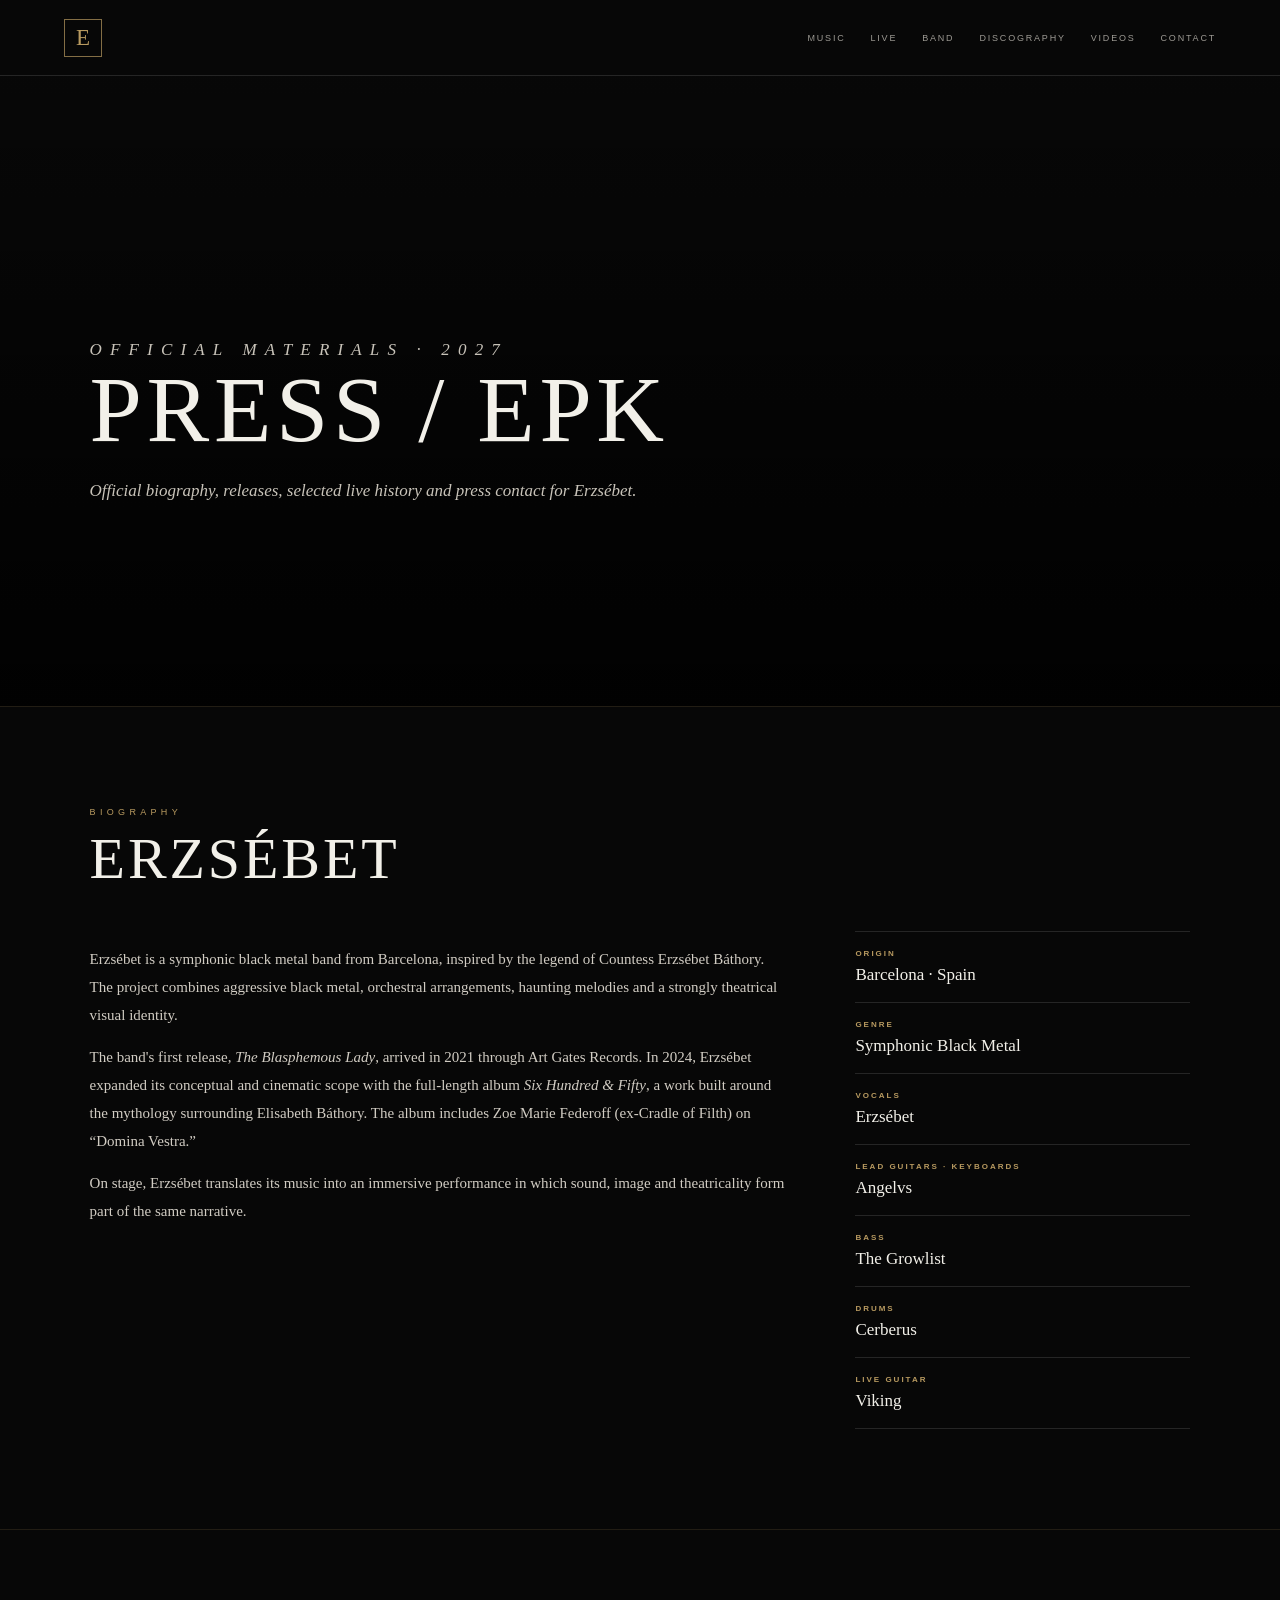
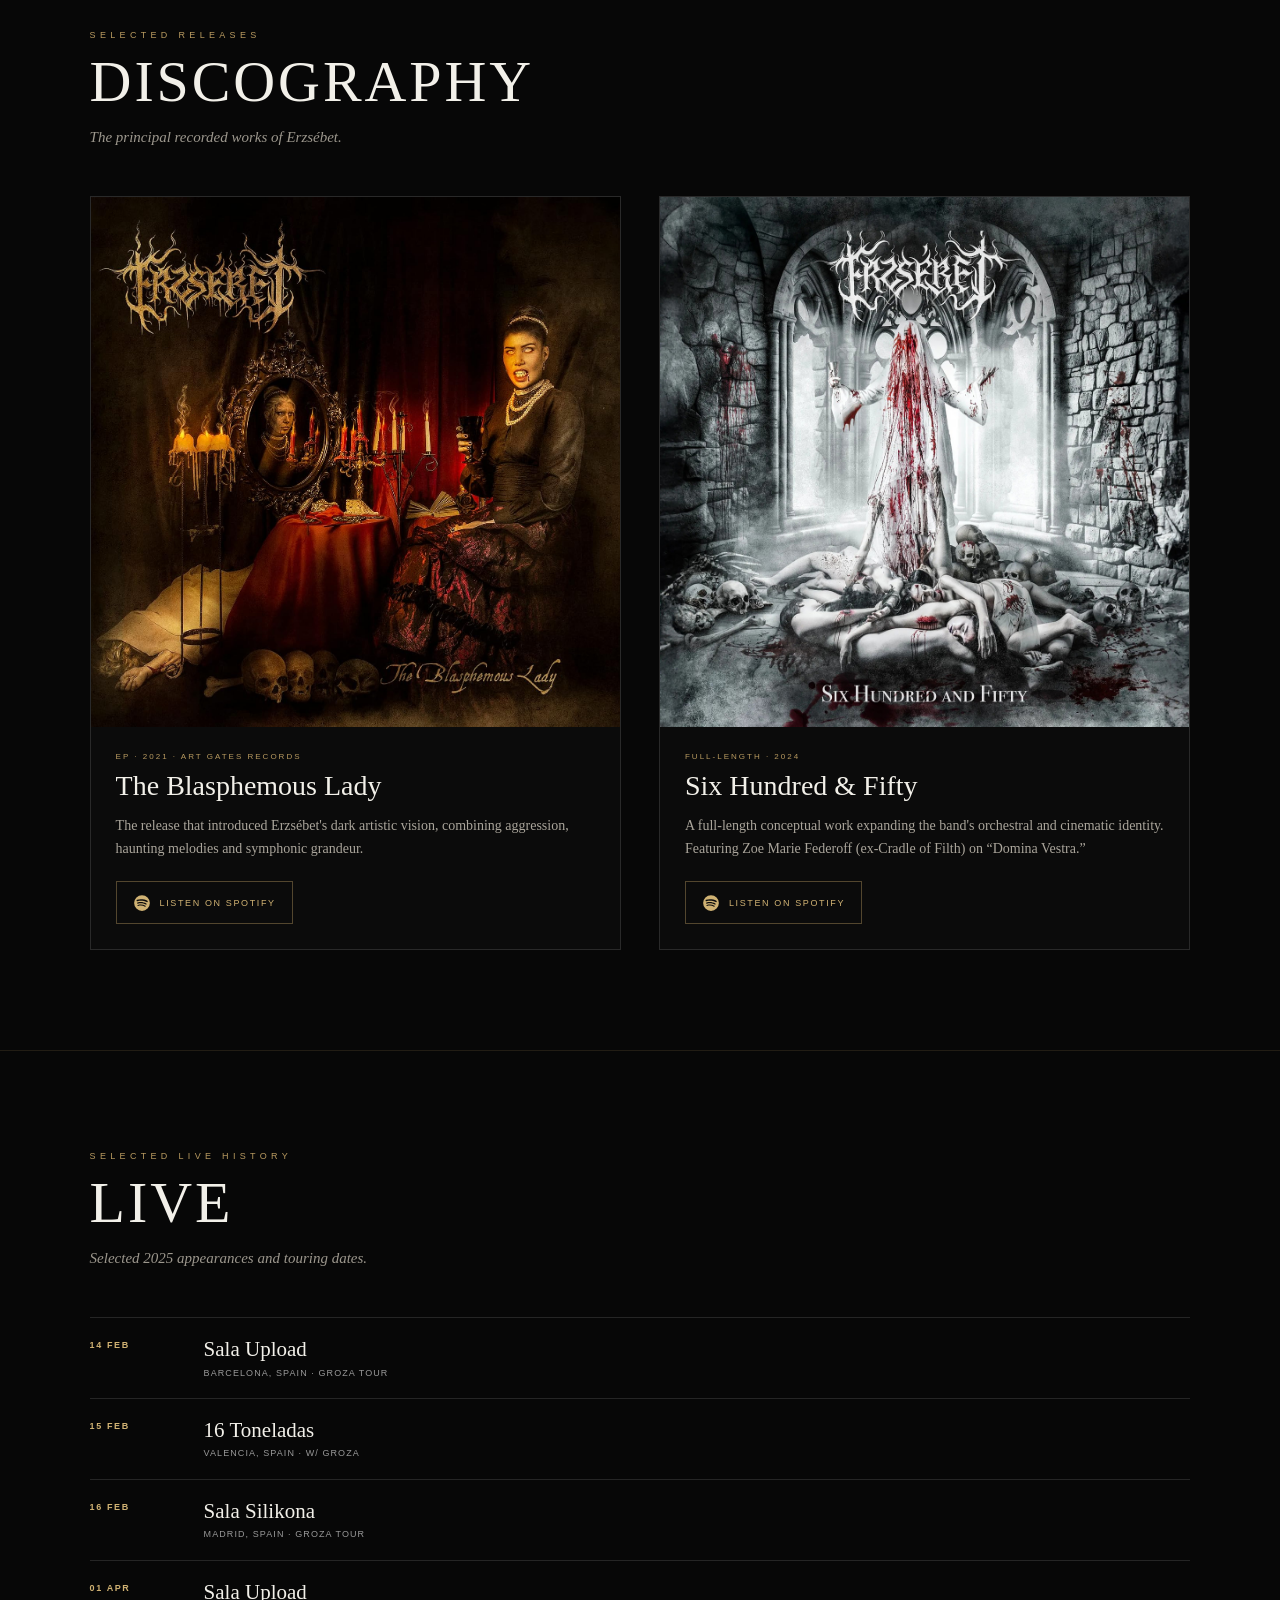
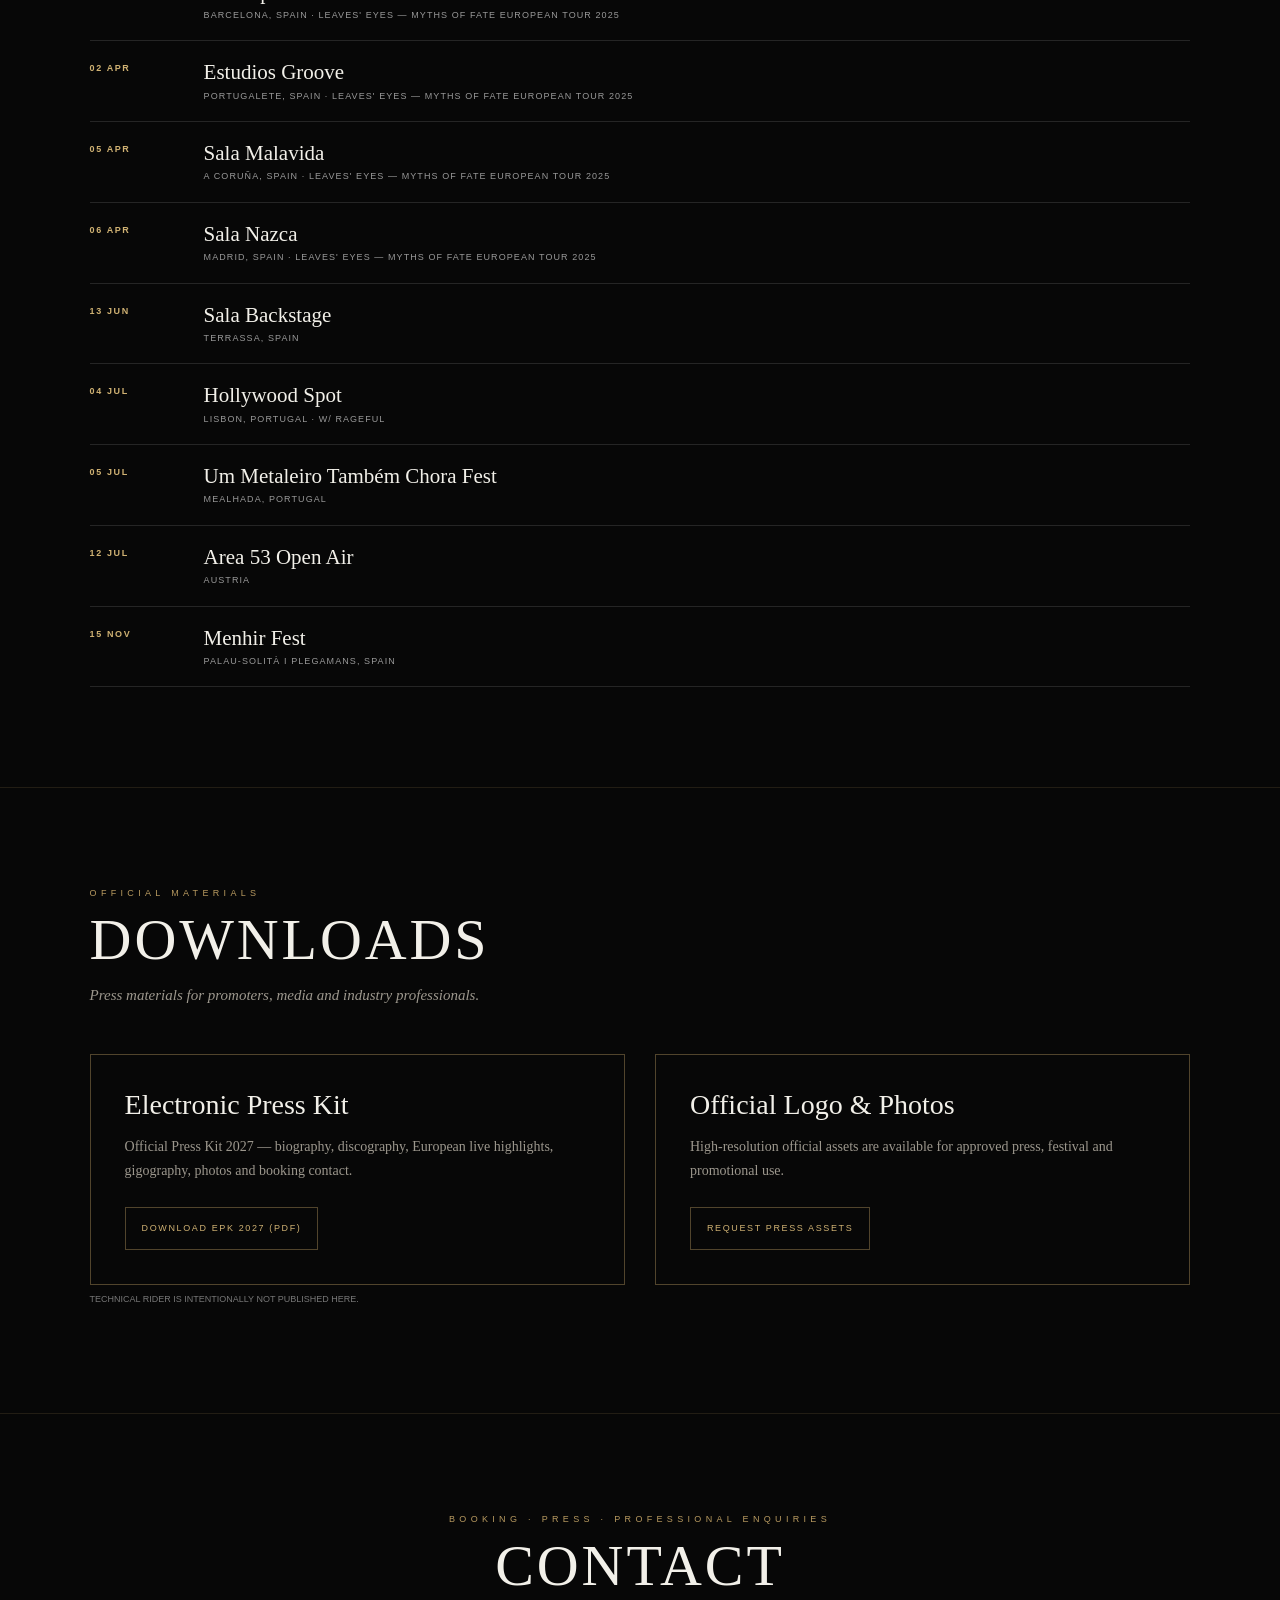
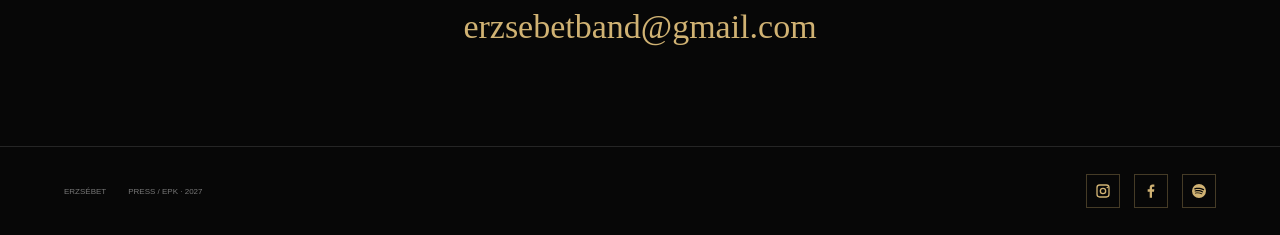
==== press.html @ dfbb7fbd "Fix EPK 2027 download to match uploaded PDF filename" ====
<!doctype html><html lang="en"><head><meta charset="utf-8"><meta name="viewport" content="width=device-width,initial-scale=1"><meta name="theme-color" content="#070707"><meta name="description" content="Erzsébet press and electronic press kit — symphonic black metal from Barcelona"><title>Press / EPK — Erzsébet</title><meta name="robots" content="index,follow"><link rel="canonical" href="https://erzsebet-website.vercel.app/press.html"><meta property="og:type" content="website"><meta property="og:site_name" content="Erzsébet"><meta property="og:title" content="Press / EPK — Erzsébet"><meta property="og:description" content="Official Erzsébet electronic press kit: biography, releases, live history and professional contact."><meta property="og:url" content="https://erzsebet-website.vercel.app/press.html"><meta property="og:image" content="https://erzsebet-website.vercel.app/assets/band.jpg"><meta property="og:image:alt" content="Erzsébet official band photo"><meta name="twitter:card" content="summary_large_image"><meta name="twitter:title" content="Press / EPK — Erzsébet"><meta name="twitter:description" content="Official Erzsébet electronic press kit: biography, releases, live history and professional contact."><meta name="twitter:image" content="https://erzsebet-website.vercel.app/assets/band.jpg"><link rel="icon" href="./assets/seal-button.svg" type="image/svg+xml"><style>:root{--gold:#b89a60;--gold-soft:#d0b273;--ink:#f2f0e9;--muted:#9c978d;--line:rgba(255,255,255,.12);--black:#070707}*{box-sizing:border-box}html{scroll-behavior:smooth}body{margin:0;background:var(--black);color:var(--ink);font-family:Arial,Helvetica,sans-serif}a{color:inherit;text-decoration:none}img{max-width:100%;display:block}.shell{width:min(1120px,86vw);margin:auto}header{height:76px;padding:0 5vw;display:flex;align-items:center;justify-content:space-between;border-bottom:1px solid var(--line);background:#070707;position:sticky;top:0;z-index:10}.monogram{width:38px;height:38px;display:grid;place-items:center;border:1px solid rgba(184,154,96,.7);font:23px Georgia,serif;color:var(--gold)}nav{display:flex;gap:25px;font-size:9px;letter-spacing:.2em;text-transform:uppercase;color:#d7d3ca}nav a{opacity:.72}.hero{min-height:70vh;display:grid;align-items:end;position:relative;background:#090909 url('./assets/band.jpg') center 38%/cover no-repeat}.hero:before{content:"";position:absolute;inset:0;background:linear-gradient(180deg,rgba(0,0,0,.2),rgba(0,0,0,.88))}.hero-copy{position:relative;padding:110px 0 72px}.eyebrow{margin:0 0 14px;color:var(--gold);font-size:9px;letter-spacing:.48em;text-transform:uppercase}.hero h1,.title{margin:0;font:400 clamp(48px,8vw,94px)/.95 Georgia,serif;letter-spacing:.05em;text-transform:uppercase}.hero p{max-width:650px;margin:22px 0 0;color:#c8c3b9;font:italic 17px/1.7 Georgia,serif}.section{padding:100px 0;border-top:1px solid rgba(184,154,96,.15)}.title{font-size:clamp(34px,5vw,58px)}.intro{max-width:760px;color:var(--muted);font:italic 15px/1.8 Georgia,serif;margin:15px 0 45px}.bio-grid{display:grid;grid-template-columns:1.35fr .65fr;gap:70px}.prose{font:15px/1.85 Georgia,serif;color:#d1ccc3}.facts{border-top:1px solid var(--line)}.fact{padding:17px 0;border-bottom:1px solid var(--line)}.fact b{display:block;color:var(--gold);font-size:8px;letter-spacing:.25em;text-transform:uppercase;margin-bottom:7px}.fact span{font:17px Georgia,serif}.releases{display:grid;grid-template-columns:1fr 1fr;gap:38px;align-items:stretch}.release{border:1px solid var(--line);background:#0b0b0b;display:flex;flex-direction:column}.release img{width:100%;aspect-ratio:1;object-fit:cover}.release-copy{padding:25px;display:flex;flex-direction:column;flex:1}.release-copy small{color:var(--gold);font-size:8px;letter-spacing:.25em;text-transform:uppercase}.release-copy h3{font:400 28px Georgia,serif;margin:9px 0 12px}.release-copy p{color:#aaa59b;font:14px/1.7 Georgia,serif;margin:0;flex:1}.spotify,.button{display:inline-flex;align-items:center;justify-content:center;min-height:43px;padding:0 16px;border:1px solid rgba(184,154,96,.42);font-size:9px;letter-spacing:.18em;text-transform:uppercase;color:var(--gold-soft);transition:border-color .2s,color .2s,background .2s}.spotify{gap:9px;margin-top:20px;align-self:flex-start}.button{margin-top:10px}.spotify:hover,.button:hover{border-color:var(--gold-soft);color:#fff;background:rgba(184,154,96,.06)}.spotify-icon{width:18px;height:18px;display:block;flex:0 0 18px;color:var(--gold-soft)}.spotify-icon svg{display:block;width:100%;height:100%;fill:currentColor}.live-list{border-top:1px solid var(--line)}.live-row{display:grid;grid-template-columns:90px 1fr;gap:24px;padding:18px 0;border-bottom:1px solid var(--line);align-items:start}.live-date{color:var(--gold-soft);font-size:9px;font-weight:bold;letter-spacing:.18em;text-transform:uppercase;padding-top:4px}.live-place{font:21px/1.25 Georgia,serif}.live-detail{display:block;margin-top:4px;color:#999;font:9px/1.5 Arial,sans-serif;letter-spacing:.12em;text-transform:uppercase}.downloads{display:grid;grid-template-columns:1fr 1fr;gap:30px}.download{padding:34px;border:1px solid rgba(184,154,96,.42)}.download h3{font:400 28px Georgia,serif;margin:0}.download p{color:var(--muted);font:14px/1.7 Georgia,serif}.contact{text-align:center}.email{display:inline-block;color:var(--gold-soft);font:clamp(23px,3vw,34px) Georgia,serif;margin-top:15px}.note{color:#777;font-size:9px;text-transform:uppercase}footer{padding:27px 5vw;border-top:1px solid var(--line);color:#777;font-size:8px;text-transform:uppercase;display:flex;justify-content:space-between}@media(max-width:800px){header{height:auto;min-height:92px;padding:14px 18px;display:grid;grid-template-columns:38px 1fr;gap:12px;align-items:start}nav{font-size:7px;gap:11px;overflow-x:auto;white-space:nowrap;padding:10px 0}.shell{width:calc(100% - 36px)}.section{padding:72px 0}.bio-grid,.releases,.downloads{grid-template-columns:1fr}.hero h1{font-size:48px}.spotify,.button{width:100%;min-height:46px;text-align:center;align-self:stretch}.release-copy .spotify{width:100%}.live-row{grid-template-columns:68px 1fr;gap:14px}.live-place{font-size:17px}.download .button{display:flex;width:100%}.email{font-size:22px;overflow-wrap:anywhere}footer{flex-direction:column;gap:8px;text-align:center}}@media(max-width:420px){.spotify,.button{min-height:48px}}.social-links{display:flex;align-items:center;justify-content:center;gap:14px}.social-link{width:34px;height:34px;display:grid;place-items:center;border:1px solid rgba(184,154,96,.35);color:var(--gold-soft);transition:border-color .2s,color .2s,transform .2s}.social-link:hover{border-color:var(--gold-soft);color:#fff;transform:translateY(-1px)}.social-link svg{width:16px;height:16px;fill:currentColor}.footer-copy{display:flex;gap:22px;align-items:center}a:focus-visible{outline:2px solid var(--gold-soft);outline-offset:4px}.button:focus-visible,.ticket:focus-visible,.spotify:focus-visible,.social-link:focus-visible{outline-offset:3px}@media(prefers-reduced-motion:reduce){html{scroll-behavior:auto}*,*:before,*:after{transition:none!important}}</style></head><body><header><a class="monogram" href="./index.html" aria-label="Erzsébet home">E</a><nav aria-label="Primary navigation"><a href="./index.html#music">Music</a><a href="./index.html#live">Live</a><a href="./index.html#band">Band</a><a href="./index.html#discography">Discography</a><a href="./index.html#videos">Videos</a><a href="./index.html#contact">Contact</a></nav></header><section class="hero"><div class="shell hero-copy"><p class="eyebrow">Official materials · 2027</p><h1>Press / EPK</h1><p>Official biography, releases, selected live history and press contact for Erzsébet.</p></div></section><section class="section"><div class="shell"><p class="eyebrow">Biography</p><h2 class="title">Erzsébet</h2><div class="bio-grid" style="margin-top:45px"><div class="prose"><p>Erzsébet is a symphonic black metal band from Barcelona, inspired by the legend of Countess Erzsébet Báthory. The project combines aggressive black metal, orchestral arrangements, haunting melodies and a strongly theatrical visual identity.</p><p>The band's first release, <em>The Blasphemous Lady</em>, arrived in 2021 through Art Gates Records. In 2024, Erzsébet expanded its conceptual and cinematic scope with the full-length album <em>Six Hundred &amp; Fifty</em>, a work built around the mythology surrounding Elisabeth Báthory. The album includes Zoe Marie Federoff (ex-Cradle of Filth) on “Domina Vestra.”</p><p>On stage, Erzsébet translates its music into an immersive performance in which sound, image and theatricality form part of the same narrative.</p></div><aside class="facts"><div class="fact"><b>Origin</b><span>Barcelona · Spain</span></div><div class="fact"><b>Genre</b><span>Symphonic Black Metal</span></div><div class="fact"><b>Vocals</b><span>Erzsébet</span></div><div class="fact"><b>Lead Guitars · Keyboards</b><span>Angelvs</span></div><div class="fact"><b>Bass</b><span>The Growlist</span></div><div class="fact"><b>Drums</b><span>Cerberus</span></div><div class="fact"><b>Live Guitar</b><span>Viking</span></div></aside></div></div></section><section class="section"><div class="shell"><p class="eyebrow">Selected releases</p><h2 class="title">Discography</h2><p class="intro">The principal recorded works of Erzsébet.</p><div class="releases"><article class="release"><img src="./assets/blasphemous-lady.jpg" alt="The Blasphemous Lady" loading="lazy" decoding="async"><div class="release-copy"><small>EP · 2021 · Art Gates Records</small><h3>The Blasphemous Lady</h3><p>The release that introduced Erzsébet's dark artistic vision, combining aggression, haunting melodies and symphonic grandeur.</p><a class="spotify" href="https://open.spotify.com/album/3MTNfxYTtLBVvsbmQHkxRO" target="_blank" rel="noopener noreferrer"><span class="spotify-icon" aria-hidden="true"><svg viewBox="0 0 24 24"><path d="M12 1.5A10.5 10.5 0 1 0 12 22.5 10.5 10.5 0 0 0 12 1.5Zm4.814 15.145a.654.654 0 0 1-.899.217c-2.462-1.505-5.563-1.845-9.214-1.01a.655.655 0 1 1-.292-1.277c3.997-.914 7.426-.523 10.188 1.165.308.188.405.59.217.905Zm1.284-2.856a.82.82 0 0 1-1.127.27c-2.82-1.733-7.118-2.235-10.452-1.223a.82.82 0 1 1-.476-1.57c3.815-1.157 8.553-.598 11.785 1.389a.82.82 0 0 1 .27 1.134Zm.11-2.974C14.827 8.806 9.25 8.62 6.022 9.6a.983.983 0 1 1-.57-1.882c3.706-1.124 9.874-.905 13.758 1.4a.983.983 0 0 1-1.002 1.697Z"/></svg></span>Listen on Spotify</a></div></article><article class="release"><img src="./assets/six-hundred-fifty.jpg" alt="Six Hundred & Fifty" loading="lazy" decoding="async"><div class="release-copy"><small>Full-length · 2024</small><h3>Six Hundred &amp; Fifty</h3><p>A full-length conceptual work expanding the band's orchestral and cinematic identity. Featuring Zoe Marie Federoff (ex-Cradle of Filth) on “Domina Vestra.”</p><a class="spotify" href="https://open.spotify.com/intl-es/album/4jH297Oj7DX67HtGsuLCQL" target="_blank" rel="noopener noreferrer"><span class="spotify-icon" aria-hidden="true"><svg viewBox="0 0 24 24"><path d="M12 1.5A10.5 10.5 0 1 0 12 22.5 10.5 10.5 0 0 0 12 1.5Zm4.814 15.145a.654.654 0 0 1-.899.217c-2.462-1.505-5.563-1.845-9.214-1.01a.655.655 0 1 1-.292-1.277c3.997-.914 7.426-.523 10.188 1.165.308.188.405.59.217.905Zm1.284-2.856a.82.82 0 0 1-1.127.27c-2.82-1.733-7.118-2.235-10.452-1.223a.82.82 0 1 1-.476-1.57c3.815-1.157 8.553-.598 11.785 1.389a.82.82 0 0 1 .27 1.134Zm.11-2.974C14.827 8.806 9.25 8.62 6.022 9.6a.983.983 0 1 1-.57-1.882c3.706-1.124 9.874-.905 13.758 1.4a.983.983 0 0 1-1.002 1.697Z"/></svg></span>Listen on Spotify</a></div></article></div></div></section><section class="section"><div class="shell"><p class="eyebrow">Selected live history</p><h2 class="title">Live</h2><p class="intro">Selected 2025 appearances and touring dates.</p><div class="live-list"><div class="live-row"><span class="live-date">14 Feb</span><div class="live-place">Sala Upload<span class="live-detail">Barcelona, Spain · Groza Tour</span></div></div><div class="live-row"><span class="live-date">15 Feb</span><div class="live-place">16 Toneladas<span class="live-detail">Valencia, Spain · w/ Groza</span></div></div><div class="live-row"><span class="live-date">16 Feb</span><div class="live-place">Sala Silikona<span class="live-detail">Madrid, Spain · Groza Tour</span></div></div><div class="live-row"><span class="live-date">01 Apr</span><div class="live-place">Sala Upload<span class="live-detail">Barcelona, Spain · Leaves' Eyes — Myths of Fate European Tour 2025</span></div></div><div class="live-row"><span class="live-date">02 Apr</span><div class="live-place">Estudios Groove<span class="live-detail">Portugalete, Spain · Leaves' Eyes — Myths of Fate European Tour 2025</span></div></div><div class="live-row"><span class="live-date">05 Apr</span><div class="live-place">Sala Malavida<span class="live-detail">A Coruña, Spain · Leaves' Eyes — Myths of Fate European Tour 2025</span></div></div><div class="live-row"><span class="live-date">06 Apr</span><div class="live-place">Sala Nazca<span class="live-detail">Madrid, Spain · Leaves' Eyes — Myths of Fate European Tour 2025</span></div></div><div class="live-row"><span class="live-date">13 Jun</span><div class="live-place">Sala Backstage<span class="live-detail">Terrassa, Spain</span></div></div><div class="live-row"><span class="live-date">04 Jul</span><div class="live-place">Hollywood Spot<span class="live-detail">Lisbon, Portugal · w/ Rageful</span></div></div><div class="live-row"><span class="live-date">05 Jul</span><div class="live-place">Um Metaleiro Também Chora Fest<span class="live-detail">Mealhada, Portugal</span></div></div><div class="live-row"><span class="live-date">12 Jul</span><div class="live-place">Area 53 Open Air<span class="live-detail">Austria</span></div></div><div class="live-row"><span class="live-date">15 Nov</span><div class="live-place">Menhir Fest<span class="live-detail">Palau-solità i Plegamans, Spain</span></div></div></div></div></section><section class="section"><div class="shell"><p class="eyebrow">Official materials</p><h2 class="title">Downloads</h2><p class="intro">Press materials for promoters, media and industry professionals.</p><div class="downloads"><div class="download"><h3>Electronic Press Kit</h3><p>Official Press Kit 2027 — biography, discography, European live highlights, gigography, photos and booking contact.</p><a class="button" id="epk-2027-download" href="./assets/EPK%202027.pdf" download="Erzsebet-EPK-2027.pdf" style="display:none">Download EPK 2027 (PDF)</a><a class="button" id="epk-2027-request" href="mailto:erzsebetband@gmail.com?subject=Erzsebet%20EPK%202027%20Request">Request EPK 2027</a></div><div class="download"><h3>Official Logo &amp; Photos</h3><p>High-resolution official assets are available for approved press, festival and promotional use.</p><a class="button" href="mailto:erzsebetband@gmail.com?subject=Erzsebet%20Press%20Assets%20Request">Request Press Assets</a></div></div><p class="note">Technical rider is intentionally not published here.</p></div></section><section class="section contact"><div class="shell"><p class="eyebrow">Booking · Press · Professional enquiries</p><h2 class="title">Contact</h2><a class="email" href="mailto:erzsebetband@gmail.com">erzsebetband@gmail.com</a></div></section><footer><div class="footer-copy"><span>Erzsébet</span><span>Press / EPK · 2027</span></div><div class="social-links" aria-label="Erzsébet social media"><a class="social-link" href="https://www.instagram.com/erzsebet_music/" target="_blank" rel="noopener noreferrer" aria-label="Erzsébet on Instagram"><svg viewBox="0 0 24 24" aria-hidden="true"><path d="M7 2h10a5 5 0 0 1 5 5v10a5 5 0 0 1-5 5H7a5 5 0 0 1-5-5V7a5 5 0 0 1 5-5Zm0 2a3 3 0 0 0-3 3v10a3 3 0 0 0 3 3h10a3 3 0 0 0 3-3V7a3 3 0 0 0-3-3H7Zm11.5 1.5a1.25 1.25 0 1 1 0 2.5 1.25 1.25 0 0 1 0-2.5ZM12 7a5 5 0 1 1 0 10 5 5 0 0 1 0-10Zm0 2a3 3 0 1 0 0 6 3 3 0 0 0 0-6Z"/></svg></a><a class="social-link" href="https://www.facebook.com/erzsebetofficial" target="_blank" rel="noopener noreferrer" aria-label="Erzsébet on Facebook"><svg viewBox="0 0 24 24" aria-hidden="true"><path d="M13.5 22v-9h3l.45-3.5H13.5V7.26c0-1.01.28-1.7 1.73-1.7H17V2.43c-.31-.04-1.38-.13-2.62-.13-2.59 0-4.36 1.58-4.36 4.48V9.5H7v3.5h3.02v9h3.48Z"/></svg></a><a class="social-link" href="https://open.spotify.com/artist/6eJYV2XwmZrrAdQlRDrhSn" target="_blank" rel="noopener noreferrer" aria-label="Erzsébet on Spotify"><svg viewBox="0 0 24 24" aria-hidden="true"><path d="M12 1.5A10.5 10.5 0 1 0 12 22.5 10.5 10.5 0 0 0 12 1.5Zm4.814 15.145a.654.654 0 0 1-.899.217c-2.462-1.505-5.563-1.845-9.214-1.01a.655.655 0 1 1-.292-1.277c3.997-.914 7.426-.523 10.188 1.165.308.188.405.59.217.905Zm1.284-2.856a.82.82 0 0 1-1.127.27c-2.82-1.733-7.118-2.235-10.452-1.223a.82.82 0 1 1-.476-1.57c3.815-1.157 8.553-.598 11.785 1.389a.82.82 0 0 1 .27 1.134Zm.11-2.974C14.827 8.806 9.25 8.62 6.022 9.6a.983.983 0 1 1-.57-1.882c3.706-1.124 9.874-.905 13.758 1.4a.983.983 0 0 1-1.002 1.697Z"/></svg></a></div></footer><script>(function(){var link=document.getElementById("epk-2027-download"),request=document.getElementById("epk-2027-request");if(!link||!request)return;fetch(link.href,{method:"HEAD",cache:"no-store"}).then(function(r){if(r.ok&&/application\/pdf/i.test(r.headers.get("content-type")||"")){link.style.display="inline-flex";request.style.display="none";}}).catch(function(){});})();</script></body></html>
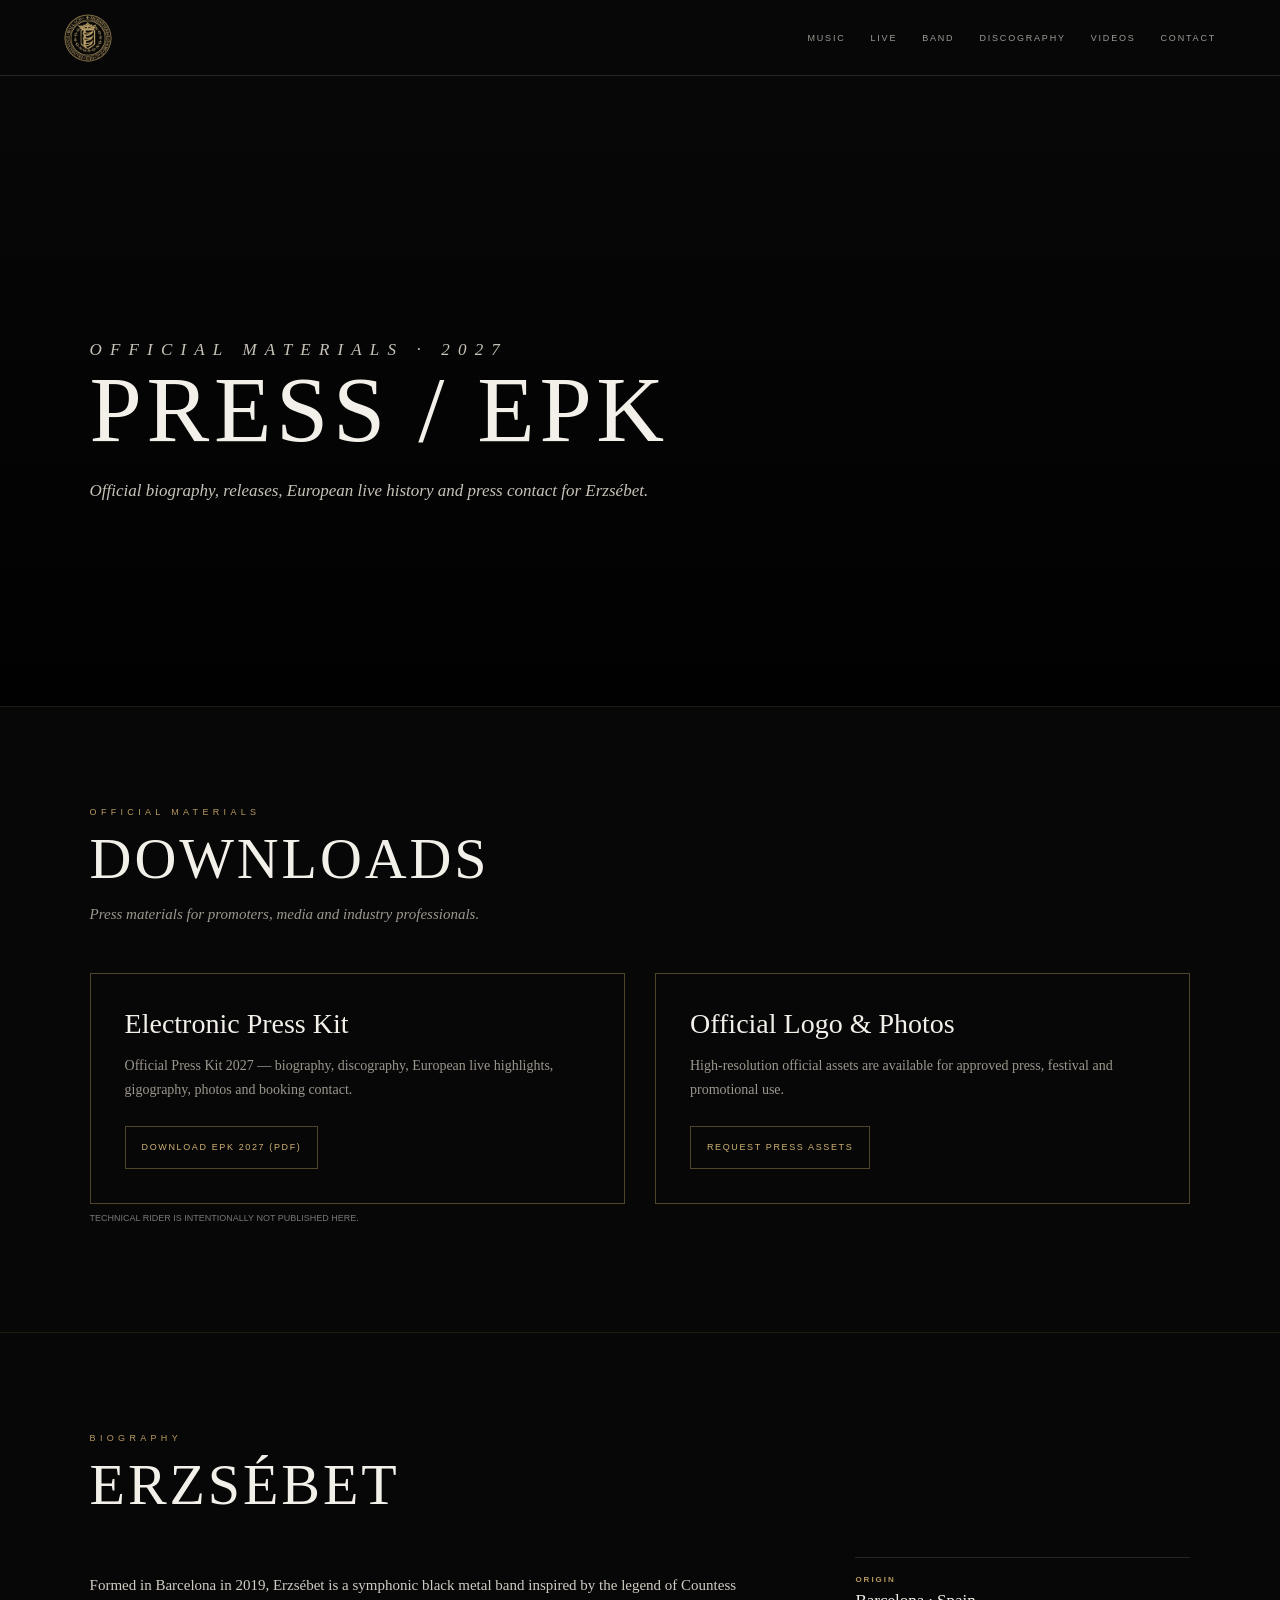
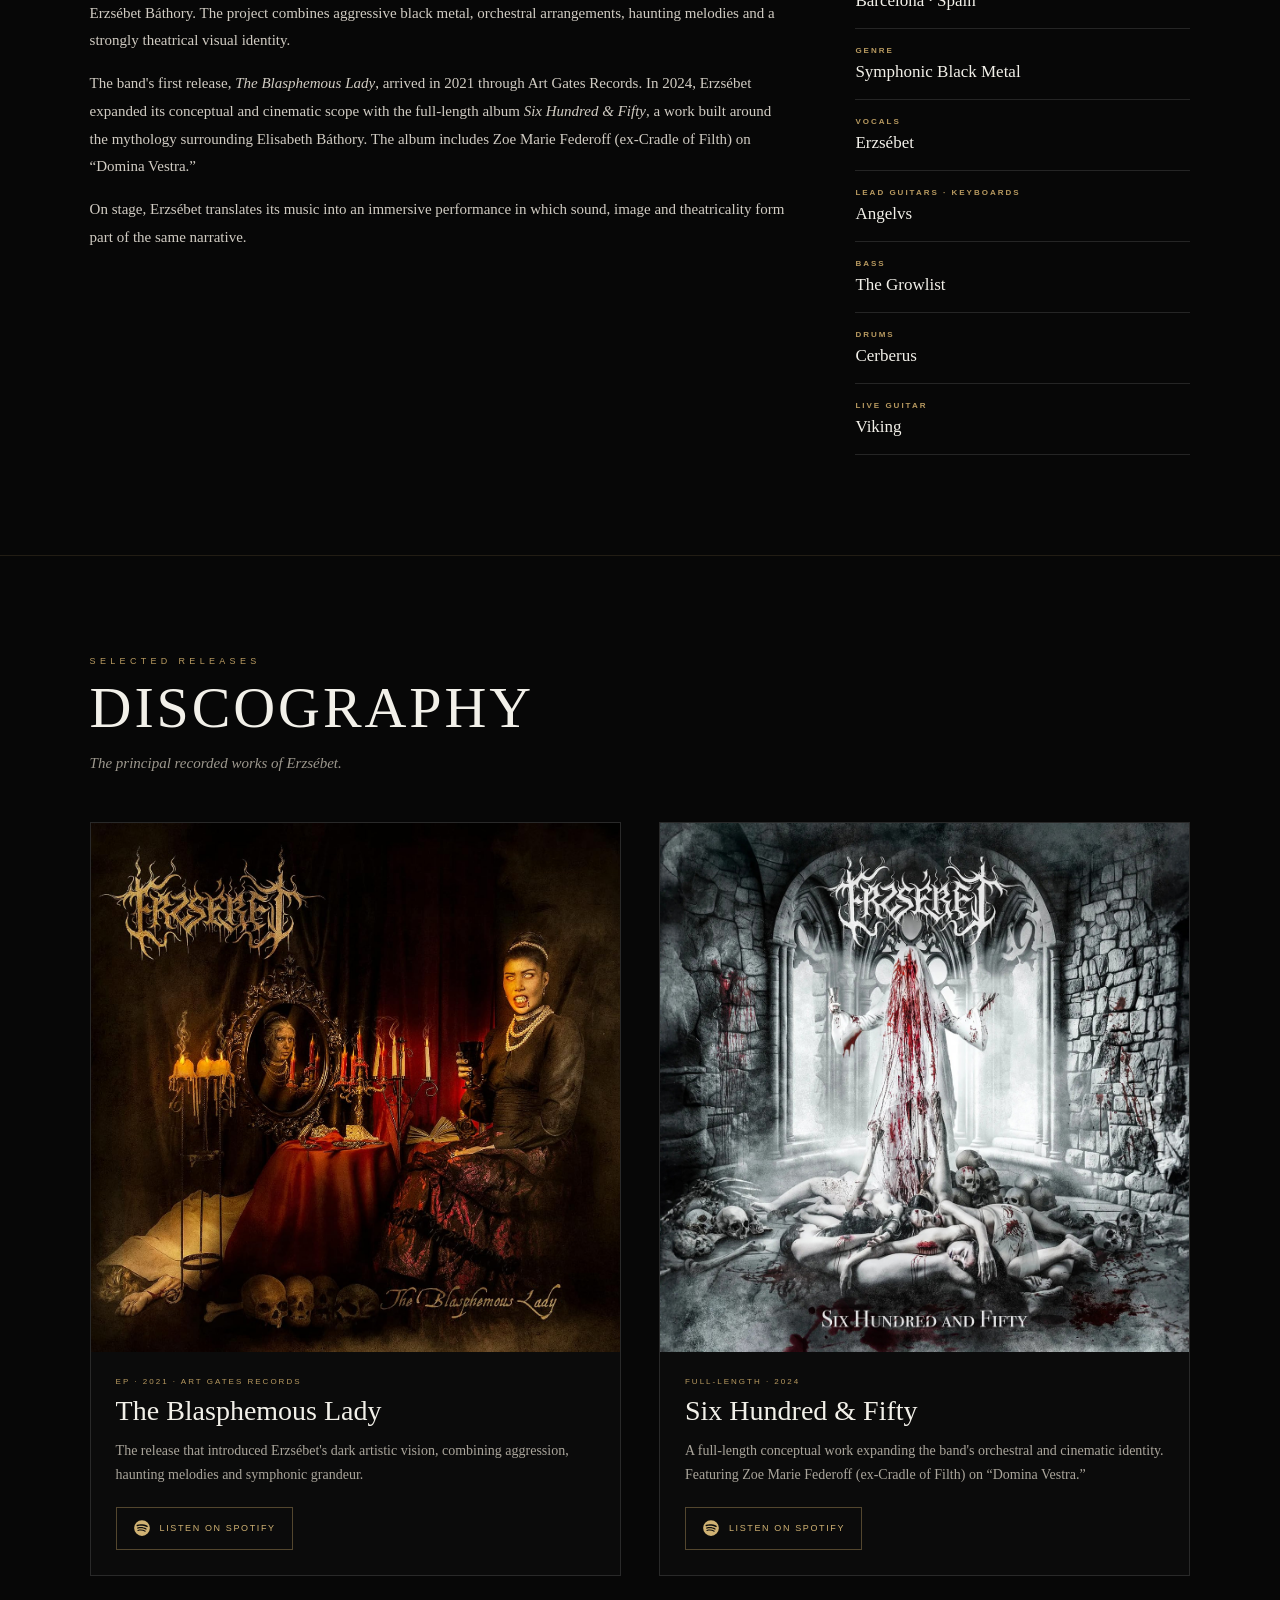
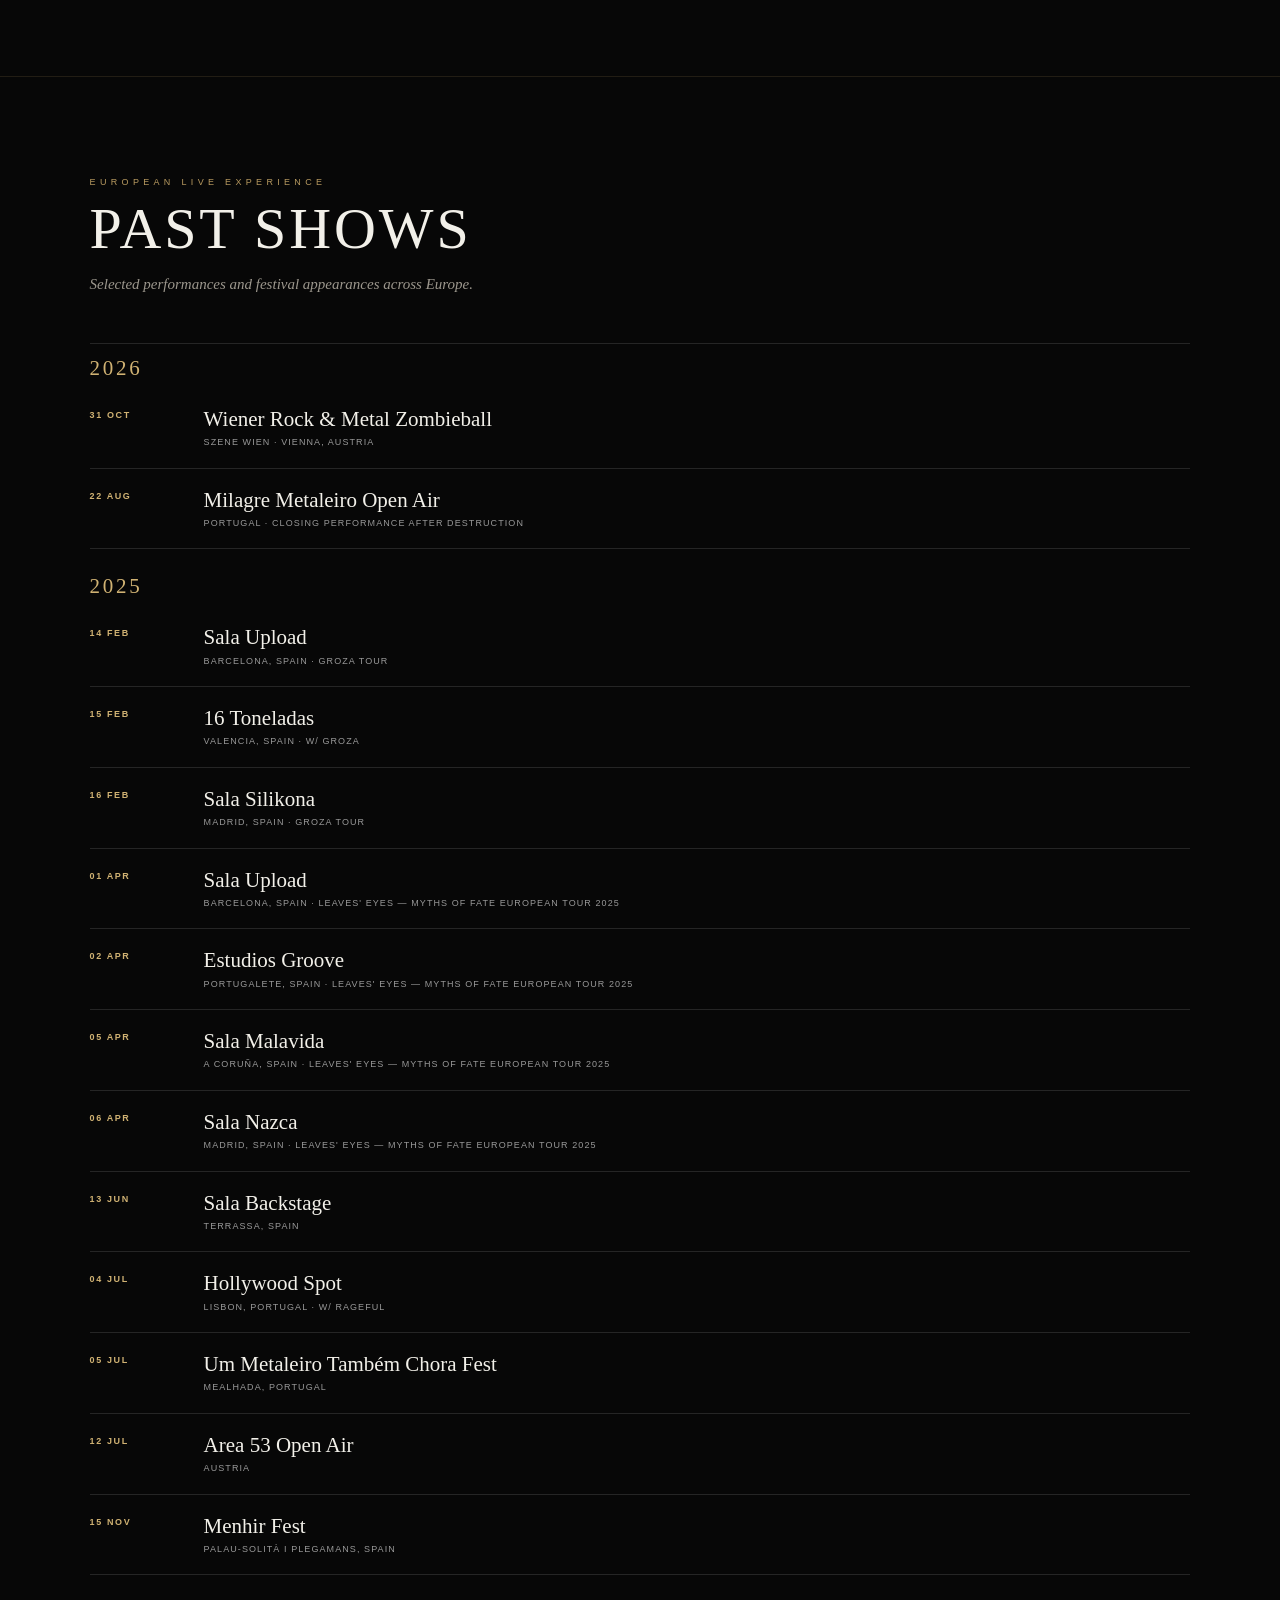
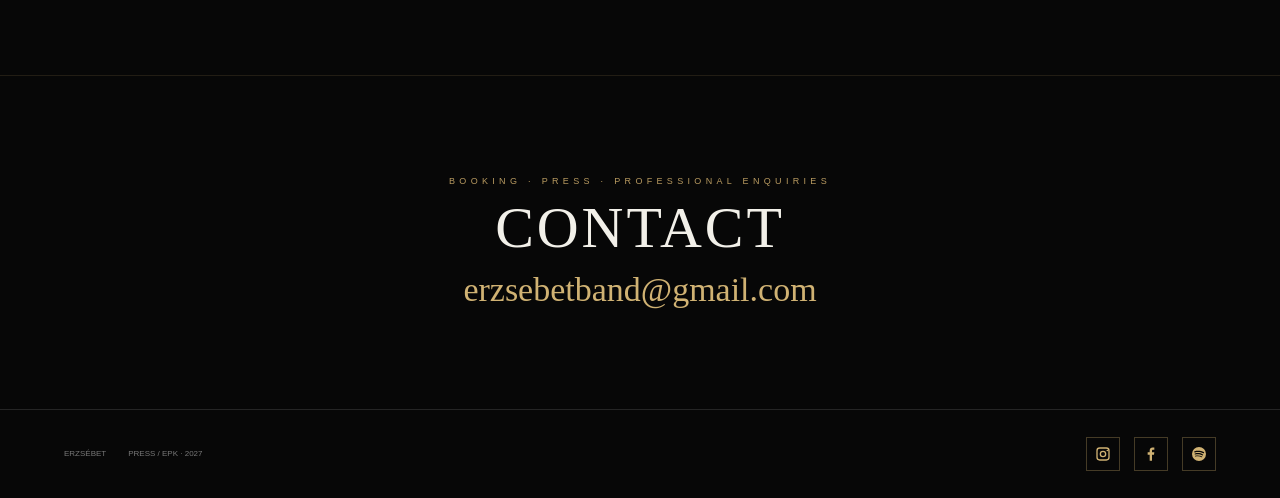
==== commit 9e3f14b0: "Use official seal; showcase EPK 2027; update biography and past shows" ====
--- a/press.html
+++ b/press.html
@@ -1 +1 @@
-<!doctype html><html lang="en"><head><meta charset="utf-8"><meta name="viewport" content="width=device-width,initial-scale=1"><meta name="theme-color" content="#070707"><meta name="description" content="Erzsébet press and electronic press kit — symphonic black metal from Barcelona"><title>Press / EPK — Erzsébet</title><meta name="robots" content="index,follow"><link rel="canonical" href="https://erzsebet-website.vercel.app/press.html"><meta property="og:type" content="website"><meta property="og:site_name" content="Erzsébet"><meta property="og:title" content="Press / EPK — Erzsébet"><meta property="og:description" content="Official Erzsébet electronic press kit: biography, releases, live history and professional contact."><meta property="og:url" content="https://erzsebet-website.vercel.app/press.html"><meta property="og:image" content="https://erzsebet-website.vercel.app/assets/band.jpg"><meta property="og:image:alt" content="Erzsébet official band photo"><meta name="twitter:card" content="summary_large_image"><meta name="twitter:title" content="Press / EPK — Erzsébet"><meta name="twitter:description" content="Official Erzsébet electronic press kit: biography, releases, live history and professional contact."><meta name="twitter:image" content="https://erzsebet-website.vercel.app/assets/band.jpg"><link rel="icon" href="./assets/seal-button.svg" type="image/svg+xml"><style>:root{--gold:#b89a60;--gold-soft:#d0b273;--ink:#f2f0e9;--muted:#9c978d;--line:rgba(255,255,255,.12);--black:#070707}*{box-sizing:border-box}html{scroll-behavior:smooth}body{margin:0;background:var(--black);color:var(--ink);font-family:Arial,Helvetica,sans-serif}a{color:inherit;text-decoration:none}img{max-width:100%;display:block}.shell{width:min(1120px,86vw);margin:auto}header{height:76px;padding:0 5vw;display:flex;align-items:center;justify-content:space-between;border-bottom:1px solid var(--line);background:#070707;position:sticky;top:0;z-index:10}.monogram{width:38px;height:38px;display:grid;place-items:center;border:1px solid rgba(184,154,96,.7);font:23px Georgia,serif;color:var(--gold)}nav{display:flex;gap:25px;font-size:9px;letter-spacing:.2em;text-transform:uppercase;color:#d7d3ca}nav a{opacity:.72}.hero{min-height:70vh;display:grid;align-items:end;position:relative;background:#090909 url('./assets/band.jpg') center 38%/cover no-repeat}.hero:before{content:"";position:absolute;inset:0;background:linear-gradient(180deg,rgba(0,0,0,.2),rgba(0,0,0,.88))}.hero-copy{position:relative;padding:110px 0 72px}.eyebrow{margin:0 0 14px;color:var(--gold);font-size:9px;letter-spacing:.48em;text-transform:uppercase}.hero h1,.title{margin:0;font:400 clamp(48px,8vw,94px)/.95 Georgia,serif;letter-spacing:.05em;text-transform:uppercase}.hero p{max-width:650px;margin:22px 0 0;color:#c8c3b9;font:italic 17px/1.7 Georgia,serif}.section{padding:100px 0;border-top:1px solid rgba(184,154,96,.15)}.title{font-size:clamp(34px,5vw,58px)}.intro{max-width:760px;color:var(--muted);font:italic 15px/1.8 Georgia,serif;margin:15px 0 45px}.bio-grid{display:grid;grid-template-columns:1.35fr .65fr;gap:70px}.prose{font:15px/1.85 Georgia,serif;color:#d1ccc3}.facts{border-top:1px solid var(--line)}.fact{padding:17px 0;border-bottom:1px solid var(--line)}.fact b{display:block;color:var(--gold);font-size:8px;letter-spacing:.25em;text-transform:uppercase;margin-bottom:7px}.fact span{font:17px Georgia,serif}.releases{display:grid;grid-template-columns:1fr 1fr;gap:38px;align-items:stretch}.release{border:1px solid var(--line);background:#0b0b0b;display:flex;flex-direction:column}.release img{width:100%;aspect-ratio:1;object-fit:cover}.release-copy{padding:25px;display:flex;flex-direction:column;flex:1}.release-copy small{color:var(--gold);font-size:8px;letter-spacing:.25em;text-transform:uppercase}.release-copy h3{font:400 28px Georgia,serif;margin:9px 0 12px}.release-copy p{color:#aaa59b;font:14px/1.7 Georgia,serif;margin:0;flex:1}.spotify,.button{display:inline-flex;align-items:center;justify-content:center;min-height:43px;padding:0 16px;border:1px solid rgba(184,154,96,.42);font-size:9px;letter-spacing:.18em;text-transform:uppercase;color:var(--gold-soft);transition:border-color .2s,color .2s,background .2s}.spotify{gap:9px;margin-top:20px;align-self:flex-start}.button{margin-top:10px}.spotify:hover,.button:hover{border-color:var(--gold-soft);color:#fff;background:rgba(184,154,96,.06)}.spotify-icon{width:18px;height:18px;display:block;flex:0 0 18px;color:var(--gold-soft)}.spotify-icon svg{display:block;width:100%;height:100%;fill:currentColor}.live-list{border-top:1px solid var(--line)}.live-row{display:grid;grid-template-columns:90px 1fr;gap:24px;padding:18px 0;border-bottom:1px solid var(--line);align-items:start}.live-date{color:var(--gold-soft);font-size:9px;font-weight:bold;letter-spacing:.18em;text-transform:uppercase;padding-top:4px}.live-place{font:21px/1.25 Georgia,serif}.live-detail{display:block;margin-top:4px;color:#999;font:9px/1.5 Arial,sans-serif;letter-spacing:.12em;text-transform:uppercase}.downloads{display:grid;grid-template-columns:1fr 1fr;gap:30px}.download{padding:34px;border:1px solid rgba(184,154,96,.42)}.download h3{font:400 28px Georgia,serif;margin:0}.download p{color:var(--muted);font:14px/1.7 Georgia,serif}.contact{text-align:center}.email{display:inline-block;color:var(--gold-soft);font:clamp(23px,3vw,34px) Georgia,serif;margin-top:15px}.note{color:#777;font-size:9px;text-transform:uppercase}footer{padding:27px 5vw;border-top:1px solid var(--line);color:#777;font-size:8px;text-transform:uppercase;display:flex;justify-content:space-between}@media(max-width:800px){header{height:auto;min-height:92px;padding:14px 18px;display:grid;grid-template-columns:38px 1fr;gap:12px;align-items:start}nav{font-size:7px;gap:11px;overflow-x:auto;white-space:nowrap;padding:10px 0}.shell{width:calc(100% - 36px)}.section{padding:72px 0}.bio-grid,.releases,.downloads{grid-template-columns:1fr}.hero h1{font-size:48px}.spotify,.button{width:100%;min-height:46px;text-align:center;align-self:stretch}.release-copy .spotify{width:100%}.live-row{grid-template-columns:68px 1fr;gap:14px}.live-place{font-size:17px}.download .button{display:flex;width:100%}.email{font-size:22px;overflow-wrap:anywhere}footer{flex-direction:column;gap:8px;text-align:center}}@media(max-width:420px){.spotify,.button{min-height:48px}}.social-links{display:flex;align-items:center;justify-content:center;gap:14px}.social-link{width:34px;height:34px;display:grid;place-items:center;border:1px solid rgba(184,154,96,.35);color:var(--gold-soft);transition:border-color .2s,color .2s,transform .2s}.social-link:hover{border-color:var(--gold-soft);color:#fff;transform:translateY(-1px)}.social-link svg{width:16px;height:16px;fill:currentColor}.footer-copy{display:flex;gap:22px;align-items:center}a:focus-visible{outline:2px solid var(--gold-soft);outline-offset:4px}.button:focus-visible,.ticket:focus-visible,.spotify:focus-visible,.social-link:focus-visible{outline-offset:3px}@media(prefers-reduced-motion:reduce){html{scroll-behavior:auto}*,*:before,*:after{transition:none!important}}</style></head><body><header><a class="monogram" href="./index.html" aria-label="Erzsébet home">E</a><nav aria-label="Primary navigation"><a href="./index.html#music">Music</a><a href="./index.html#live">Live</a><a href="./index.html#band">Band</a><a href="./index.html#discography">Discography</a><a href="./index.html#videos">Videos</a><a href="./index.html#contact">Contact</a></nav></header><section class="hero"><div class="shell hero-copy"><p class="eyebrow">Official materials · 2027</p><h1>Press / EPK</h1><p>Official biography, releases, selected live history and press contact for Erzsébet.</p></div></section><section class="section"><div class="shell"><p class="eyebrow">Biography</p><h2 class="title">Erzsébet</h2><div class="bio-grid" style="margin-top:45px"><div class="prose"><p>Erzsébet is a symphonic black metal band from Barcelona, inspired by the legend of Countess Erzsébet Báthory. The project combines aggressive black metal, orchestral arrangements, haunting melodies and a strongly theatrical visual identity.</p><p>The band's first release, <em>The Blasphemous Lady</em>, arrived in 2021 through Art Gates Records. In 2024, Erzsébet expanded its conceptual and cinematic scope with the full-length album <em>Six Hundred &amp; Fifty</em>, a work built around the mythology surrounding Elisabeth Báthory. The album includes Zoe Marie Federoff (ex-Cradle of Filth) on “Domina Vestra.”</p><p>On stage, Erzsébet translates its music into an immersive performance in which sound, image and theatricality form part of the same narrative.</p></div><aside class="facts"><div class="fact"><b>Origin</b><span>Barcelona · Spain</span></div><div class="fact"><b>Genre</b><span>Symphonic Black Metal</span></div><div class="fact"><b>Vocals</b><span>Erzsébet</span></div><div class="fact"><b>Lead Guitars · Keyboards</b><span>Angelvs</span></div><div class="fact"><b>Bass</b><span>The Growlist</span></div><div class="fact"><b>Drums</b><span>Cerberus</span></div><div class="fact"><b>Live Guitar</b><span>Viking</span></div></aside></div></div></section><section class="section"><div class="shell"><p class="eyebrow">Selected releases</p><h2 class="title">Discography</h2><p class="intro">The principal recorded works of Erzsébet.</p><div class="releases"><article class="release"><img src="./assets/blasphemous-lady.jpg" alt="The Blasphemous Lady" loading="lazy" decoding="async"><div class="release-copy"><small>EP · 2021 · Art Gates Records</small><h3>The Blasphemous Lady</h3><p>The release that introduced Erzsébet's dark artistic vision, combining aggression, haunting melodies and symphonic grandeur.</p><a class="spotify" href="https://open.spotify.com/album/3MTNfxYTtLBVvsbmQHkxRO" target="_blank" rel="noopener noreferrer"><span class="spotify-icon" aria-hidden="true"><svg viewBox="0 0 24 24"><path d="M12 1.5A10.5 10.5 0 1 0 12 22.5 10.5 10.5 0 0 0 12 1.5Zm4.814 15.145a.654.654 0 0 1-.899.217c-2.462-1.505-5.563-1.845-9.214-1.01a.655.655 0 1 1-.292-1.277c3.997-.914 7.426-.523 10.188 1.165.308.188.405.59.217.905Zm1.284-2.856a.82.82 0 0 1-1.127.27c-2.82-1.733-7.118-2.235-10.452-1.223a.82.82 0 1 1-.476-1.57c3.815-1.157 8.553-.598 11.785 1.389a.82.82 0 0 1 .27 1.134Zm.11-2.974C14.827 8.806 9.25 8.62 6.022 9.6a.983.983 0 1 1-.57-1.882c3.706-1.124 9.874-.905 13.758 1.4a.983.983 0 0 1-1.002 1.697Z"/></svg></span>Listen on Spotify</a></div></article><article class="release"><img src="./assets/six-hundred-fifty.jpg" alt="Six Hundred & Fifty" loading="lazy" decoding="async"><div class="release-copy"><small>Full-length · 2024</small><h3>Six Hundred &amp; Fifty</h3><p>A full-length conceptual work expanding the band's orchestral and cinematic identity. Featuring Zoe Marie Federoff (ex-Cradle of Filth) on “Domina Vestra.”</p><a class="spotify" href="https://open.spotify.com/intl-es/album/4jH297Oj7DX67HtGsuLCQL" target="_blank" rel="noopener noreferrer"><span class="spotify-icon" aria-hidden="true"><svg viewBox="0 0 24 24"><path d="M12 1.5A10.5 10.5 0 1 0 12 22.5 10.5 10.5 0 0 0 12 1.5Zm4.814 15.145a.654.654 0 0 1-.899.217c-2.462-1.505-5.563-1.845-9.214-1.01a.655.655 0 1 1-.292-1.277c3.997-.914 7.426-.523 10.188 1.165.308.188.405.59.217.905Zm1.284-2.856a.82.82 0 0 1-1.127.27c-2.82-1.733-7.118-2.235-10.452-1.223a.82.82 0 1 1-.476-1.57c3.815-1.157 8.553-.598 11.785 1.389a.82.82 0 0 1 .27 1.134Zm.11-2.974C14.827 8.806 9.25 8.62 6.022 9.6a.983.983 0 1 1-.57-1.882c3.706-1.124 9.874-.905 13.758 1.4a.983.983 0 0 1-1.002 1.697Z"/></svg></span>Listen on Spotify</a></div></article></div></div></section><section class="section"><div class="shell"><p class="eyebrow">Selected live history</p><h2 class="title">Live</h2><p class="intro">Selected 2025 appearances and touring dates.</p><div class="live-list"><div class="live-row"><span class="live-date">14 Feb</span><div class="live-place">Sala Upload<span class="live-detail">Barcelona, Spain · Groza Tour</span></div></div><div class="live-row"><span class="live-date">15 Feb</span><div class="live-place">16 Toneladas<span class="live-detail">Valencia, Spain · w/ Groza</span></div></div><div class="live-row"><span class="live-date">16 Feb</span><div class="live-place">Sala Silikona<span class="live-detail">Madrid, Spain · Groza Tour</span></div></div><div class="live-row"><span class="live-date">01 Apr</span><div class="live-place">Sala Upload<span class="live-detail">Barcelona, Spain · Leaves' Eyes — Myths of Fate European Tour 2025</span></div></div><div class="live-row"><span class="live-date">02 Apr</span><div class="live-place">Estudios Groove<span class="live-detail">Portugalete, Spain · Leaves' Eyes — Myths of Fate European Tour 2025</span></div></div><div class="live-row"><span class="live-date">05 Apr</span><div class="live-place">Sala Malavida<span class="live-detail">A Coruña, Spain · Leaves' Eyes — Myths of Fate European Tour 2025</span></div></div><div class="live-row"><span class="live-date">06 Apr</span><div class="live-place">Sala Nazca<span class="live-detail">Madrid, Spain · Leaves' Eyes — Myths of Fate European Tour 2025</span></div></div><div class="live-row"><span class="live-date">13 Jun</span><div class="live-place">Sala Backstage<span class="live-detail">Terrassa, Spain</span></div></div><div class="live-row"><span class="live-date">04 Jul</span><div class="live-place">Hollywood Spot<span class="live-detail">Lisbon, Portugal · w/ Rageful</span></div></div><div class="live-row"><span class="live-date">05 Jul</span><div class="live-place">Um Metaleiro Também Chora Fest<span class="live-detail">Mealhada, Portugal</span></div></div><div class="live-row"><span class="live-date">12 Jul</span><div class="live-place">Area 53 Open Air<span class="live-detail">Austria</span></div></div><div class="live-row"><span class="live-date">15 Nov</span><div class="live-place">Menhir Fest<span class="live-detail">Palau-solità i Plegamans, Spain</span></div></div></div></div></section><section class="section"><div class="shell"><p class="eyebrow">Official materials</p><h2 class="title">Downloads</h2><p class="intro">Press materials for promoters, media and industry professionals.</p><div class="downloads"><div class="download"><h3>Electronic Press Kit</h3><p>Official Press Kit 2027 — biography, discography, European live highlights, gigography, photos and booking contact.</p><a class="button" id="epk-2027-download" href="./assets/EPK%202027.pdf" download="Erzsebet-EPK-2027.pdf" style="display:none">Download EPK 2027 (PDF)</a><a class="button" id="epk-2027-request" href="mailto:erzsebetband@gmail.com?subject=Erzsebet%20EPK%202027%20Request">Request EPK 2027</a></div><div class="download"><h3>Official Logo &amp; Photos</h3><p>High-resolution official assets are available for approved press, festival and promotional use.</p><a class="button" href="mailto:erzsebetband@gmail.com?subject=Erzsebet%20Press%20Assets%20Request">Request Press Assets</a></div></div><p class="note">Technical rider is intentionally not published here.</p></div></section><section class="section contact"><div class="shell"><p class="eyebrow">Booking · Press · Professional enquiries</p><h2 class="title">Contact</h2><a class="email" href="mailto:erzsebetband@gmail.com">erzsebetband@gmail.com</a></div></section><footer><div class="footer-copy"><span>Erzsébet</span><span>Press / EPK · 2027</span></div><div class="social-links" aria-label="Erzsébet social media"><a class="social-link" href="https://www.instagram.com/erzsebet_music/" target="_blank" rel="noopener noreferrer" aria-label="Erzsébet on Instagram"><svg viewBox="0 0 24 24" aria-hidden="true"><path d="M7 2h10a5 5 0 0 1 5 5v10a5 5 0 0 1-5 5H7a5 5 0 0 1-5-5V7a5 5 0 0 1 5-5Zm0 2a3 3 0 0 0-3 3v10a3 3 0 0 0 3 3h10a3 3 0 0 0 3-3V7a3 3 0 0 0-3-3H7Zm11.5 1.5a1.25 1.25 0 1 1 0 2.5 1.25 1.25 0 0 1 0-2.5ZM12 7a5 5 0 1 1 0 10 5 5 0 0 1 0-10Zm0 2a3 3 0 1 0 0 6 3 3 0 0 0 0-6Z"/></svg></a><a class="social-link" href="https://www.facebook.com/erzsebetofficial" target="_blank" rel="noopener noreferrer" aria-label="Erzsébet on Facebook"><svg viewBox="0 0 24 24" aria-hidden="true"><path d="M13.5 22v-9h3l.45-3.5H13.5V7.26c0-1.01.28-1.7 1.73-1.7H17V2.43c-.31-.04-1.38-.13-2.62-.13-2.59 0-4.36 1.58-4.36 4.48V9.5H7v3.5h3.02v9h3.48Z"/></svg></a><a class="social-link" href="https://open.spotify.com/artist/6eJYV2XwmZrrAdQlRDrhSn" target="_blank" rel="noopener noreferrer" aria-label="Erzsébet on Spotify"><svg viewBox="0 0 24 24" aria-hidden="true"><path d="M12 1.5A10.5 10.5 0 1 0 12 22.5 10.5 10.5 0 0 0 12 1.5Zm4.814 15.145a.654.654 0 0 1-.899.217c-2.462-1.505-5.563-1.845-9.214-1.01a.655.655 0 1 1-.292-1.277c3.997-.914 7.426-.523 10.188 1.165.308.188.405.59.217.905Zm1.284-2.856a.82.82 0 0 1-1.127.27c-2.82-1.733-7.118-2.235-10.452-1.223a.82.82 0 1 1-.476-1.57c3.815-1.157 8.553-.598 11.785 1.389a.82.82 0 0 1 .27 1.134Zm.11-2.974C14.827 8.806 9.25 8.62 6.022 9.6a.983.983 0 1 1-.57-1.882c3.706-1.124 9.874-.905 13.758 1.4a.983.983 0 0 1-1.002 1.697Z"/></svg></a></div></footer><script>(function(){var link=document.getElementById("epk-2027-download"),request=document.getElementById("epk-2027-request");if(!link||!request)return;fetch(link.href,{method:"HEAD",cache:"no-store"}).then(function(r){if(r.ok&&/application\/pdf/i.test(r.headers.get("content-type")||"")){link.style.display="inline-flex";request.style.display="none";}}).catch(function(){});})();</script></body></html>+<!doctype html><html lang="en"><head><meta charset="utf-8"><meta name="viewport" content="width=device-width,initial-scale=1"><meta name="theme-color" content="#070707"><meta name="description" content="Erzsébet press and electronic press kit — symphonic black metal from Barcelona"><title>Press / EPK — Erzsébet</title><meta name="robots" content="index,follow"><link rel="canonical" href="https://erzsebet-website.vercel.app/press.html"><meta property="og:type" content="website"><meta property="og:site_name" content="Erzsébet"><meta property="og:title" content="Press / EPK — Erzsébet"><meta property="og:description" content="Official Erzsébet electronic press kit: biography, releases, live history and professional contact."><meta property="og:url" content="https://erzsebet-website.vercel.app/press.html"><meta property="og:image" content="https://erzsebet-website.vercel.app/assets/band.jpg"><meta property="og:image:alt" content="Erzsébet official band photo"><meta name="twitter:card" content="summary_large_image"><meta name="twitter:title" content="Press / EPK — Erzsébet"><meta name="twitter:description" content="Official Erzsébet electronic press kit: biography, releases, live history and professional contact."><meta name="twitter:image" content="https://erzsebet-website.vercel.app/assets/band.jpg"><link rel="icon" href="./assets/seal-button.svg" type="image/svg+xml"><style>:root{--gold:#b89a60;--gold-soft:#d0b273;--ink:#f2f0e9;--muted:#9c978d;--line:rgba(255,255,255,.12);--black:#070707}*{box-sizing:border-box}html{scroll-behavior:smooth}body{margin:0;background:var(--black);color:var(--ink);font-family:Arial,Helvetica,sans-serif}a{color:inherit;text-decoration:none}img{max-width:100%;display:block}.shell{width:min(1120px,86vw);margin:auto}header{height:76px;padding:0 5vw;display:flex;align-items:center;justify-content:space-between;border-bottom:1px solid var(--line);background:#070707;position:sticky;top:0;z-index:10}.monogram{width:48px;height:48px;display:grid;place-items:center}.monogram img{width:100%;height:100%;object-fit:contain}nav{display:flex;gap:25px;font-size:9px;letter-spacing:.2em;text-transform:uppercase;color:#d7d3ca}nav a{opacity:.72}.hero{min-height:70vh;display:grid;align-items:end;position:relative;background:#090909 url('./assets/band.jpg') center 38%/cover no-repeat}.hero:before{content:"";position:absolute;inset:0;background:linear-gradient(180deg,rgba(0,0,0,.2),rgba(0,0,0,.88))}.hero-copy{position:relative;padding:110px 0 72px}.eyebrow{margin:0 0 14px;color:var(--gold);font-size:9px;letter-spacing:.48em;text-transform:uppercase}.hero h1,.title{margin:0;font:400 clamp(48px,8vw,94px)/.95 Georgia,serif;letter-spacing:.05em;text-transform:uppercase}.hero p{max-width:650px;margin:22px 0 0;color:#c8c3b9;font:italic 17px/1.7 Georgia,serif}.section{padding:100px 0;border-top:1px solid rgba(184,154,96,.15)}.title{font-size:clamp(34px,5vw,58px)}.intro{max-width:760px;color:var(--muted);font:italic 15px/1.8 Georgia,serif;margin:15px 0 45px}.bio-grid{display:grid;grid-template-columns:1.35fr .65fr;gap:70px}.prose{font:15px/1.85 Georgia,serif;color:#d1ccc3}.facts{border-top:1px solid var(--line)}.fact{padding:17px 0;border-bottom:1px solid var(--line)}.fact b{display:block;color:var(--gold);font-size:8px;letter-spacing:.25em;text-transform:uppercase;margin-bottom:7px}.fact span{font:17px Georgia,serif}.releases{display:grid;grid-template-columns:1fr 1fr;gap:38px;align-items:stretch}.release{border:1px solid var(--line);background:#0b0b0b;display:flex;flex-direction:column}.release img{width:100%;aspect-ratio:1;object-fit:cover}.release-copy{padding:25px;display:flex;flex-direction:column;flex:1}.release-copy small{color:var(--gold);font-size:8px;letter-spacing:.25em;text-transform:uppercase}.release-copy h3{font:400 28px Georgia,serif;margin:9px 0 12px}.release-copy p{color:#aaa59b;font:14px/1.7 Georgia,serif;margin:0;flex:1}.spotify,.button{display:inline-flex;align-items:center;justify-content:center;min-height:43px;padding:0 16px;border:1px solid rgba(184,154,96,.42);font-size:9px;letter-spacing:.18em;text-transform:uppercase;color:var(--gold-soft);transition:border-color .2s,color .2s,background .2s}.spotify{gap:9px;margin-top:20px;align-self:flex-start}.button{margin-top:10px}.spotify:hover,.button:hover{border-color:var(--gold-soft);color:#fff;background:rgba(184,154,96,.06)}.spotify-icon{width:18px;height:18px;display:block;flex:0 0 18px;color:var(--gold-soft)}.spotify-icon svg{display:block;width:100%;height:100%;fill:currentColor}.live-list{border-top:1px solid var(--line)}.live-row{display:grid;grid-template-columns:90px 1fr;gap:24px;padding:18px 0;border-bottom:1px solid var(--line);align-items:start}.live-date{color:var(--gold-soft);font-size:9px;font-weight:bold;letter-spacing:.18em;text-transform:uppercase;padding-top:4px}.live-place{font:21px/1.25 Georgia,serif}.live-detail{display:block;margin-top:4px;color:#999;font:9px/1.5 Arial,sans-serif;letter-spacing:.12em;text-transform:uppercase}.downloads{display:grid;grid-template-columns:1fr 1fr;gap:30px}.download{padding:34px;border:1px solid rgba(184,154,96,.42)}.download h3{font:400 28px Georgia,serif;margin:0}.download p{color:var(--muted);font:14px/1.7 Georgia,serif}.contact{text-align:center}.email{display:inline-block;color:var(--gold-soft);font:clamp(23px,3vw,34px) Georgia,serif;margin-top:15px}.note{color:#777;font-size:9px;text-transform:uppercase}footer{padding:27px 5vw;border-top:1px solid var(--line);color:#777;font-size:8px;text-transform:uppercase;display:flex;justify-content:space-between}@media(max-width:800px){header{height:auto;min-height:92px;padding:14px 18px;display:grid;grid-template-columns:48px 1fr;gap:12px;align-items:start}nav{font-size:7px;gap:11px;overflow-x:auto;white-space:nowrap;padding:10px 0}.shell{width:calc(100% - 36px)}.section{padding:72px 0}.bio-grid,.releases,.downloads{grid-template-columns:1fr}.hero h1{font-size:48px}.spotify,.button{width:100%;min-height:46px;text-align:center;align-self:stretch}.release-copy .spotify{width:100%}.live-row{grid-template-columns:68px 1fr;gap:14px}.live-place{font-size:17px}.download .button{display:flex;width:100%}.email{font-size:22px;overflow-wrap:anywhere}footer{flex-direction:column;gap:8px;text-align:center}}@media(max-width:420px){.spotify,.button{min-height:48px}}.social-links{display:flex;align-items:center;justify-content:center;gap:14px}.social-link{width:34px;height:34px;display:grid;place-items:center;border:1px solid rgba(184,154,96,.35);color:var(--gold-soft);transition:border-color .2s,color .2s,transform .2s}.social-link:hover{border-color:var(--gold-soft);color:#fff;transform:translateY(-1px)}.social-link svg{width:16px;height:16px;fill:currentColor}.footer-copy{display:flex;gap:22px;align-items:center}a:focus-visible{outline:2px solid var(--gold-soft);outline-offset:4px}.button:focus-visible,.ticket:focus-visible,.spotify:focus-visible,.social-link:focus-visible{outline-offset:3px}@media(prefers-reduced-motion:reduce){html{scroll-behavior:auto}*,*:before,*:after{transition:none!important}}.live-year-heading{margin:25px 0 7px;font:400 21px Georgia,serif;letter-spacing:.13em;color:var(--gold-soft)}.live-year-heading:first-child{margin-top:12px}</style></head><body><header><a class="monogram" href="./index.html" aria-label="Erzsébet home"><img src="./assets/seal-button.svg" alt="" width="48" height="48"></a><nav aria-label="Primary navigation"><a href="./index.html#music">Music</a><a href="./index.html#live">Live</a><a href="./index.html#band">Band</a><a href="./index.html#discography">Discography</a><a href="./index.html#videos">Videos</a><a href="./index.html#contact">Contact</a></nav></header><section class="hero"><div class="shell hero-copy"><p class="eyebrow">Official materials · 2027</p><h1>Press / EPK</h1><p>Official biography, releases, European live history and press contact for Erzsébet.</p></div></section><section class="section"><div class="shell"><p class="eyebrow">Official materials</p><h2 class="title">Downloads</h2><p class="intro">Press materials for promoters, media and industry professionals.</p><div class="downloads"><div class="download"><h3>Electronic Press Kit</h3><p>Official Press Kit 2027 — biography, discography, European live highlights, gigography, photos and booking contact.</p><a class="button" href="./assets/EPK%202027.pdf" download="Erzsebet-EPK-2027.pdf" type="application/pdf">Download EPK 2027 (PDF)</a></div><div class="download"><h3>Official Logo &amp; Photos</h3><p>High-resolution official assets are available for approved press, festival and promotional use.</p><a class="button" href="mailto:erzsebetband@gmail.com?subject=Erzsebet%20Press%20Assets%20Request">Request Press Assets</a></div></div><p class="note">Technical rider is intentionally not published here.</p></div></section><section class="section"><div class="shell"><p class="eyebrow">Biography</p><h2 class="title">Erzsébet</h2><div class="bio-grid" style="margin-top:45px"><div class="prose"><p>Formed in Barcelona in 2019, Erzsébet is a symphonic black metal band inspired by the legend of Countess Erzsébet Báthory. The project combines aggressive black metal, orchestral arrangements, haunting melodies and a strongly theatrical visual identity.</p><p>The band's first release, <em>The Blasphemous Lady</em>, arrived in 2021 through Art Gates Records. In 2024, Erzsébet expanded its conceptual and cinematic scope with the full-length album <em>Six Hundred &amp; Fifty</em>, a work built around the mythology surrounding Elisabeth Báthory. The album includes Zoe Marie Federoff (ex-Cradle of Filth) on “Domina Vestra.”</p><p>On stage, Erzsébet translates its music into an immersive performance in which sound, image and theatricality form part of the same narrative.</p></div><aside class="facts"><div class="fact"><b>Origin</b><span>Barcelona · Spain</span></div><div class="fact"><b>Genre</b><span>Symphonic Black Metal</span></div><div class="fact"><b>Vocals</b><span>Erzsébet</span></div><div class="fact"><b>Lead Guitars · Keyboards</b><span>Angelvs</span></div><div class="fact"><b>Bass</b><span>The Growlist</span></div><div class="fact"><b>Drums</b><span>Cerberus</span></div><div class="fact"><b>Live Guitar</b><span>Viking</span></div></aside></div></div></section><section class="section"><div class="shell"><p class="eyebrow">Selected releases</p><h2 class="title">Discography</h2><p class="intro">The principal recorded works of Erzsébet.</p><div class="releases"><article class="release"><img src="./assets/blasphemous-lady.jpg" alt="The Blasphemous Lady" loading="lazy" decoding="async"><div class="release-copy"><small>EP · 2021 · Art Gates Records</small><h3>The Blasphemous Lady</h3><p>The release that introduced Erzsébet's dark artistic vision, combining aggression, haunting melodies and symphonic grandeur.</p><a class="spotify" href="https://open.spotify.com/album/3MTNfxYTtLBVvsbmQHkxRO" target="_blank" rel="noopener noreferrer"><span class="spotify-icon" aria-hidden="true"><svg viewBox="0 0 24 24"><path d="M12 1.5A10.5 10.5 0 1 0 12 22.5 10.5 10.5 0 0 0 12 1.5Zm4.814 15.145a.654.654 0 0 1-.899.217c-2.462-1.505-5.563-1.845-9.214-1.01a.655.655 0 1 1-.292-1.277c3.997-.914 7.426-.523 10.188 1.165.308.188.405.59.217.905Zm1.284-2.856a.82.82 0 0 1-1.127.27c-2.82-1.733-7.118-2.235-10.452-1.223a.82.82 0 1 1-.476-1.57c3.815-1.157 8.553-.598 11.785 1.389a.82.82 0 0 1 .27 1.134Zm.11-2.974C14.827 8.806 9.25 8.62 6.022 9.6a.983.983 0 1 1-.57-1.882c3.706-1.124 9.874-.905 13.758 1.4a.983.983 0 0 1-1.002 1.697Z"/></svg></span>Listen on Spotify</a></div></article><article class="release"><img src="./assets/six-hundred-fifty.jpg" alt="Six Hundred & Fifty" loading="lazy" decoding="async"><div class="release-copy"><small>Full-length · 2024</small><h3>Six Hundred &amp; Fifty</h3><p>A full-length conceptual work expanding the band's orchestral and cinematic identity. Featuring Zoe Marie Federoff (ex-Cradle of Filth) on “Domina Vestra.”</p><a class="spotify" href="https://open.spotify.com/intl-es/album/4jH297Oj7DX67HtGsuLCQL" target="_blank" rel="noopener noreferrer"><span class="spotify-icon" aria-hidden="true"><svg viewBox="0 0 24 24"><path d="M12 1.5A10.5 10.5 0 1 0 12 22.5 10.5 10.5 0 0 0 12 1.5Zm4.814 15.145a.654.654 0 0 1-.899.217c-2.462-1.505-5.563-1.845-9.214-1.01a.655.655 0 1 1-.292-1.277c3.997-.914 7.426-.523 10.188 1.165.308.188.405.59.217.905Zm1.284-2.856a.82.82 0 0 1-1.127.27c-2.82-1.733-7.118-2.235-10.452-1.223a.82.82 0 1 1-.476-1.57c3.815-1.157 8.553-.598 11.785 1.389a.82.82 0 0 1 .27 1.134Zm.11-2.974C14.827 8.806 9.25 8.62 6.022 9.6a.983.983 0 1 1-.57-1.882c3.706-1.124 9.874-.905 13.758 1.4a.983.983 0 0 1-1.002 1.697Z"/></svg></span>Listen on Spotify</a></div></article></div></div></section><section class="section"><div class="shell"><p class="eyebrow">European live experience</p><h2 class="title">Past Shows</h2><p class="intro">Selected performances and festival appearances across Europe.</p><div class="live-list"><h3 class="live-year-heading">2026</h3><div class="live-row"><span class="live-date">31 Oct</span><div class="live-place">Wiener Rock &amp; Metal Zombieball<span class="live-detail">Szene Wien · Vienna, Austria</span></div></div><div class="live-row"><span class="live-date">22 Aug</span><div class="live-place">Milagre Metaleiro Open Air<span class="live-detail">Portugal · Closing performance after Destruction</span></div></div><h3 class="live-year-heading">2025</h3><div class="live-row"><span class="live-date">14 Feb</span><div class="live-place">Sala Upload<span class="live-detail">Barcelona, Spain · Groza Tour</span></div></div><div class="live-row"><span class="live-date">15 Feb</span><div class="live-place">16 Toneladas<span class="live-detail">Valencia, Spain · w/ Groza</span></div></div><div class="live-row"><span class="live-date">16 Feb</span><div class="live-place">Sala Silikona<span class="live-detail">Madrid, Spain · Groza Tour</span></div></div><div class="live-row"><span class="live-date">01 Apr</span><div class="live-place">Sala Upload<span class="live-detail">Barcelona, Spain · Leaves' Eyes — Myths of Fate European Tour 2025</span></div></div><div class="live-row"><span class="live-date">02 Apr</span><div class="live-place">Estudios Groove<span class="live-detail">Portugalete, Spain · Leaves' Eyes — Myths of Fate European Tour 2025</span></div></div><div class="live-row"><span class="live-date">05 Apr</span><div class="live-place">Sala Malavida<span class="live-detail">A Coruña, Spain · Leaves' Eyes — Myths of Fate European Tour 2025</span></div></div><div class="live-row"><span class="live-date">06 Apr</span><div class="live-place">Sala Nazca<span class="live-detail">Madrid, Spain · Leaves' Eyes — Myths of Fate European Tour 2025</span></div></div><div class="live-row"><span class="live-date">13 Jun</span><div class="live-place">Sala Backstage<span class="live-detail">Terrassa, Spain</span></div></div><div class="live-row"><span class="live-date">04 Jul</span><div class="live-place">Hollywood Spot<span class="live-detail">Lisbon, Portugal · w/ Rageful</span></div></div><div class="live-row"><span class="live-date">05 Jul</span><div class="live-place">Um Metaleiro Também Chora Fest<span class="live-detail">Mealhada, Portugal</span></div></div><div class="live-row"><span class="live-date">12 Jul</span><div class="live-place">Area 53 Open Air<span class="live-detail">Austria</span></div></div><div class="live-row"><span class="live-date">15 Nov</span><div class="live-place">Menhir Fest<span class="live-detail">Palau-solità i Plegamans, Spain</span></div></div></div></div></section><section class="section contact"><div class="shell"><p class="eyebrow">Booking · Press · Professional enquiries</p><h2 class="title">Contact</h2><a class="email" href="mailto:erzsebetband@gmail.com">erzsebetband@gmail.com</a></div></section><footer><div class="footer-copy"><span>Erzsébet</span><span>Press / EPK · 2027</span></div><div class="social-links" aria-label="Erzsébet social media"><a class="social-link" href="https://www.instagram.com/erzsebet_music/" target="_blank" rel="noopener noreferrer" aria-label="Erzsébet on Instagram"><svg viewBox="0 0 24 24" aria-hidden="true"><path d="M7 2h10a5 5 0 0 1 5 5v10a5 5 0 0 1-5 5H7a5 5 0 0 1-5-5V7a5 5 0 0 1 5-5Zm0 2a3 3 0 0 0-3 3v10a3 3 0 0 0 3 3h10a3 3 0 0 0 3-3V7a3 3 0 0 0-3-3H7Zm11.5 1.5a1.25 1.25 0 1 1 0 2.5 1.25 1.25 0 0 1 0-2.5ZM12 7a5 5 0 1 1 0 10 5 5 0 0 1 0-10Zm0 2a3 3 0 1 0 0 6 3 3 0 0 0 0-6Z"/></svg></a><a class="social-link" href="https://www.facebook.com/erzsebetofficial" target="_blank" rel="noopener noreferrer" aria-label="Erzsébet on Facebook"><svg viewBox="0 0 24 24" aria-hidden="true"><path d="M13.5 22v-9h3l.45-3.5H13.5V7.26c0-1.01.28-1.7 1.73-1.7H17V2.43c-.31-.04-1.38-.13-2.62-.13-2.59 0-4.36 1.58-4.36 4.48V9.5H7v3.5h3.02v9h3.48Z"/></svg></a><a class="social-link" href="https://open.spotify.com/artist/6eJYV2XwmZrrAdQlRDrhSn" target="_blank" rel="noopener noreferrer" aria-label="Erzsébet on Spotify"><svg viewBox="0 0 24 24" aria-hidden="true"><path d="M12 1.5A10.5 10.5 0 1 0 12 22.5 10.5 10.5 0 0 0 12 1.5Zm4.814 15.145a.654.654 0 0 1-.899.217c-2.462-1.505-5.563-1.845-9.214-1.01a.655.655 0 1 1-.292-1.277c3.997-.914 7.426-.523 10.188 1.165.308.188.405.59.217.905Zm1.284-2.856a.82.82 0 0 1-1.127.27c-2.82-1.733-7.118-2.235-10.452-1.223a.82.82 0 1 1-.476-1.57c3.815-1.157 8.553-.598 11.785 1.389a.82.82 0 0 1 .27 1.134Zm.11-2.974C14.827 8.806 9.25 8.62 6.022 9.6a.983.983 0 1 1-.57-1.882c3.706-1.124 9.874-.905 13.758 1.4a.983.983 0 0 1-1.002 1.697Z"/></svg></a></div></footer></body></html>
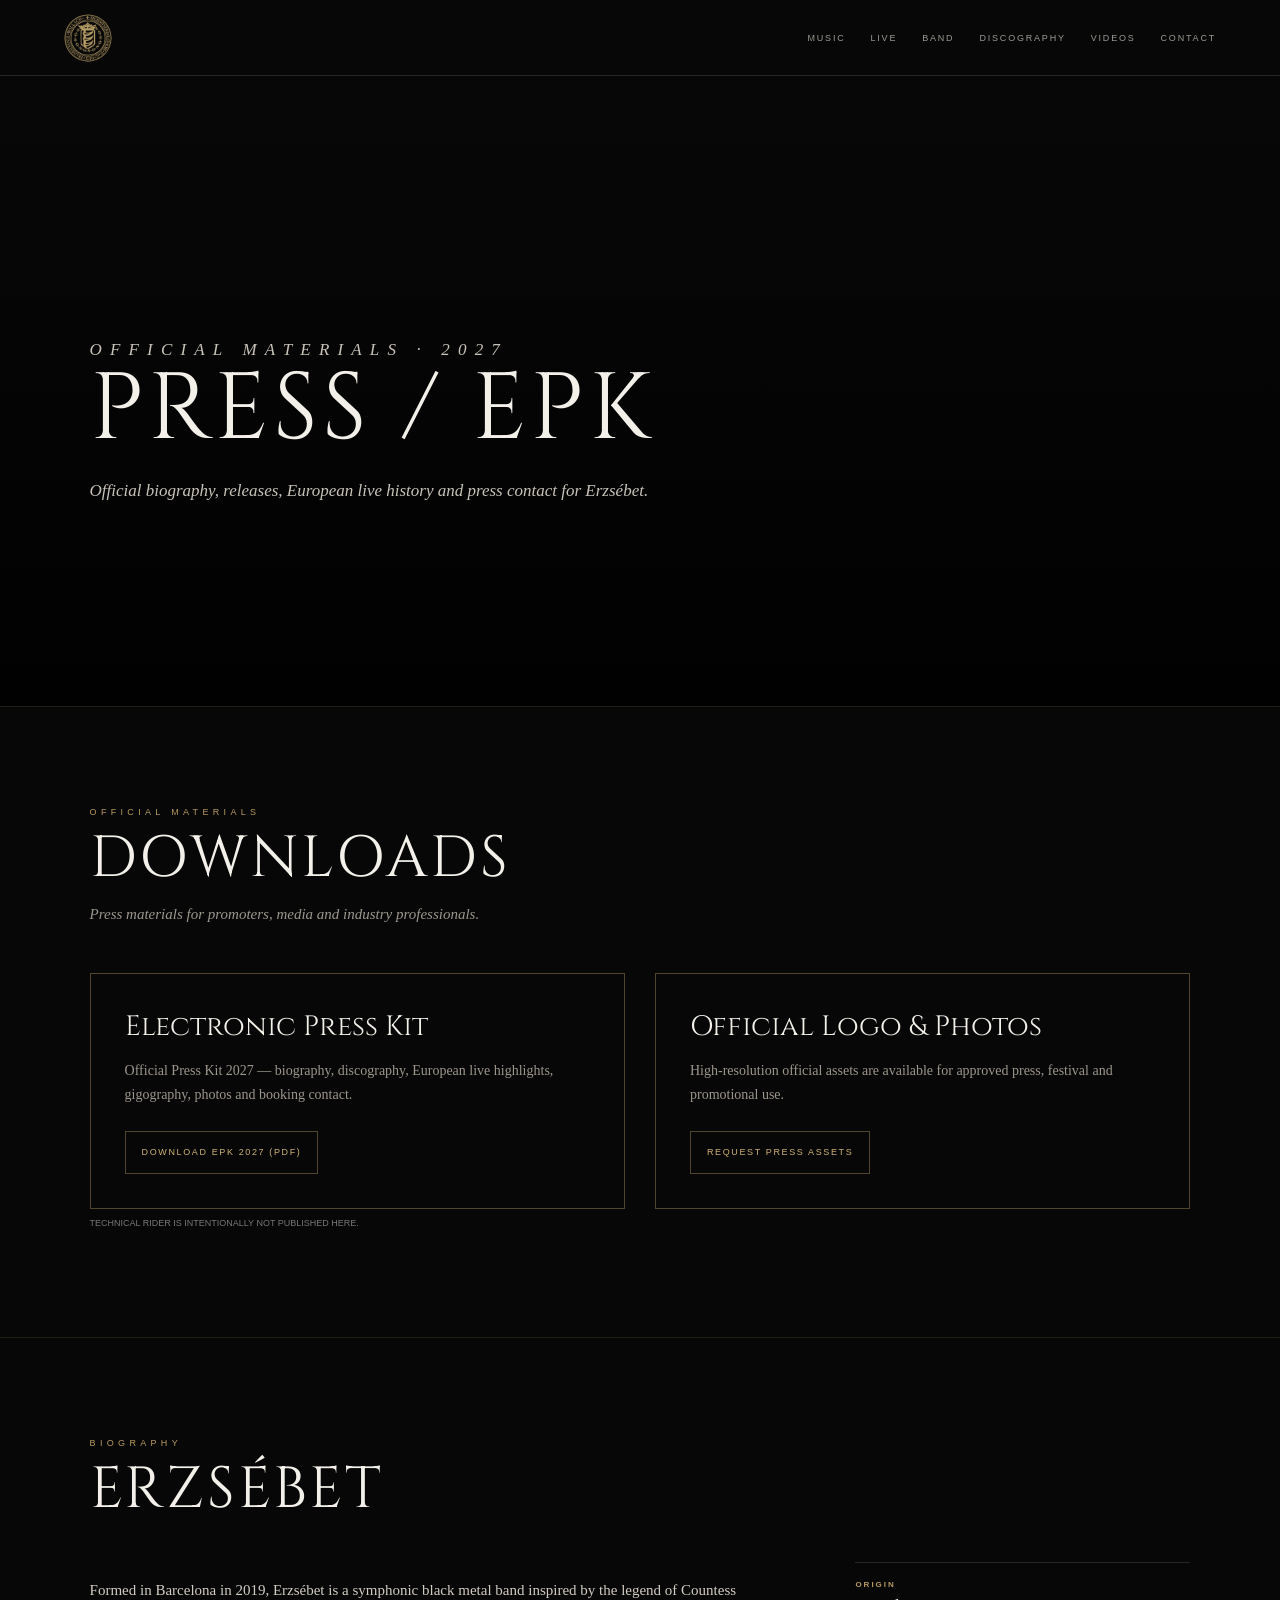
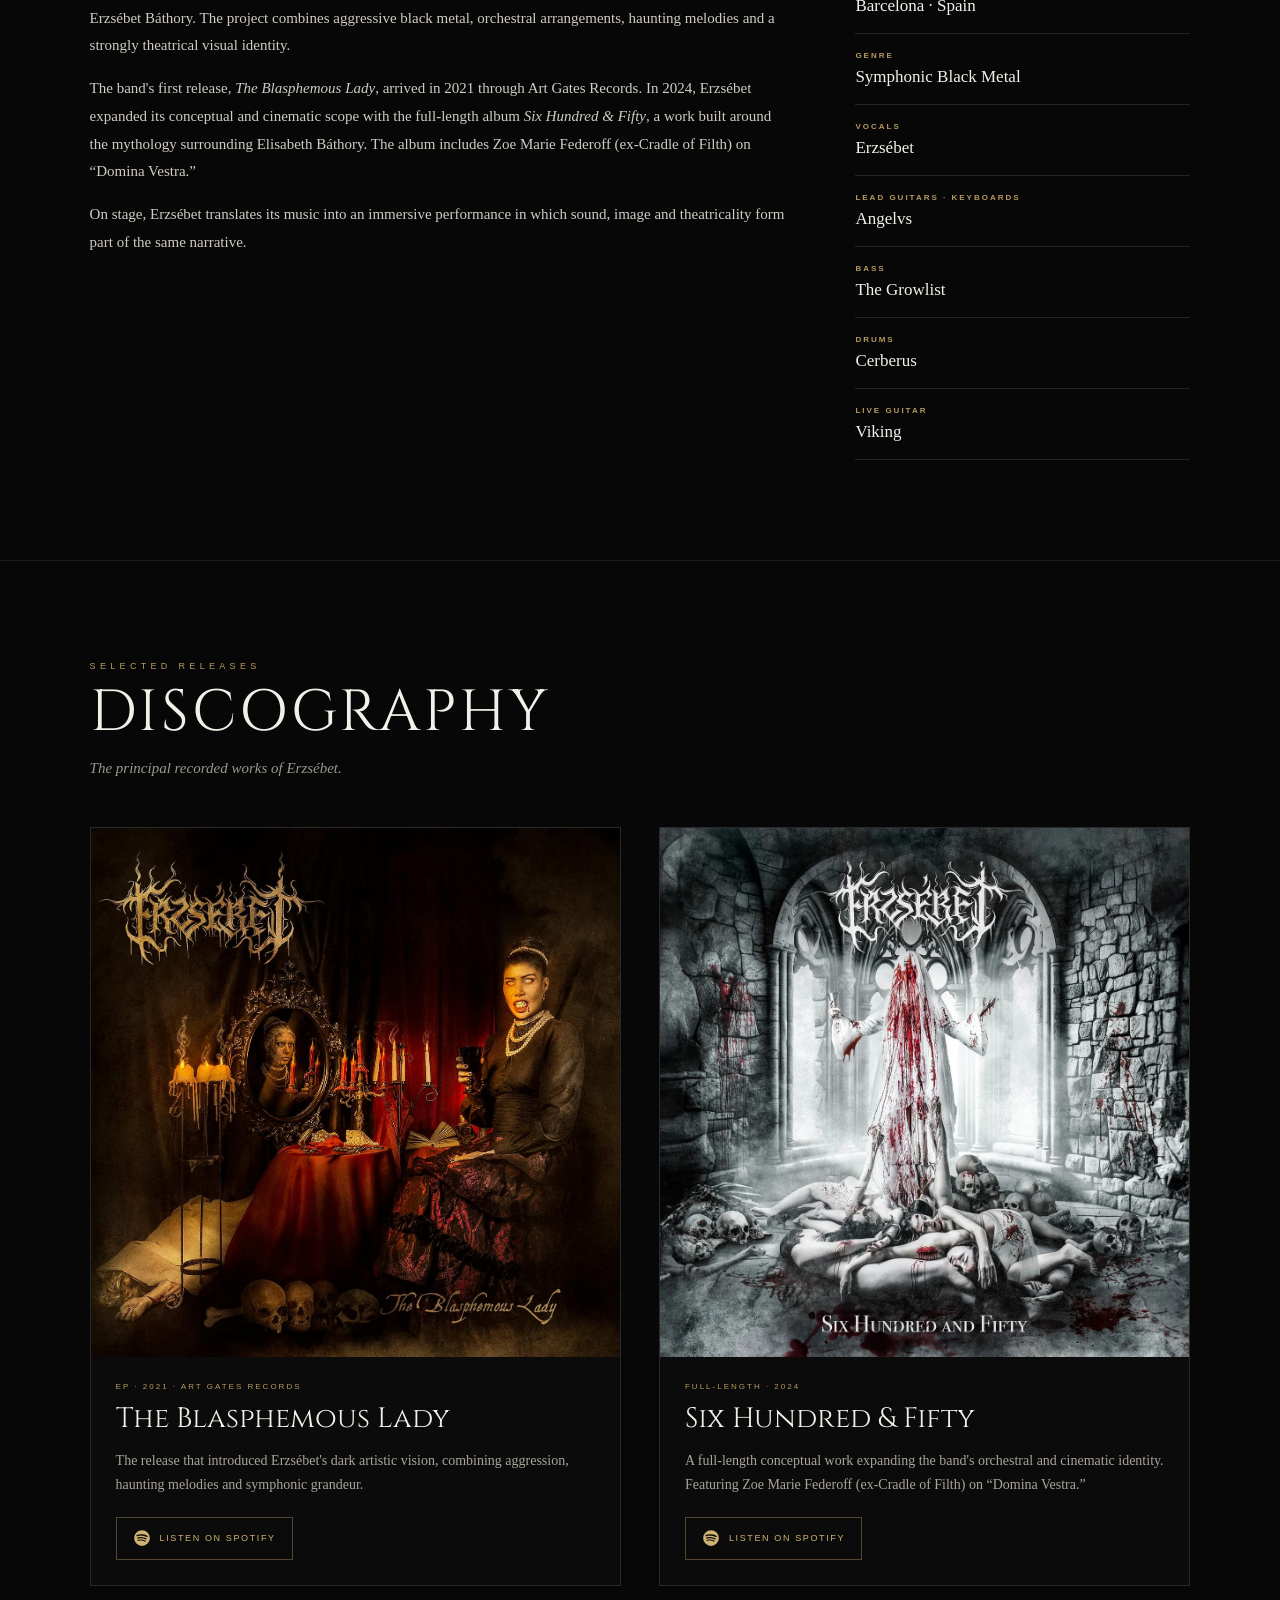
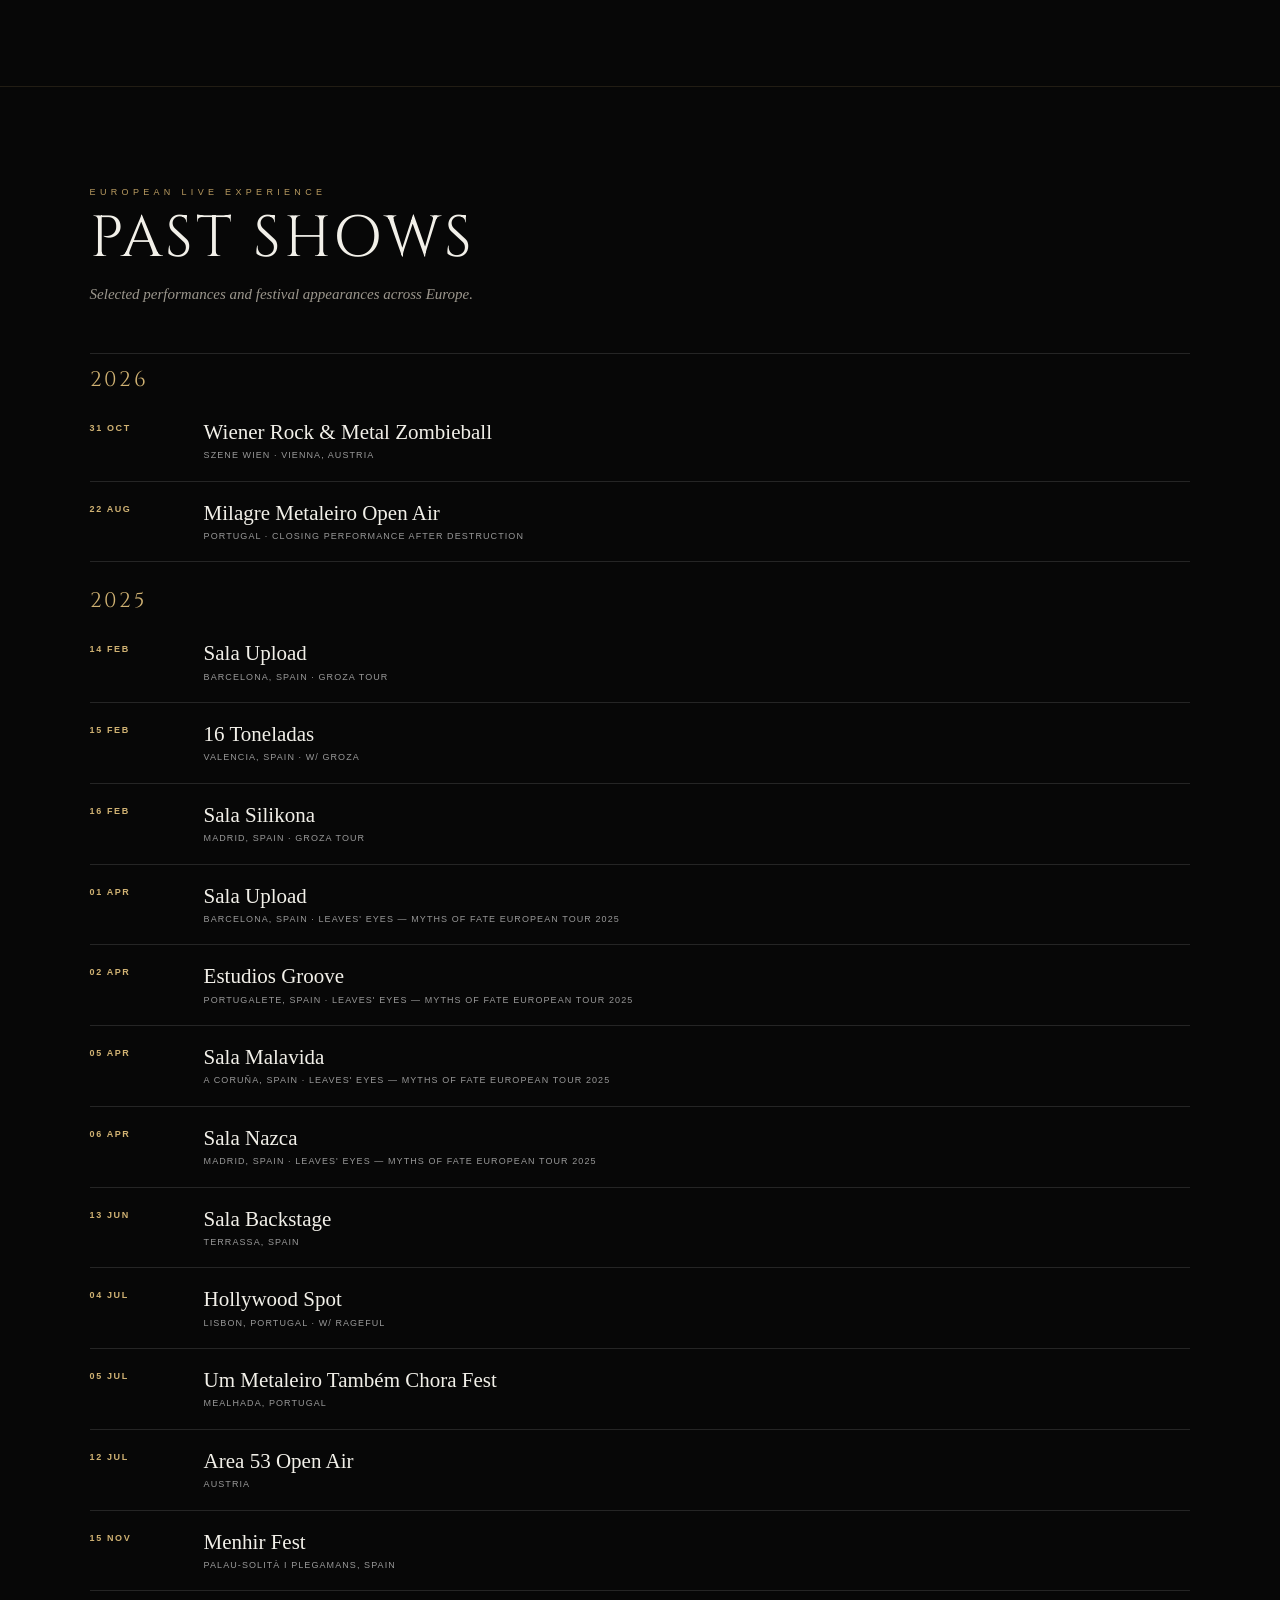
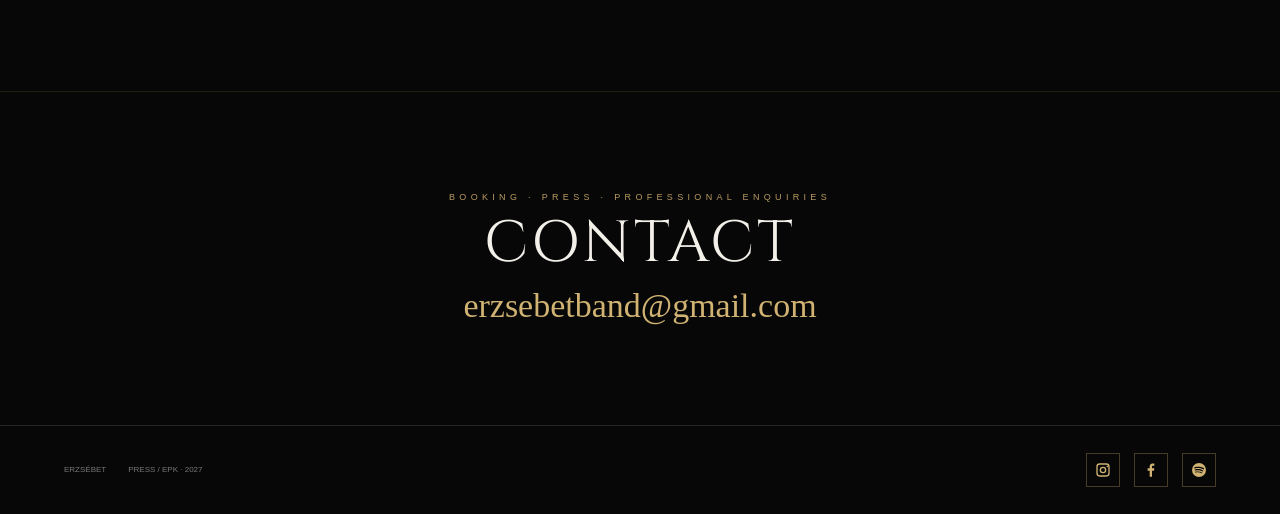
==== commit b231d25c: "Apply Cinzel to display headings; preserve body typography" ====
--- a/press.html
+++ b/press.html
@@ -1 +1 @@
-<!doctype html><html lang="en"><head><meta charset="utf-8"><meta name="viewport" content="width=device-width,initial-scale=1"><meta name="theme-color" content="#070707"><meta name="description" content="Erzsébet press and electronic press kit — symphonic black metal from Barcelona"><title>Press / EPK — Erzsébet</title><meta name="robots" content="index,follow"><link rel="canonical" href="https://erzsebet-website.vercel.app/press.html"><meta property="og:type" content="website"><meta property="og:site_name" content="Erzsébet"><meta property="og:title" content="Press / EPK — Erzsébet"><meta property="og:description" content="Official Erzsébet electronic press kit: biography, releases, live history and professional contact."><meta property="og:url" content="https://erzsebet-website.vercel.app/press.html"><meta property="og:image" content="https://erzsebet-website.vercel.app/assets/band.jpg"><meta property="og:image:alt" content="Erzsébet official band photo"><meta name="twitter:card" content="summary_large_image"><meta name="twitter:title" content="Press / EPK — Erzsébet"><meta name="twitter:description" content="Official Erzsébet electronic press kit: biography, releases, live history and professional contact."><meta name="twitter:image" content="https://erzsebet-website.vercel.app/assets/band.jpg"><link rel="icon" href="./assets/seal-button.svg" type="image/svg+xml"><style>:root{--gold:#b89a60;--gold-soft:#d0b273;--ink:#f2f0e9;--muted:#9c978d;--line:rgba(255,255,255,.12);--black:#070707}*{box-sizing:border-box}html{scroll-behavior:smooth}body{margin:0;background:var(--black);color:var(--ink);font-family:Arial,Helvetica,sans-serif}a{color:inherit;text-decoration:none}img{max-width:100%;display:block}.shell{width:min(1120px,86vw);margin:auto}header{height:76px;padding:0 5vw;display:flex;align-items:center;justify-content:space-between;border-bottom:1px solid var(--line);background:#070707;position:sticky;top:0;z-index:10}.monogram{width:48px;height:48px;display:grid;place-items:center}.monogram img{width:100%;height:100%;object-fit:contain}nav{display:flex;gap:25px;font-size:9px;letter-spacing:.2em;text-transform:uppercase;color:#d7d3ca}nav a{opacity:.72}.hero{min-height:70vh;display:grid;align-items:end;position:relative;background:#090909 url('./assets/band.jpg') center 38%/cover no-repeat}.hero:before{content:"";position:absolute;inset:0;background:linear-gradient(180deg,rgba(0,0,0,.2),rgba(0,0,0,.88))}.hero-copy{position:relative;padding:110px 0 72px}.eyebrow{margin:0 0 14px;color:var(--gold);font-size:9px;letter-spacing:.48em;text-transform:uppercase}.hero h1,.title{margin:0;font:400 clamp(48px,8vw,94px)/.95 Georgia,serif;letter-spacing:.05em;text-transform:uppercase}.hero p{max-width:650px;margin:22px 0 0;color:#c8c3b9;font:italic 17px/1.7 Georgia,serif}.section{padding:100px 0;border-top:1px solid rgba(184,154,96,.15)}.title{font-size:clamp(34px,5vw,58px)}.intro{max-width:760px;color:var(--muted);font:italic 15px/1.8 Georgia,serif;margin:15px 0 45px}.bio-grid{display:grid;grid-template-columns:1.35fr .65fr;gap:70px}.prose{font:15px/1.85 Georgia,serif;color:#d1ccc3}.facts{border-top:1px solid var(--line)}.fact{padding:17px 0;border-bottom:1px solid var(--line)}.fact b{display:block;color:var(--gold);font-size:8px;letter-spacing:.25em;text-transform:uppercase;margin-bottom:7px}.fact span{font:17px Georgia,serif}.releases{display:grid;grid-template-columns:1fr 1fr;gap:38px;align-items:stretch}.release{border:1px solid var(--line);background:#0b0b0b;display:flex;flex-direction:column}.release img{width:100%;aspect-ratio:1;object-fit:cover}.release-copy{padding:25px;display:flex;flex-direction:column;flex:1}.release-copy small{color:var(--gold);font-size:8px;letter-spacing:.25em;text-transform:uppercase}.release-copy h3{font:400 28px Georgia,serif;margin:9px 0 12px}.release-copy p{color:#aaa59b;font:14px/1.7 Georgia,serif;margin:0;flex:1}.spotify,.button{display:inline-flex;align-items:center;justify-content:center;min-height:43px;padding:0 16px;border:1px solid rgba(184,154,96,.42);font-size:9px;letter-spacing:.18em;text-transform:uppercase;color:var(--gold-soft);transition:border-color .2s,color .2s,background .2s}.spotify{gap:9px;margin-top:20px;align-self:flex-start}.button{margin-top:10px}.spotify:hover,.button:hover{border-color:var(--gold-soft);color:#fff;background:rgba(184,154,96,.06)}.spotify-icon{width:18px;height:18px;display:block;flex:0 0 18px;color:var(--gold-soft)}.spotify-icon svg{display:block;width:100%;height:100%;fill:currentColor}.live-list{border-top:1px solid var(--line)}.live-row{display:grid;grid-template-columns:90px 1fr;gap:24px;padding:18px 0;border-bottom:1px solid var(--line);align-items:start}.live-date{color:var(--gold-soft);font-size:9px;font-weight:bold;letter-spacing:.18em;text-transform:uppercase;padding-top:4px}.live-place{font:21px/1.25 Georgia,serif}.live-detail{display:block;margin-top:4px;color:#999;font:9px/1.5 Arial,sans-serif;letter-spacing:.12em;text-transform:uppercase}.downloads{display:grid;grid-template-columns:1fr 1fr;gap:30px}.download{padding:34px;border:1px solid rgba(184,154,96,.42)}.download h3{font:400 28px Georgia,serif;margin:0}.download p{color:var(--muted);font:14px/1.7 Georgia,serif}.contact{text-align:center}.email{display:inline-block;color:var(--gold-soft);font:clamp(23px,3vw,34px) Georgia,serif;margin-top:15px}.note{color:#777;font-size:9px;text-transform:uppercase}footer{padding:27px 5vw;border-top:1px solid var(--line);color:#777;font-size:8px;text-transform:uppercase;display:flex;justify-content:space-between}@media(max-width:800px){header{height:auto;min-height:92px;padding:14px 18px;display:grid;grid-template-columns:48px 1fr;gap:12px;align-items:start}nav{font-size:7px;gap:11px;overflow-x:auto;white-space:nowrap;padding:10px 0}.shell{width:calc(100% - 36px)}.section{padding:72px 0}.bio-grid,.releases,.downloads{grid-template-columns:1fr}.hero h1{font-size:48px}.spotify,.button{width:100%;min-height:46px;text-align:center;align-self:stretch}.release-copy .spotify{width:100%}.live-row{grid-template-columns:68px 1fr;gap:14px}.live-place{font-size:17px}.download .button{display:flex;width:100%}.email{font-size:22px;overflow-wrap:anywhere}footer{flex-direction:column;gap:8px;text-align:center}}@media(max-width:420px){.spotify,.button{min-height:48px}}.social-links{display:flex;align-items:center;justify-content:center;gap:14px}.social-link{width:34px;height:34px;display:grid;place-items:center;border:1px solid rgba(184,154,96,.35);color:var(--gold-soft);transition:border-color .2s,color .2s,transform .2s}.social-link:hover{border-color:var(--gold-soft);color:#fff;transform:translateY(-1px)}.social-link svg{width:16px;height:16px;fill:currentColor}.footer-copy{display:flex;gap:22px;align-items:center}a:focus-visible{outline:2px solid var(--gold-soft);outline-offset:4px}.button:focus-visible,.ticket:focus-visible,.spotify:focus-visible,.social-link:focus-visible{outline-offset:3px}@media(prefers-reduced-motion:reduce){html{scroll-behavior:auto}*,*:before,*:after{transition:none!important}}.live-year-heading{margin:25px 0 7px;font:400 21px Georgia,serif;letter-spacing:.13em;color:var(--gold-soft)}.live-year-heading:first-child{margin-top:12px}</style></head><body><header><a class="monogram" href="./index.html" aria-label="Erzsébet home"><img src="./assets/seal-button.svg" alt="" width="48" height="48"></a><nav aria-label="Primary navigation"><a href="./index.html#music">Music</a><a href="./index.html#live">Live</a><a href="./index.html#band">Band</a><a href="./index.html#discography">Discography</a><a href="./index.html#videos">Videos</a><a href="./index.html#contact">Contact</a></nav></header><section class="hero"><div class="shell hero-copy"><p class="eyebrow">Official materials · 2027</p><h1>Press / EPK</h1><p>Official biography, releases, European live history and press contact for Erzsébet.</p></div></section><section class="section"><div class="shell"><p class="eyebrow">Official materials</p><h2 class="title">Downloads</h2><p class="intro">Press materials for promoters, media and industry professionals.</p><div class="downloads"><div class="download"><h3>Electronic Press Kit</h3><p>Official Press Kit 2027 — biography, discography, European live highlights, gigography, photos and booking contact.</p><a class="button" href="./assets/EPK%202027.pdf" download="Erzsebet-EPK-2027.pdf" type="application/pdf">Download EPK 2027 (PDF)</a></div><div class="download"><h3>Official Logo &amp; Photos</h3><p>High-resolution official assets are available for approved press, festival and promotional use.</p><a class="button" href="mailto:erzsebetband@gmail.com?subject=Erzsebet%20Press%20Assets%20Request">Request Press Assets</a></div></div><p class="note">Technical rider is intentionally not published here.</p></div></section><section class="section"><div class="shell"><p class="eyebrow">Biography</p><h2 class="title">Erzsébet</h2><div class="bio-grid" style="margin-top:45px"><div class="prose"><p>Formed in Barcelona in 2019, Erzsébet is a symphonic black metal band inspired by the legend of Countess Erzsébet Báthory. The project combines aggressive black metal, orchestral arrangements, haunting melodies and a strongly theatrical visual identity.</p><p>The band's first release, <em>The Blasphemous Lady</em>, arrived in 2021 through Art Gates Records. In 2024, Erzsébet expanded its conceptual and cinematic scope with the full-length album <em>Six Hundred &amp; Fifty</em>, a work built around the mythology surrounding Elisabeth Báthory. The album includes Zoe Marie Federoff (ex-Cradle of Filth) on “Domina Vestra.”</p><p>On stage, Erzsébet translates its music into an immersive performance in which sound, image and theatricality form part of the same narrative.</p></div><aside class="facts"><div class="fact"><b>Origin</b><span>Barcelona · Spain</span></div><div class="fact"><b>Genre</b><span>Symphonic Black Metal</span></div><div class="fact"><b>Vocals</b><span>Erzsébet</span></div><div class="fact"><b>Lead Guitars · Keyboards</b><span>Angelvs</span></div><div class="fact"><b>Bass</b><span>The Growlist</span></div><div class="fact"><b>Drums</b><span>Cerberus</span></div><div class="fact"><b>Live Guitar</b><span>Viking</span></div></aside></div></div></section><section class="section"><div class="shell"><p class="eyebrow">Selected releases</p><h2 class="title">Discography</h2><p class="intro">The principal recorded works of Erzsébet.</p><div class="releases"><article class="release"><img src="./assets/blasphemous-lady.jpg" alt="The Blasphemous Lady" loading="lazy" decoding="async"><div class="release-copy"><small>EP · 2021 · Art Gates Records</small><h3>The Blasphemous Lady</h3><p>The release that introduced Erzsébet's dark artistic vision, combining aggression, haunting melodies and symphonic grandeur.</p><a class="spotify" href="https://open.spotify.com/album/3MTNfxYTtLBVvsbmQHkxRO" target="_blank" rel="noopener noreferrer"><span class="spotify-icon" aria-hidden="true"><svg viewBox="0 0 24 24"><path d="M12 1.5A10.5 10.5 0 1 0 12 22.5 10.5 10.5 0 0 0 12 1.5Zm4.814 15.145a.654.654 0 0 1-.899.217c-2.462-1.505-5.563-1.845-9.214-1.01a.655.655 0 1 1-.292-1.277c3.997-.914 7.426-.523 10.188 1.165.308.188.405.59.217.905Zm1.284-2.856a.82.82 0 0 1-1.127.27c-2.82-1.733-7.118-2.235-10.452-1.223a.82.82 0 1 1-.476-1.57c3.815-1.157 8.553-.598 11.785 1.389a.82.82 0 0 1 .27 1.134Zm.11-2.974C14.827 8.806 9.25 8.62 6.022 9.6a.983.983 0 1 1-.57-1.882c3.706-1.124 9.874-.905 13.758 1.4a.983.983 0 0 1-1.002 1.697Z"/></svg></span>Listen on Spotify</a></div></article><article class="release"><img src="./assets/six-hundred-fifty.jpg" alt="Six Hundred & Fifty" loading="lazy" decoding="async"><div class="release-copy"><small>Full-length · 2024</small><h3>Six Hundred &amp; Fifty</h3><p>A full-length conceptual work expanding the band's orchestral and cinematic identity. Featuring Zoe Marie Federoff (ex-Cradle of Filth) on “Domina Vestra.”</p><a class="spotify" href="https://open.spotify.com/intl-es/album/4jH297Oj7DX67HtGsuLCQL" target="_blank" rel="noopener noreferrer"><span class="spotify-icon" aria-hidden="true"><svg viewBox="0 0 24 24"><path d="M12 1.5A10.5 10.5 0 1 0 12 22.5 10.5 10.5 0 0 0 12 1.5Zm4.814 15.145a.654.654 0 0 1-.899.217c-2.462-1.505-5.563-1.845-9.214-1.01a.655.655 0 1 1-.292-1.277c3.997-.914 7.426-.523 10.188 1.165.308.188.405.59.217.905Zm1.284-2.856a.82.82 0 0 1-1.127.27c-2.82-1.733-7.118-2.235-10.452-1.223a.82.82 0 1 1-.476-1.57c3.815-1.157 8.553-.598 11.785 1.389a.82.82 0 0 1 .27 1.134Zm.11-2.974C14.827 8.806 9.25 8.62 6.022 9.6a.983.983 0 1 1-.57-1.882c3.706-1.124 9.874-.905 13.758 1.4a.983.983 0 0 1-1.002 1.697Z"/></svg></span>Listen on Spotify</a></div></article></div></div></section><section class="section"><div class="shell"><p class="eyebrow">European live experience</p><h2 class="title">Past Shows</h2><p class="intro">Selected performances and festival appearances across Europe.</p><div class="live-list"><h3 class="live-year-heading">2026</h3><div class="live-row"><span class="live-date">31 Oct</span><div class="live-place">Wiener Rock &amp; Metal Zombieball<span class="live-detail">Szene Wien · Vienna, Austria</span></div></div><div class="live-row"><span class="live-date">22 Aug</span><div class="live-place">Milagre Metaleiro Open Air<span class="live-detail">Portugal · Closing performance after Destruction</span></div></div><h3 class="live-year-heading">2025</h3><div class="live-row"><span class="live-date">14 Feb</span><div class="live-place">Sala Upload<span class="live-detail">Barcelona, Spain · Groza Tour</span></div></div><div class="live-row"><span class="live-date">15 Feb</span><div class="live-place">16 Toneladas<span class="live-detail">Valencia, Spain · w/ Groza</span></div></div><div class="live-row"><span class="live-date">16 Feb</span><div class="live-place">Sala Silikona<span class="live-detail">Madrid, Spain · Groza Tour</span></div></div><div class="live-row"><span class="live-date">01 Apr</span><div class="live-place">Sala Upload<span class="live-detail">Barcelona, Spain · Leaves' Eyes — Myths of Fate European Tour 2025</span></div></div><div class="live-row"><span class="live-date">02 Apr</span><div class="live-place">Estudios Groove<span class="live-detail">Portugalete, Spain · Leaves' Eyes — Myths of Fate European Tour 2025</span></div></div><div class="live-row"><span class="live-date">05 Apr</span><div class="live-place">Sala Malavida<span class="live-detail">A Coruña, Spain · Leaves' Eyes — Myths of Fate European Tour 2025</span></div></div><div class="live-row"><span class="live-date">06 Apr</span><div class="live-place">Sala Nazca<span class="live-detail">Madrid, Spain · Leaves' Eyes — Myths of Fate European Tour 2025</span></div></div><div class="live-row"><span class="live-date">13 Jun</span><div class="live-place">Sala Backstage<span class="live-detail">Terrassa, Spain</span></div></div><div class="live-row"><span class="live-date">04 Jul</span><div class="live-place">Hollywood Spot<span class="live-detail">Lisbon, Portugal · w/ Rageful</span></div></div><div class="live-row"><span class="live-date">05 Jul</span><div class="live-place">Um Metaleiro Também Chora Fest<span class="live-detail">Mealhada, Portugal</span></div></div><div class="live-row"><span class="live-date">12 Jul</span><div class="live-place">Area 53 Open Air<span class="live-detail">Austria</span></div></div><div class="live-row"><span class="live-date">15 Nov</span><div class="live-place">Menhir Fest<span class="live-detail">Palau-solità i Plegamans, Spain</span></div></div></div></div></section><section class="section contact"><div class="shell"><p class="eyebrow">Booking · Press · Professional enquiries</p><h2 class="title">Contact</h2><a class="email" href="mailto:erzsebetband@gmail.com">erzsebetband@gmail.com</a></div></section><footer><div class="footer-copy"><span>Erzsébet</span><span>Press / EPK · 2027</span></div><div class="social-links" aria-label="Erzsébet social media"><a class="social-link" href="https://www.instagram.com/erzsebet_music/" target="_blank" rel="noopener noreferrer" aria-label="Erzsébet on Instagram"><svg viewBox="0 0 24 24" aria-hidden="true"><path d="M7 2h10a5 5 0 0 1 5 5v10a5 5 0 0 1-5 5H7a5 5 0 0 1-5-5V7a5 5 0 0 1 5-5Zm0 2a3 3 0 0 0-3 3v10a3 3 0 0 0 3 3h10a3 3 0 0 0 3-3V7a3 3 0 0 0-3-3H7Zm11.5 1.5a1.25 1.25 0 1 1 0 2.5 1.25 1.25 0 0 1 0-2.5ZM12 7a5 5 0 1 1 0 10 5 5 0 0 1 0-10Zm0 2a3 3 0 1 0 0 6 3 3 0 0 0 0-6Z"/></svg></a><a class="social-link" href="https://www.facebook.com/erzsebetofficial" target="_blank" rel="noopener noreferrer" aria-label="Erzsébet on Facebook"><svg viewBox="0 0 24 24" aria-hidden="true"><path d="M13.5 22v-9h3l.45-3.5H13.5V7.26c0-1.01.28-1.7 1.73-1.7H17V2.43c-.31-.04-1.38-.13-2.62-.13-2.59 0-4.36 1.58-4.36 4.48V9.5H7v3.5h3.02v9h3.48Z"/></svg></a><a class="social-link" href="https://open.spotify.com/artist/6eJYV2XwmZrrAdQlRDrhSn" target="_blank" rel="noopener noreferrer" aria-label="Erzsébet on Spotify"><svg viewBox="0 0 24 24" aria-hidden="true"><path d="M12 1.5A10.5 10.5 0 1 0 12 22.5 10.5 10.5 0 0 0 12 1.5Zm4.814 15.145a.654.654 0 0 1-.899.217c-2.462-1.505-5.563-1.845-9.214-1.01a.655.655 0 1 1-.292-1.277c3.997-.914 7.426-.523 10.188 1.165.308.188.405.59.217.905Zm1.284-2.856a.82.82 0 0 1-1.127.27c-2.82-1.733-7.118-2.235-10.452-1.223a.82.82 0 1 1-.476-1.57c3.815-1.157 8.553-.598 11.785 1.389a.82.82 0 0 1 .27 1.134Zm.11-2.974C14.827 8.806 9.25 8.62 6.022 9.6a.983.983 0 1 1-.57-1.882c3.706-1.124 9.874-.905 13.758 1.4a.983.983 0 0 1-1.002 1.697Z"/></svg></a></div></footer></body></html>+<!doctype html><html lang="en"><head><meta charset="utf-8"><meta name="viewport" content="width=device-width,initial-scale=1"><meta name="theme-color" content="#070707"><meta name="description" content="Erzsébet press and electronic press kit — symphonic black metal from Barcelona"><title>Press / EPK — Erzsébet</title><meta name="robots" content="index,follow"><link rel="canonical" href="https://erzsebet-website.vercel.app/press.html"><meta property="og:type" content="website"><meta property="og:site_name" content="Erzsébet"><meta property="og:title" content="Press / EPK — Erzsébet"><meta property="og:description" content="Official Erzsébet electronic press kit: biography, releases, live history and professional contact."><meta property="og:url" content="https://erzsebet-website.vercel.app/press.html"><meta property="og:image" content="https://erzsebet-website.vercel.app/assets/band.jpg"><meta property="og:image:alt" content="Erzsébet official band photo"><meta name="twitter:card" content="summary_large_image"><meta name="twitter:title" content="Press / EPK — Erzsébet"><meta name="twitter:description" content="Official Erzsébet electronic press kit: biography, releases, live history and professional contact."><meta name="twitter:image" content="https://erzsebet-website.vercel.app/assets/band.jpg"><link rel="icon" href="./assets/seal-button.svg" type="image/svg+xml"><link rel="preconnect" href="https://fonts.googleapis.com"><link rel="preconnect" href="https://fonts.gstatic.com" crossorigin><link href="https://fonts.googleapis.com/css2?family=Cinzel:wght@400;500;600;700&amp;display=swap" rel="stylesheet"><style>:root{--gold:#b89a60;--gold-soft:#d0b273;--ink:#f2f0e9;--muted:#9c978d;--line:rgba(255,255,255,.12);--black:#070707}*{box-sizing:border-box}html{scroll-behavior:smooth}body{margin:0;background:var(--black);color:var(--ink);font-family:Arial,Helvetica,sans-serif}a{color:inherit;text-decoration:none}img{max-width:100%;display:block}.shell{width:min(1120px,86vw);margin:auto}header{height:76px;padding:0 5vw;display:flex;align-items:center;justify-content:space-between;border-bottom:1px solid var(--line);background:#070707;position:sticky;top:0;z-index:10}.monogram{width:48px;height:48px;display:grid;place-items:center}.monogram img{width:100%;height:100%;object-fit:contain}nav{display:flex;gap:25px;font-size:9px;letter-spacing:.2em;text-transform:uppercase;color:#d7d3ca}nav a{opacity:.72}.hero{min-height:70vh;display:grid;align-items:end;position:relative;background:#090909 url('./assets/band.jpg') center 38%/cover no-repeat}.hero:before{content:"";position:absolute;inset:0;background:linear-gradient(180deg,rgba(0,0,0,.2),rgba(0,0,0,.88))}.hero-copy{position:relative;padding:110px 0 72px}.eyebrow{margin:0 0 14px;color:var(--gold);font-size:9px;letter-spacing:.48em;text-transform:uppercase}.hero h1,.title{margin:0;font:400 clamp(48px,8vw,94px)/.95 Georgia,serif;letter-spacing:.05em;text-transform:uppercase}.hero p{max-width:650px;margin:22px 0 0;color:#c8c3b9;font:italic 17px/1.7 Georgia,serif}.section{padding:100px 0;border-top:1px solid rgba(184,154,96,.15)}.title{font-size:clamp(34px,5vw,58px)}.intro{max-width:760px;color:var(--muted);font:italic 15px/1.8 Georgia,serif;margin:15px 0 45px}.bio-grid{display:grid;grid-template-columns:1.35fr .65fr;gap:70px}.prose{font:15px/1.85 Georgia,serif;color:#d1ccc3}.facts{border-top:1px solid var(--line)}.fact{padding:17px 0;border-bottom:1px solid var(--line)}.fact b{display:block;color:var(--gold);font-size:8px;letter-spacing:.25em;text-transform:uppercase;margin-bottom:7px}.fact span{font:17px Georgia,serif}.releases{display:grid;grid-template-columns:1fr 1fr;gap:38px;align-items:stretch}.release{border:1px solid var(--line);background:#0b0b0b;display:flex;flex-direction:column}.release img{width:100%;aspect-ratio:1;object-fit:cover}.release-copy{padding:25px;display:flex;flex-direction:column;flex:1}.release-copy small{color:var(--gold);font-size:8px;letter-spacing:.25em;text-transform:uppercase}.release-copy h3{font:400 28px Georgia,serif;margin:9px 0 12px}.release-copy p{color:#aaa59b;font:14px/1.7 Georgia,serif;margin:0;flex:1}.spotify,.button{display:inline-flex;align-items:center;justify-content:center;min-height:43px;padding:0 16px;border:1px solid rgba(184,154,96,.42);font-size:9px;letter-spacing:.18em;text-transform:uppercase;color:var(--gold-soft);transition:border-color .2s,color .2s,background .2s}.spotify{gap:9px;margin-top:20px;align-self:flex-start}.button{margin-top:10px}.spotify:hover,.button:hover{border-color:var(--gold-soft);color:#fff;background:rgba(184,154,96,.06)}.spotify-icon{width:18px;height:18px;display:block;flex:0 0 18px;color:var(--gold-soft)}.spotify-icon svg{display:block;width:100%;height:100%;fill:currentColor}.live-list{border-top:1px solid var(--line)}.live-row{display:grid;grid-template-columns:90px 1fr;gap:24px;padding:18px 0;border-bottom:1px solid var(--line);align-items:start}.live-date{color:var(--gold-soft);font-size:9px;font-weight:bold;letter-spacing:.18em;text-transform:uppercase;padding-top:4px}.live-place{font:21px/1.25 Georgia,serif}.live-detail{display:block;margin-top:4px;color:#999;font:9px/1.5 Arial,sans-serif;letter-spacing:.12em;text-transform:uppercase}.downloads{display:grid;grid-template-columns:1fr 1fr;gap:30px}.download{padding:34px;border:1px solid rgba(184,154,96,.42)}.download h3{font:400 28px Georgia,serif;margin:0}.download p{color:var(--muted);font:14px/1.7 Georgia,serif}.contact{text-align:center}.email{display:inline-block;color:var(--gold-soft);font:clamp(23px,3vw,34px) Georgia,serif;margin-top:15px}.note{color:#777;font-size:9px;text-transform:uppercase}footer{padding:27px 5vw;border-top:1px solid var(--line);color:#777;font-size:8px;text-transform:uppercase;display:flex;justify-content:space-between}@media(max-width:800px){header{height:auto;min-height:92px;padding:14px 18px;display:grid;grid-template-columns:48px 1fr;gap:12px;align-items:start}nav{font-size:7px;gap:11px;overflow-x:auto;white-space:nowrap;padding:10px 0}.shell{width:calc(100% - 36px)}.section{padding:72px 0}.bio-grid,.releases,.downloads{grid-template-columns:1fr}.hero h1{font-size:48px}.spotify,.button{width:100%;min-height:46px;text-align:center;align-self:stretch}.release-copy .spotify{width:100%}.live-row{grid-template-columns:68px 1fr;gap:14px}.live-place{font-size:17px}.download .button{display:flex;width:100%}.email{font-size:22px;overflow-wrap:anywhere}footer{flex-direction:column;gap:8px;text-align:center}}@media(max-width:420px){.spotify,.button{min-height:48px}}.social-links{display:flex;align-items:center;justify-content:center;gap:14px}.social-link{width:34px;height:34px;display:grid;place-items:center;border:1px solid rgba(184,154,96,.35);color:var(--gold-soft);transition:border-color .2s,color .2s,transform .2s}.social-link:hover{border-color:var(--gold-soft);color:#fff;transform:translateY(-1px)}.social-link svg{width:16px;height:16px;fill:currentColor}.footer-copy{display:flex;gap:22px;align-items:center}a:focus-visible{outline:2px solid var(--gold-soft);outline-offset:4px}.button:focus-visible,.ticket:focus-visible,.spotify:focus-visible,.social-link:focus-visible{outline-offset:3px}@media(prefers-reduced-motion:reduce){html{scroll-behavior:auto}*,*:before,*:after{transition:none!important}}.live-year-heading{margin:25px 0 7px;font:400 21px Georgia,serif;letter-spacing:.13em;color:var(--gold-soft)}.live-year-heading:first-child{margin-top:12px}.hero h1,.title,.release-copy h3,.download h3,.live-year-heading{font-family:'Cinzel',Georgia,serif}</style></head><body><header><a class="monogram" href="./index.html" aria-label="Erzsébet home"><img src="./assets/seal-button.svg" alt="" width="48" height="48"></a><nav aria-label="Primary navigation"><a href="./index.html#music">Music</a><a href="./index.html#live">Live</a><a href="./index.html#band">Band</a><a href="./index.html#discography">Discography</a><a href="./index.html#videos">Videos</a><a href="./index.html#contact">Contact</a></nav></header><section class="hero"><div class="shell hero-copy"><p class="eyebrow">Official materials · 2027</p><h1>Press / EPK</h1><p>Official biography, releases, European live history and press contact for Erzsébet.</p></div></section><section class="section"><div class="shell"><p class="eyebrow">Official materials</p><h2 class="title">Downloads</h2><p class="intro">Press materials for promoters, media and industry professionals.</p><div class="downloads"><div class="download"><h3>Electronic Press Kit</h3><p>Official Press Kit 2027 — biography, discography, European live highlights, gigography, photos and booking contact.</p><a class="button" href="./assets/EPK%202027.pdf" download="Erzsebet-EPK-2027.pdf" type="application/pdf">Download EPK 2027 (PDF)</a></div><div class="download"><h3>Official Logo &amp; Photos</h3><p>High-resolution official assets are available for approved press, festival and promotional use.</p><a class="button" href="mailto:erzsebetband@gmail.com?subject=Erzsebet%20Press%20Assets%20Request">Request Press Assets</a></div></div><p class="note">Technical rider is intentionally not published here.</p></div></section><section class="section"><div class="shell"><p class="eyebrow">Biography</p><h2 class="title">Erzsébet</h2><div class="bio-grid" style="margin-top:45px"><div class="prose"><p>Formed in Barcelona in 2019, Erzsébet is a symphonic black metal band inspired by the legend of Countess Erzsébet Báthory. The project combines aggressive black metal, orchestral arrangements, haunting melodies and a strongly theatrical visual identity.</p><p>The band's first release, <em>The Blasphemous Lady</em>, arrived in 2021 through Art Gates Records. In 2024, Erzsébet expanded its conceptual and cinematic scope with the full-length album <em>Six Hundred &amp; Fifty</em>, a work built around the mythology surrounding Elisabeth Báthory. The album includes Zoe Marie Federoff (ex-Cradle of Filth) on “Domina Vestra.”</p><p>On stage, Erzsébet translates its music into an immersive performance in which sound, image and theatricality form part of the same narrative.</p></div><aside class="facts"><div class="fact"><b>Origin</b><span>Barcelona · Spain</span></div><div class="fact"><b>Genre</b><span>Symphonic Black Metal</span></div><div class="fact"><b>Vocals</b><span>Erzsébet</span></div><div class="fact"><b>Lead Guitars · Keyboards</b><span>Angelvs</span></div><div class="fact"><b>Bass</b><span>The Growlist</span></div><div class="fact"><b>Drums</b><span>Cerberus</span></div><div class="fact"><b>Live Guitar</b><span>Viking</span></div></aside></div></div></section><section class="section"><div class="shell"><p class="eyebrow">Selected releases</p><h2 class="title">Discography</h2><p class="intro">The principal recorded works of Erzsébet.</p><div class="releases"><article class="release"><img src="./assets/blasphemous-lady.jpg" alt="The Blasphemous Lady" loading="lazy" decoding="async"><div class="release-copy"><small>EP · 2021 · Art Gates Records</small><h3>The Blasphemous Lady</h3><p>The release that introduced Erzsébet's dark artistic vision, combining aggression, haunting melodies and symphonic grandeur.</p><a class="spotify" href="https://open.spotify.com/album/3MTNfxYTtLBVvsbmQHkxRO" target="_blank" rel="noopener noreferrer"><span class="spotify-icon" aria-hidden="true"><svg viewBox="0 0 24 24"><path d="M12 1.5A10.5 10.5 0 1 0 12 22.5 10.5 10.5 0 0 0 12 1.5Zm4.814 15.145a.654.654 0 0 1-.899.217c-2.462-1.505-5.563-1.845-9.214-1.01a.655.655 0 1 1-.292-1.277c3.997-.914 7.426-.523 10.188 1.165.308.188.405.59.217.905Zm1.284-2.856a.82.82 0 0 1-1.127.27c-2.82-1.733-7.118-2.235-10.452-1.223a.82.82 0 1 1-.476-1.57c3.815-1.157 8.553-.598 11.785 1.389a.82.82 0 0 1 .27 1.134Zm.11-2.974C14.827 8.806 9.25 8.62 6.022 9.6a.983.983 0 1 1-.57-1.882c3.706-1.124 9.874-.905 13.758 1.4a.983.983 0 0 1-1.002 1.697Z"/></svg></span>Listen on Spotify</a></div></article><article class="release"><img src="./assets/six-hundred-fifty.jpg" alt="Six Hundred & Fifty" loading="lazy" decoding="async"><div class="release-copy"><small>Full-length · 2024</small><h3>Six Hundred &amp; Fifty</h3><p>A full-length conceptual work expanding the band's orchestral and cinematic identity. Featuring Zoe Marie Federoff (ex-Cradle of Filth) on “Domina Vestra.”</p><a class="spotify" href="https://open.spotify.com/intl-es/album/4jH297Oj7DX67HtGsuLCQL" target="_blank" rel="noopener noreferrer"><span class="spotify-icon" aria-hidden="true"><svg viewBox="0 0 24 24"><path d="M12 1.5A10.5 10.5 0 1 0 12 22.5 10.5 10.5 0 0 0 12 1.5Zm4.814 15.145a.654.654 0 0 1-.899.217c-2.462-1.505-5.563-1.845-9.214-1.01a.655.655 0 1 1-.292-1.277c3.997-.914 7.426-.523 10.188 1.165.308.188.405.59.217.905Zm1.284-2.856a.82.82 0 0 1-1.127.27c-2.82-1.733-7.118-2.235-10.452-1.223a.82.82 0 1 1-.476-1.57c3.815-1.157 8.553-.598 11.785 1.389a.82.82 0 0 1 .27 1.134Zm.11-2.974C14.827 8.806 9.25 8.62 6.022 9.6a.983.983 0 1 1-.57-1.882c3.706-1.124 9.874-.905 13.758 1.4a.983.983 0 0 1-1.002 1.697Z"/></svg></span>Listen on Spotify</a></div></article></div></div></section><section class="section"><div class="shell"><p class="eyebrow">European live experience</p><h2 class="title">Past Shows</h2><p class="intro">Selected performances and festival appearances across Europe.</p><div class="live-list"><h3 class="live-year-heading">2026</h3><div class="live-row"><span class="live-date">31 Oct</span><div class="live-place">Wiener Rock &amp; Metal Zombieball<span class="live-detail">Szene Wien · Vienna, Austria</span></div></div><div class="live-row"><span class="live-date">22 Aug</span><div class="live-place">Milagre Metaleiro Open Air<span class="live-detail">Portugal · Closing performance after Destruction</span></div></div><h3 class="live-year-heading">2025</h3><div class="live-row"><span class="live-date">14 Feb</span><div class="live-place">Sala Upload<span class="live-detail">Barcelona, Spain · Groza Tour</span></div></div><div class="live-row"><span class="live-date">15 Feb</span><div class="live-place">16 Toneladas<span class="live-detail">Valencia, Spain · w/ Groza</span></div></div><div class="live-row"><span class="live-date">16 Feb</span><div class="live-place">Sala Silikona<span class="live-detail">Madrid, Spain · Groza Tour</span></div></div><div class="live-row"><span class="live-date">01 Apr</span><div class="live-place">Sala Upload<span class="live-detail">Barcelona, Spain · Leaves' Eyes — Myths of Fate European Tour 2025</span></div></div><div class="live-row"><span class="live-date">02 Apr</span><div class="live-place">Estudios Groove<span class="live-detail">Portugalete, Spain · Leaves' Eyes — Myths of Fate European Tour 2025</span></div></div><div class="live-row"><span class="live-date">05 Apr</span><div class="live-place">Sala Malavida<span class="live-detail">A Coruña, Spain · Leaves' Eyes — Myths of Fate European Tour 2025</span></div></div><div class="live-row"><span class="live-date">06 Apr</span><div class="live-place">Sala Nazca<span class="live-detail">Madrid, Spain · Leaves' Eyes — Myths of Fate European Tour 2025</span></div></div><div class="live-row"><span class="live-date">13 Jun</span><div class="live-place">Sala Backstage<span class="live-detail">Terrassa, Spain</span></div></div><div class="live-row"><span class="live-date">04 Jul</span><div class="live-place">Hollywood Spot<span class="live-detail">Lisbon, Portugal · w/ Rageful</span></div></div><div class="live-row"><span class="live-date">05 Jul</span><div class="live-place">Um Metaleiro Também Chora Fest<span class="live-detail">Mealhada, Portugal</span></div></div><div class="live-row"><span class="live-date">12 Jul</span><div class="live-place">Area 53 Open Air<span class="live-detail">Austria</span></div></div><div class="live-row"><span class="live-date">15 Nov</span><div class="live-place">Menhir Fest<span class="live-detail">Palau-solità i Plegamans, Spain</span></div></div></div></div></section><section class="section contact"><div class="shell"><p class="eyebrow">Booking · Press · Professional enquiries</p><h2 class="title">Contact</h2><a class="email" href="mailto:erzsebetband@gmail.com">erzsebetband@gmail.com</a></div></section><footer><div class="footer-copy"><span>Erzsébet</span><span>Press / EPK · 2027</span></div><div class="social-links" aria-label="Erzsébet social media"><a class="social-link" href="https://www.instagram.com/erzsebet_music/" target="_blank" rel="noopener noreferrer" aria-label="Erzsébet on Instagram"><svg viewBox="0 0 24 24" aria-hidden="true"><path d="M7 2h10a5 5 0 0 1 5 5v10a5 5 0 0 1-5 5H7a5 5 0 0 1-5-5V7a5 5 0 0 1 5-5Zm0 2a3 3 0 0 0-3 3v10a3 3 0 0 0 3 3h10a3 3 0 0 0 3-3V7a3 3 0 0 0-3-3H7Zm11.5 1.5a1.25 1.25 0 1 1 0 2.5 1.25 1.25 0 0 1 0-2.5ZM12 7a5 5 0 1 1 0 10 5 5 0 0 1 0-10Zm0 2a3 3 0 1 0 0 6 3 3 0 0 0 0-6Z"/></svg></a><a class="social-link" href="https://www.facebook.com/erzsebetofficial" target="_blank" rel="noopener noreferrer" aria-label="Erzsébet on Facebook"><svg viewBox="0 0 24 24" aria-hidden="true"><path d="M13.5 22v-9h3l.45-3.5H13.5V7.26c0-1.01.28-1.7 1.73-1.7H17V2.43c-.31-.04-1.38-.13-2.62-.13-2.59 0-4.36 1.58-4.36 4.48V9.5H7v3.5h3.02v9h3.48Z"/></svg></a><a class="social-link" href="https://open.spotify.com/artist/6eJYV2XwmZrrAdQlRDrhSn" target="_blank" rel="noopener noreferrer" aria-label="Erzsébet on Spotify"><svg viewBox="0 0 24 24" aria-hidden="true"><path d="M12 1.5A10.5 10.5 0 1 0 12 22.5 10.5 10.5 0 0 0 12 1.5Zm4.814 15.145a.654.654 0 0 1-.899.217c-2.462-1.505-5.563-1.845-9.214-1.01a.655.655 0 1 1-.292-1.277c3.997-.914 7.426-.523 10.188 1.165.308.188.405.59.217.905Zm1.284-2.856a.82.82 0 0 1-1.127.27c-2.82-1.733-7.118-2.235-10.452-1.223a.82.82 0 1 1-.476-1.57c3.815-1.157 8.553-.598 11.785 1.389a.82.82 0 0 1 .27 1.134Zm.11-2.974C14.827 8.806 9.25 8.62 6.022 9.6a.983.983 0 1 1-.57-1.882c3.706-1.124 9.874-.905 13.758 1.4a.983.983 0 0 1-1.002 1.697Z"/></svg></a></div></footer></body></html>
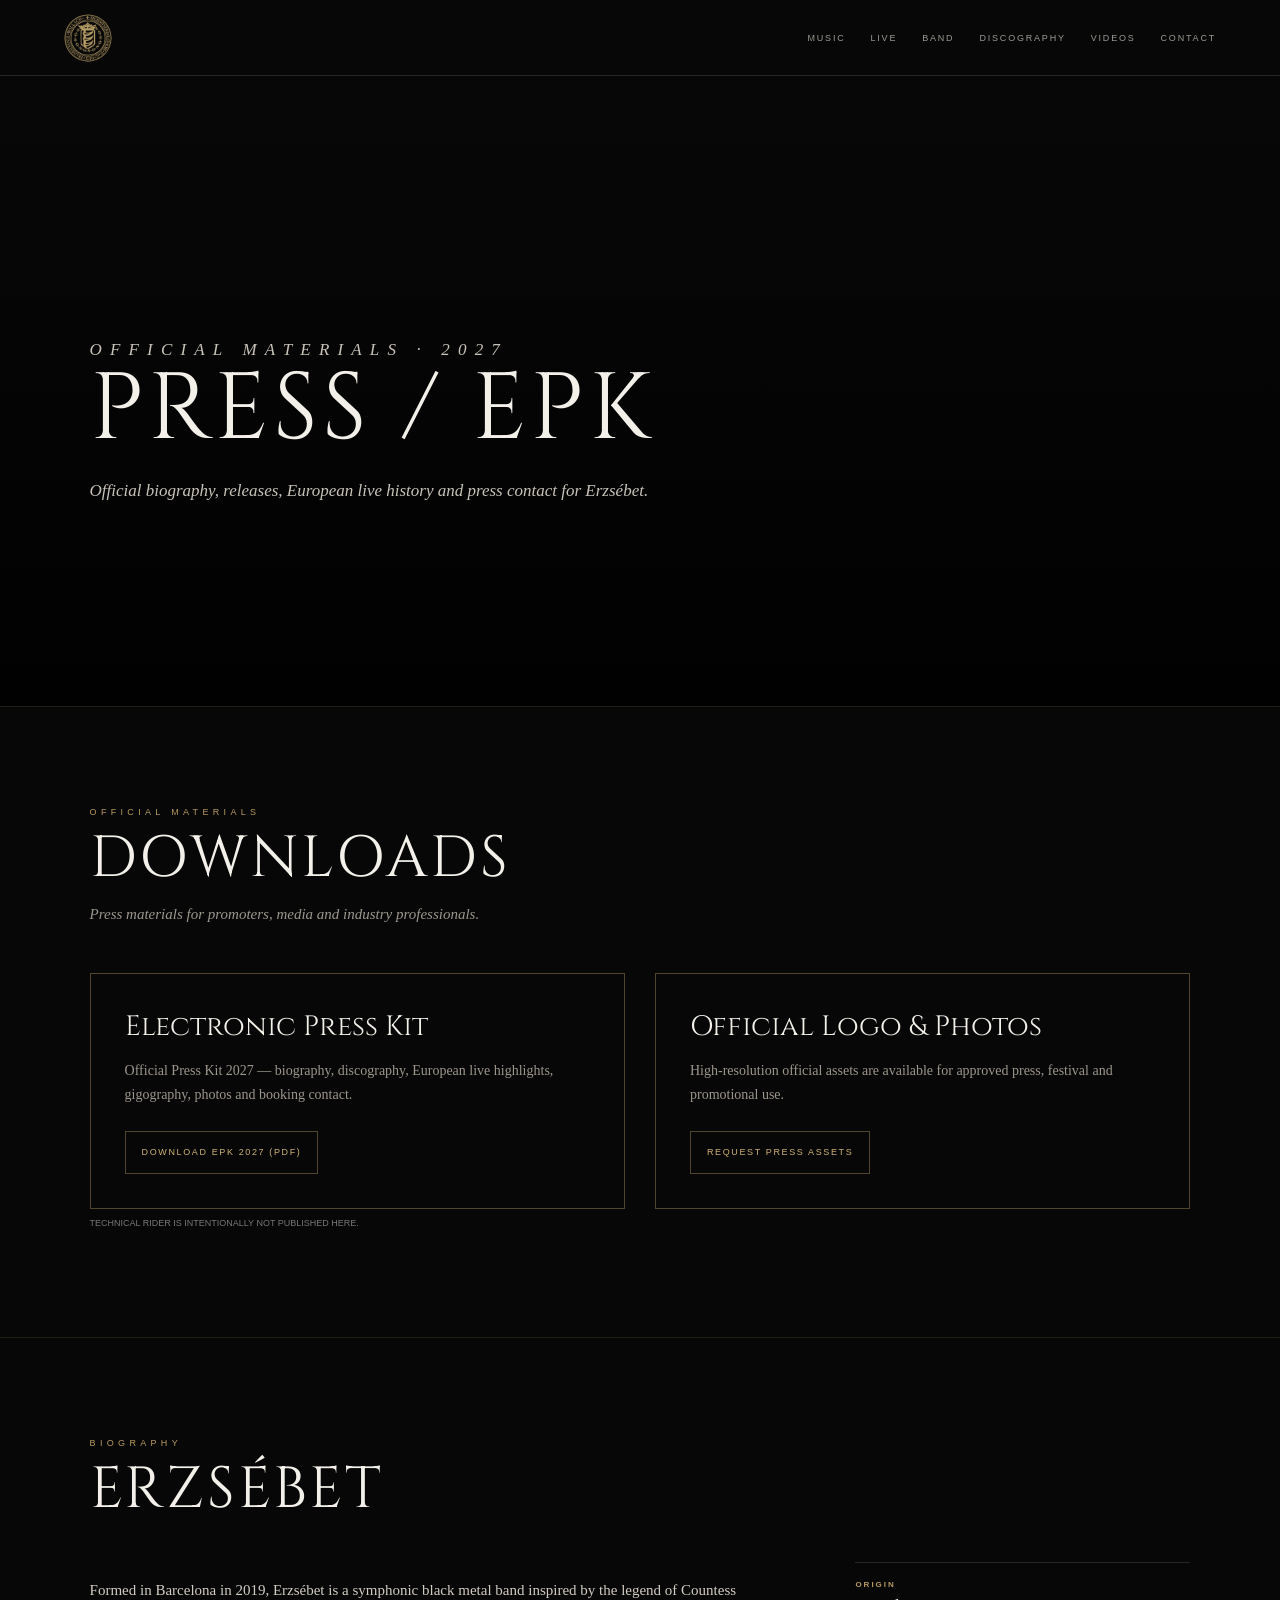
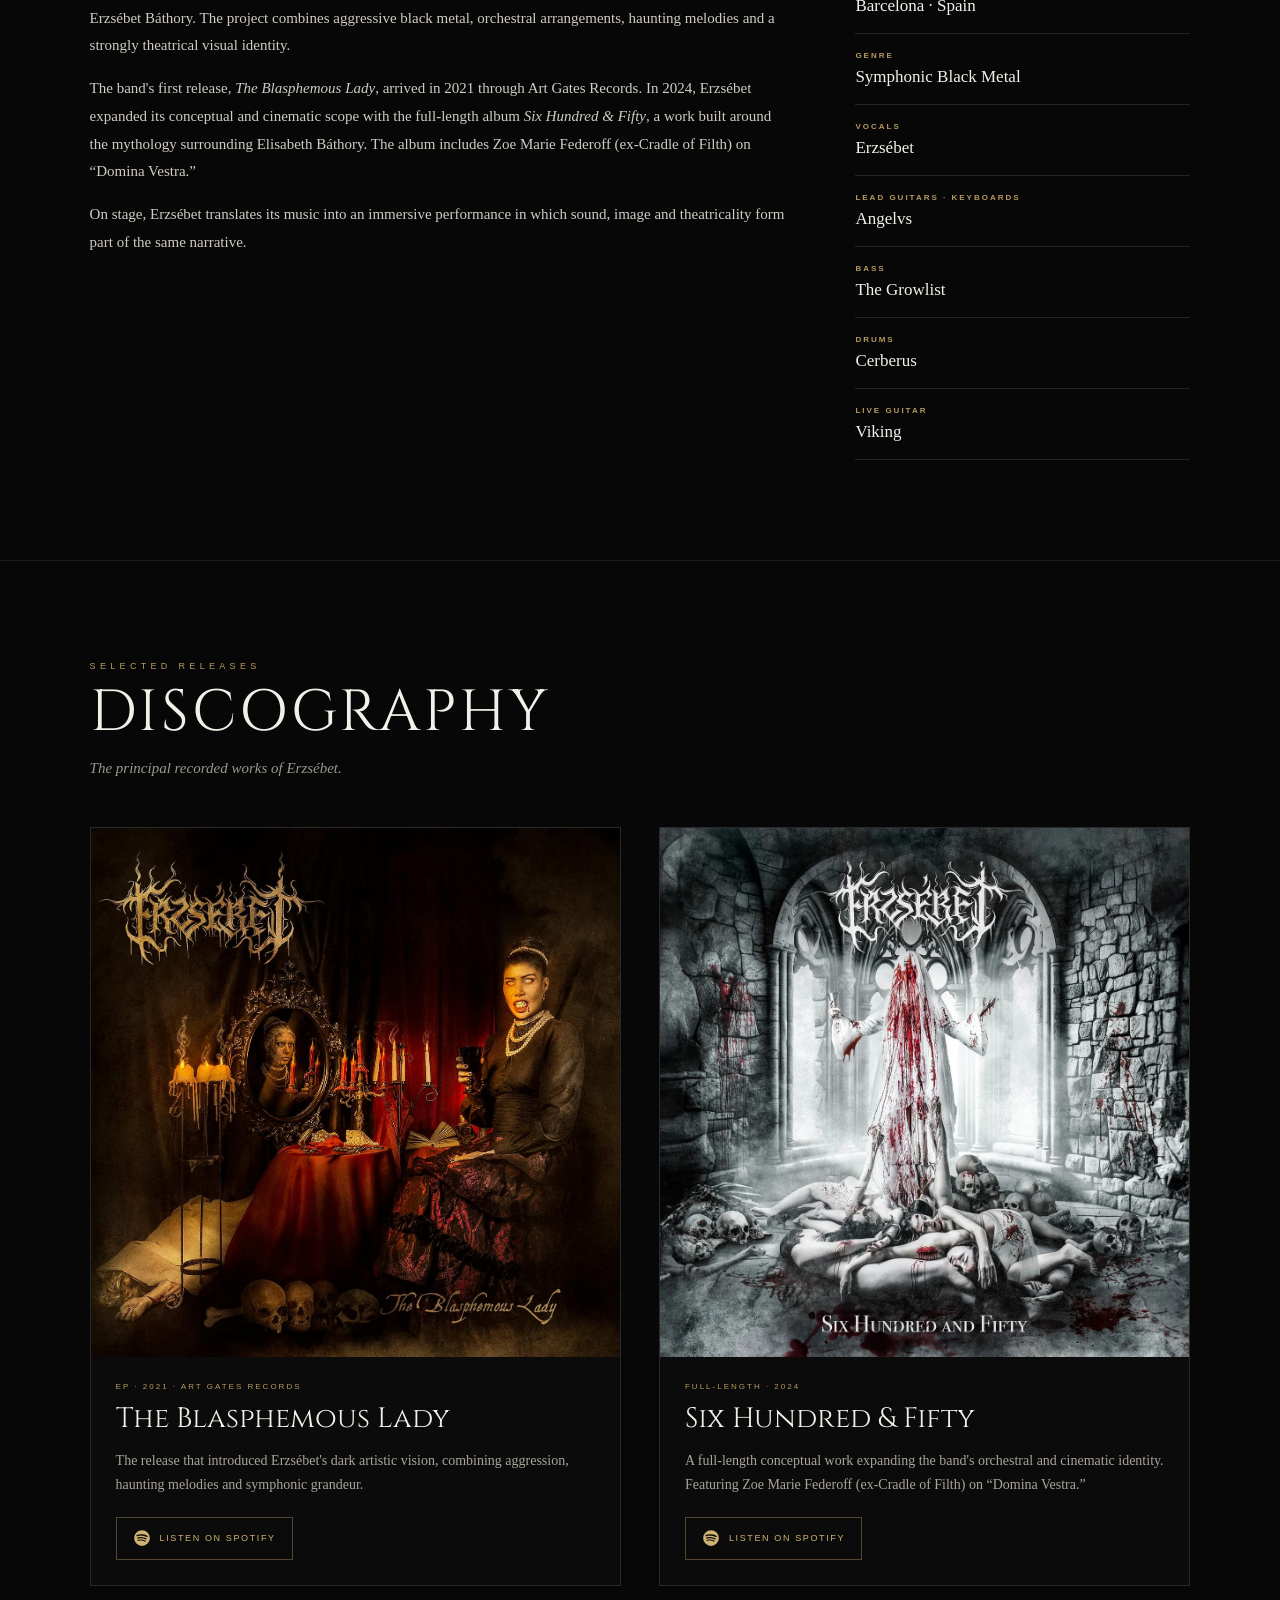
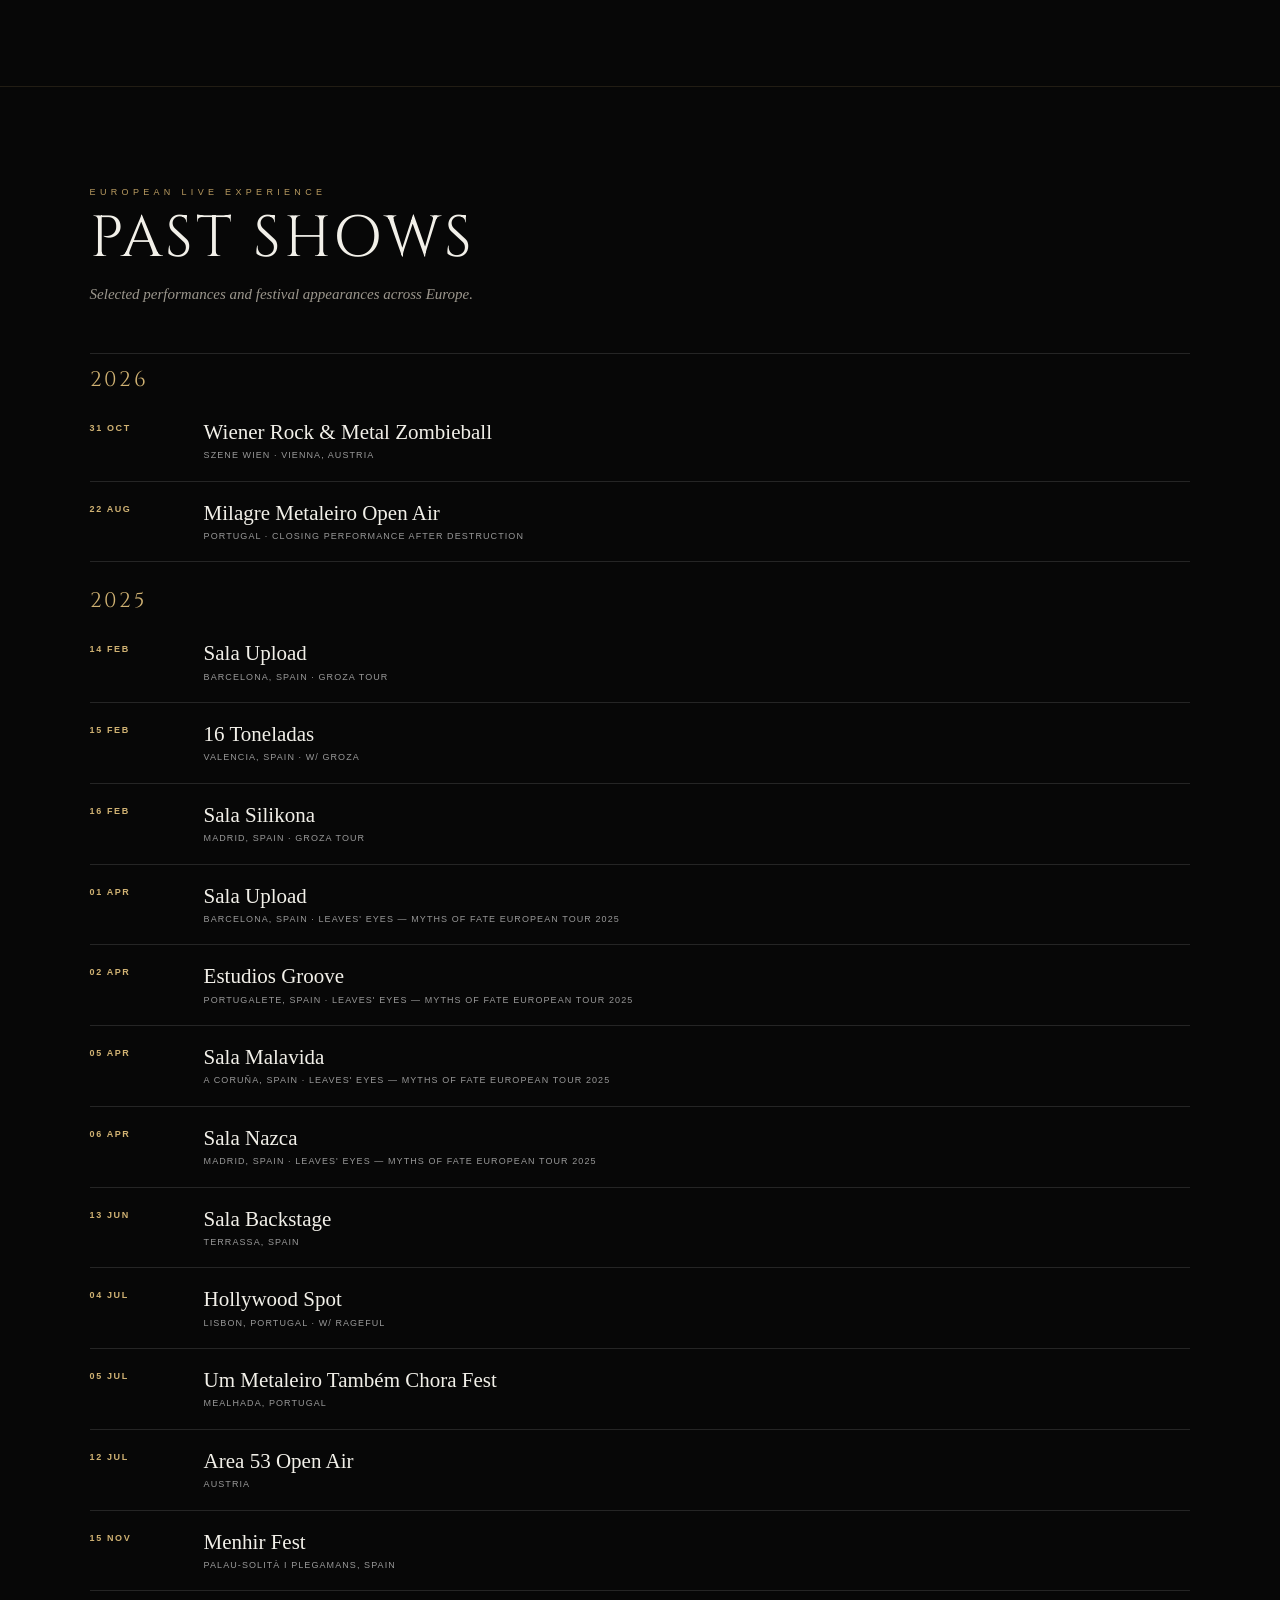
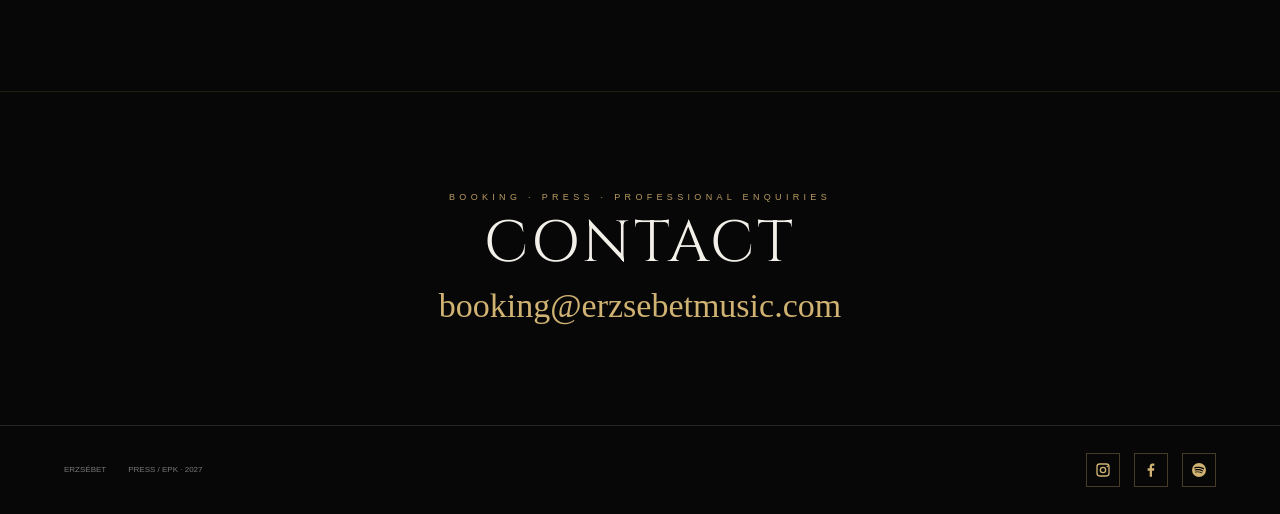
==== commit a0514913: "Update official contact and press mailto to booking@erzsebetmusic.com" ====
--- a/press.html
+++ b/press.html
@@ -1 +1 @@
-<!doctype html><html lang="en"><head><meta charset="utf-8"><meta name="viewport" content="width=device-width,initial-scale=1"><meta name="theme-color" content="#070707"><meta name="description" content="Erzsébet press and electronic press kit — symphonic black metal from Barcelona"><title>Press / EPK — Erzsébet</title><meta name="robots" content="index,follow"><link rel="canonical" href="https://erzsebet-website.vercel.app/press.html"><meta property="og:type" content="website"><meta property="og:site_name" content="Erzsébet"><meta property="og:title" content="Press / EPK — Erzsébet"><meta property="og:description" content="Official Erzsébet electronic press kit: biography, releases, live history and professional contact."><meta property="og:url" content="https://erzsebet-website.vercel.app/press.html"><meta property="og:image" content="https://erzsebet-website.vercel.app/assets/band.jpg"><meta property="og:image:alt" content="Erzsébet official band photo"><meta name="twitter:card" content="summary_large_image"><meta name="twitter:title" content="Press / EPK — Erzsébet"><meta name="twitter:description" content="Official Erzsébet electronic press kit: biography, releases, live history and professional contact."><meta name="twitter:image" content="https://erzsebet-website.vercel.app/assets/band.jpg"><link rel="icon" href="./assets/seal-button.svg" type="image/svg+xml"><link rel="preconnect" href="https://fonts.googleapis.com"><link rel="preconnect" href="https://fonts.gstatic.com" crossorigin><link href="https://fonts.googleapis.com/css2?family=Cinzel:wght@400;500;600;700&amp;display=swap" rel="stylesheet"><style>:root{--gold:#b89a60;--gold-soft:#d0b273;--ink:#f2f0e9;--muted:#9c978d;--line:rgba(255,255,255,.12);--black:#070707}*{box-sizing:border-box}html{scroll-behavior:smooth}body{margin:0;background:var(--black);color:var(--ink);font-family:Arial,Helvetica,sans-serif}a{color:inherit;text-decoration:none}img{max-width:100%;display:block}.shell{width:min(1120px,86vw);margin:auto}header{height:76px;padding:0 5vw;display:flex;align-items:center;justify-content:space-between;border-bottom:1px solid var(--line);background:#070707;position:sticky;top:0;z-index:10}.monogram{width:48px;height:48px;display:grid;place-items:center}.monogram img{width:100%;height:100%;object-fit:contain}nav{display:flex;gap:25px;font-size:9px;letter-spacing:.2em;text-transform:uppercase;color:#d7d3ca}nav a{opacity:.72}.hero{min-height:70vh;display:grid;align-items:end;position:relative;background:#090909 url('./assets/band.jpg') center 38%/cover no-repeat}.hero:before{content:"";position:absolute;inset:0;background:linear-gradient(180deg,rgba(0,0,0,.2),rgba(0,0,0,.88))}.hero-copy{position:relative;padding:110px 0 72px}.eyebrow{margin:0 0 14px;color:var(--gold);font-size:9px;letter-spacing:.48em;text-transform:uppercase}.hero h1,.title{margin:0;font:400 clamp(48px,8vw,94px)/.95 Georgia,serif;letter-spacing:.05em;text-transform:uppercase}.hero p{max-width:650px;margin:22px 0 0;color:#c8c3b9;font:italic 17px/1.7 Georgia,serif}.section{padding:100px 0;border-top:1px solid rgba(184,154,96,.15)}.title{font-size:clamp(34px,5vw,58px)}.intro{max-width:760px;color:var(--muted);font:italic 15px/1.8 Georgia,serif;margin:15px 0 45px}.bio-grid{display:grid;grid-template-columns:1.35fr .65fr;gap:70px}.prose{font:15px/1.85 Georgia,serif;color:#d1ccc3}.facts{border-top:1px solid var(--line)}.fact{padding:17px 0;border-bottom:1px solid var(--line)}.fact b{display:block;color:var(--gold);font-size:8px;letter-spacing:.25em;text-transform:uppercase;margin-bottom:7px}.fact span{font:17px Georgia,serif}.releases{display:grid;grid-template-columns:1fr 1fr;gap:38px;align-items:stretch}.release{border:1px solid var(--line);background:#0b0b0b;display:flex;flex-direction:column}.release img{width:100%;aspect-ratio:1;object-fit:cover}.release-copy{padding:25px;display:flex;flex-direction:column;flex:1}.release-copy small{color:var(--gold);font-size:8px;letter-spacing:.25em;text-transform:uppercase}.release-copy h3{font:400 28px Georgia,serif;margin:9px 0 12px}.release-copy p{color:#aaa59b;font:14px/1.7 Georgia,serif;margin:0;flex:1}.spotify,.button{display:inline-flex;align-items:center;justify-content:center;min-height:43px;padding:0 16px;border:1px solid rgba(184,154,96,.42);font-size:9px;letter-spacing:.18em;text-transform:uppercase;color:var(--gold-soft);transition:border-color .2s,color .2s,background .2s}.spotify{gap:9px;margin-top:20px;align-self:flex-start}.button{margin-top:10px}.spotify:hover,.button:hover{border-color:var(--gold-soft);color:#fff;background:rgba(184,154,96,.06)}.spotify-icon{width:18px;height:18px;display:block;flex:0 0 18px;color:var(--gold-soft)}.spotify-icon svg{display:block;width:100%;height:100%;fill:currentColor}.live-list{border-top:1px solid var(--line)}.live-row{display:grid;grid-template-columns:90px 1fr;gap:24px;padding:18px 0;border-bottom:1px solid var(--line);align-items:start}.live-date{color:var(--gold-soft);font-size:9px;font-weight:bold;letter-spacing:.18em;text-transform:uppercase;padding-top:4px}.live-place{font:21px/1.25 Georgia,serif}.live-detail{display:block;margin-top:4px;color:#999;font:9px/1.5 Arial,sans-serif;letter-spacing:.12em;text-transform:uppercase}.downloads{display:grid;grid-template-columns:1fr 1fr;gap:30px}.download{padding:34px;border:1px solid rgba(184,154,96,.42)}.download h3{font:400 28px Georgia,serif;margin:0}.download p{color:var(--muted);font:14px/1.7 Georgia,serif}.contact{text-align:center}.email{display:inline-block;color:var(--gold-soft);font:clamp(23px,3vw,34px) Georgia,serif;margin-top:15px}.note{color:#777;font-size:9px;text-transform:uppercase}footer{padding:27px 5vw;border-top:1px solid var(--line);color:#777;font-size:8px;text-transform:uppercase;display:flex;justify-content:space-between}@media(max-width:800px){header{height:auto;min-height:92px;padding:14px 18px;display:grid;grid-template-columns:48px 1fr;gap:12px;align-items:start}nav{font-size:7px;gap:11px;overflow-x:auto;white-space:nowrap;padding:10px 0}.shell{width:calc(100% - 36px)}.section{padding:72px 0}.bio-grid,.releases,.downloads{grid-template-columns:1fr}.hero h1{font-size:48px}.spotify,.button{width:100%;min-height:46px;text-align:center;align-self:stretch}.release-copy .spotify{width:100%}.live-row{grid-template-columns:68px 1fr;gap:14px}.live-place{font-size:17px}.download .button{display:flex;width:100%}.email{font-size:22px;overflow-wrap:anywhere}footer{flex-direction:column;gap:8px;text-align:center}}@media(max-width:420px){.spotify,.button{min-height:48px}}.social-links{display:flex;align-items:center;justify-content:center;gap:14px}.social-link{width:34px;height:34px;display:grid;place-items:center;border:1px solid rgba(184,154,96,.35);color:var(--gold-soft);transition:border-color .2s,color .2s,transform .2s}.social-link:hover{border-color:var(--gold-soft);color:#fff;transform:translateY(-1px)}.social-link svg{width:16px;height:16px;fill:currentColor}.footer-copy{display:flex;gap:22px;align-items:center}a:focus-visible{outline:2px solid var(--gold-soft);outline-offset:4px}.button:focus-visible,.ticket:focus-visible,.spotify:focus-visible,.social-link:focus-visible{outline-offset:3px}@media(prefers-reduced-motion:reduce){html{scroll-behavior:auto}*,*:before,*:after{transition:none!important}}.live-year-heading{margin:25px 0 7px;font:400 21px Georgia,serif;letter-spacing:.13em;color:var(--gold-soft)}.live-year-heading:first-child{margin-top:12px}.hero h1,.title,.release-copy h3,.download h3,.live-year-heading{font-family:'Cinzel',Georgia,serif}</style></head><body><header><a class="monogram" href="./index.html" aria-label="Erzsébet home"><img src="./assets/seal-button.svg" alt="" width="48" height="48"></a><nav aria-label="Primary navigation"><a href="./index.html#music">Music</a><a href="./index.html#live">Live</a><a href="./index.html#band">Band</a><a href="./index.html#discography">Discography</a><a href="./index.html#videos">Videos</a><a href="./index.html#contact">Contact</a></nav></header><section class="hero"><div class="shell hero-copy"><p class="eyebrow">Official materials · 2027</p><h1>Press / EPK</h1><p>Official biography, releases, European live history and press contact for Erzsébet.</p></div></section><section class="section"><div class="shell"><p class="eyebrow">Official materials</p><h2 class="title">Downloads</h2><p class="intro">Press materials for promoters, media and industry professionals.</p><div class="downloads"><div class="download"><h3>Electronic Press Kit</h3><p>Official Press Kit 2027 — biography, discography, European live highlights, gigography, photos and booking contact.</p><a class="button" href="./assets/EPK%202027.pdf" download="Erzsebet-EPK-2027.pdf" type="application/pdf">Download EPK 2027 (PDF)</a></div><div class="download"><h3>Official Logo &amp; Photos</h3><p>High-resolution official assets are available for approved press, festival and promotional use.</p><a class="button" href="mailto:erzsebetband@gmail.com?subject=Erzsebet%20Press%20Assets%20Request">Request Press Assets</a></div></div><p class="note">Technical rider is intentionally not published here.</p></div></section><section class="section"><div class="shell"><p class="eyebrow">Biography</p><h2 class="title">Erzsébet</h2><div class="bio-grid" style="margin-top:45px"><div class="prose"><p>Formed in Barcelona in 2019, Erzsébet is a symphonic black metal band inspired by the legend of Countess Erzsébet Báthory. The project combines aggressive black metal, orchestral arrangements, haunting melodies and a strongly theatrical visual identity.</p><p>The band's first release, <em>The Blasphemous Lady</em>, arrived in 2021 through Art Gates Records. In 2024, Erzsébet expanded its conceptual and cinematic scope with the full-length album <em>Six Hundred &amp; Fifty</em>, a work built around the mythology surrounding Elisabeth Báthory. The album includes Zoe Marie Federoff (ex-Cradle of Filth) on “Domina Vestra.”</p><p>On stage, Erzsébet translates its music into an immersive performance in which sound, image and theatricality form part of the same narrative.</p></div><aside class="facts"><div class="fact"><b>Origin</b><span>Barcelona · Spain</span></div><div class="fact"><b>Genre</b><span>Symphonic Black Metal</span></div><div class="fact"><b>Vocals</b><span>Erzsébet</span></div><div class="fact"><b>Lead Guitars · Keyboards</b><span>Angelvs</span></div><div class="fact"><b>Bass</b><span>The Growlist</span></div><div class="fact"><b>Drums</b><span>Cerberus</span></div><div class="fact"><b>Live Guitar</b><span>Viking</span></div></aside></div></div></section><section class="section"><div class="shell"><p class="eyebrow">Selected releases</p><h2 class="title">Discography</h2><p class="intro">The principal recorded works of Erzsébet.</p><div class="releases"><article class="release"><img src="./assets/blasphemous-lady.jpg" alt="The Blasphemous Lady" loading="lazy" decoding="async"><div class="release-copy"><small>EP · 2021 · Art Gates Records</small><h3>The Blasphemous Lady</h3><p>The release that introduced Erzsébet's dark artistic vision, combining aggression, haunting melodies and symphonic grandeur.</p><a class="spotify" href="https://open.spotify.com/album/3MTNfxYTtLBVvsbmQHkxRO" target="_blank" rel="noopener noreferrer"><span class="spotify-icon" aria-hidden="true"><svg viewBox="0 0 24 24"><path d="M12 1.5A10.5 10.5 0 1 0 12 22.5 10.5 10.5 0 0 0 12 1.5Zm4.814 15.145a.654.654 0 0 1-.899.217c-2.462-1.505-5.563-1.845-9.214-1.01a.655.655 0 1 1-.292-1.277c3.997-.914 7.426-.523 10.188 1.165.308.188.405.59.217.905Zm1.284-2.856a.82.82 0 0 1-1.127.27c-2.82-1.733-7.118-2.235-10.452-1.223a.82.82 0 1 1-.476-1.57c3.815-1.157 8.553-.598 11.785 1.389a.82.82 0 0 1 .27 1.134Zm.11-2.974C14.827 8.806 9.25 8.62 6.022 9.6a.983.983 0 1 1-.57-1.882c3.706-1.124 9.874-.905 13.758 1.4a.983.983 0 0 1-1.002 1.697Z"/></svg></span>Listen on Spotify</a></div></article><article class="release"><img src="./assets/six-hundred-fifty.jpg" alt="Six Hundred & Fifty" loading="lazy" decoding="async"><div class="release-copy"><small>Full-length · 2024</small><h3>Six Hundred &amp; Fifty</h3><p>A full-length conceptual work expanding the band's orchestral and cinematic identity. Featuring Zoe Marie Federoff (ex-Cradle of Filth) on “Domina Vestra.”</p><a class="spotify" href="https://open.spotify.com/intl-es/album/4jH297Oj7DX67HtGsuLCQL" target="_blank" rel="noopener noreferrer"><span class="spotify-icon" aria-hidden="true"><svg viewBox="0 0 24 24"><path d="M12 1.5A10.5 10.5 0 1 0 12 22.5 10.5 10.5 0 0 0 12 1.5Zm4.814 15.145a.654.654 0 0 1-.899.217c-2.462-1.505-5.563-1.845-9.214-1.01a.655.655 0 1 1-.292-1.277c3.997-.914 7.426-.523 10.188 1.165.308.188.405.59.217.905Zm1.284-2.856a.82.82 0 0 1-1.127.27c-2.82-1.733-7.118-2.235-10.452-1.223a.82.82 0 1 1-.476-1.57c3.815-1.157 8.553-.598 11.785 1.389a.82.82 0 0 1 .27 1.134Zm.11-2.974C14.827 8.806 9.25 8.62 6.022 9.6a.983.983 0 1 1-.57-1.882c3.706-1.124 9.874-.905 13.758 1.4a.983.983 0 0 1-1.002 1.697Z"/></svg></span>Listen on Spotify</a></div></article></div></div></section><section class="section"><div class="shell"><p class="eyebrow">European live experience</p><h2 class="title">Past Shows</h2><p class="intro">Selected performances and festival appearances across Europe.</p><div class="live-list"><h3 class="live-year-heading">2026</h3><div class="live-row"><span class="live-date">31 Oct</span><div class="live-place">Wiener Rock &amp; Metal Zombieball<span class="live-detail">Szene Wien · Vienna, Austria</span></div></div><div class="live-row"><span class="live-date">22 Aug</span><div class="live-place">Milagre Metaleiro Open Air<span class="live-detail">Portugal · Closing performance after Destruction</span></div></div><h3 class="live-year-heading">2025</h3><div class="live-row"><span class="live-date">14 Feb</span><div class="live-place">Sala Upload<span class="live-detail">Barcelona, Spain · Groza Tour</span></div></div><div class="live-row"><span class="live-date">15 Feb</span><div class="live-place">16 Toneladas<span class="live-detail">Valencia, Spain · w/ Groza</span></div></div><div class="live-row"><span class="live-date">16 Feb</span><div class="live-place">Sala Silikona<span class="live-detail">Madrid, Spain · Groza Tour</span></div></div><div class="live-row"><span class="live-date">01 Apr</span><div class="live-place">Sala Upload<span class="live-detail">Barcelona, Spain · Leaves' Eyes — Myths of Fate European Tour 2025</span></div></div><div class="live-row"><span class="live-date">02 Apr</span><div class="live-place">Estudios Groove<span class="live-detail">Portugalete, Spain · Leaves' Eyes — Myths of Fate European Tour 2025</span></div></div><div class="live-row"><span class="live-date">05 Apr</span><div class="live-place">Sala Malavida<span class="live-detail">A Coruña, Spain · Leaves' Eyes — Myths of Fate European Tour 2025</span></div></div><div class="live-row"><span class="live-date">06 Apr</span><div class="live-place">Sala Nazca<span class="live-detail">Madrid, Spain · Leaves' Eyes — Myths of Fate European Tour 2025</span></div></div><div class="live-row"><span class="live-date">13 Jun</span><div class="live-place">Sala Backstage<span class="live-detail">Terrassa, Spain</span></div></div><div class="live-row"><span class="live-date">04 Jul</span><div class="live-place">Hollywood Spot<span class="live-detail">Lisbon, Portugal · w/ Rageful</span></div></div><div class="live-row"><span class="live-date">05 Jul</span><div class="live-place">Um Metaleiro Também Chora Fest<span class="live-detail">Mealhada, Portugal</span></div></div><div class="live-row"><span class="live-date">12 Jul</span><div class="live-place">Area 53 Open Air<span class="live-detail">Austria</span></div></div><div class="live-row"><span class="live-date">15 Nov</span><div class="live-place">Menhir Fest<span class="live-detail">Palau-solità i Plegamans, Spain</span></div></div></div></div></section><section class="section contact"><div class="shell"><p class="eyebrow">Booking · Press · Professional enquiries</p><h2 class="title">Contact</h2><a class="email" href="mailto:erzsebetband@gmail.com">erzsebetband@gmail.com</a></div></section><footer><div class="footer-copy"><span>Erzsébet</span><span>Press / EPK · 2027</span></div><div class="social-links" aria-label="Erzsébet social media"><a class="social-link" href="https://www.instagram.com/erzsebet_music/" target="_blank" rel="noopener noreferrer" aria-label="Erzsébet on Instagram"><svg viewBox="0 0 24 24" aria-hidden="true"><path d="M7 2h10a5 5 0 0 1 5 5v10a5 5 0 0 1-5 5H7a5 5 0 0 1-5-5V7a5 5 0 0 1 5-5Zm0 2a3 3 0 0 0-3 3v10a3 3 0 0 0 3 3h10a3 3 0 0 0 3-3V7a3 3 0 0 0-3-3H7Zm11.5 1.5a1.25 1.25 0 1 1 0 2.5 1.25 1.25 0 0 1 0-2.5ZM12 7a5 5 0 1 1 0 10 5 5 0 0 1 0-10Zm0 2a3 3 0 1 0 0 6 3 3 0 0 0 0-6Z"/></svg></a><a class="social-link" href="https://www.facebook.com/erzsebetofficial" target="_blank" rel="noopener noreferrer" aria-label="Erzsébet on Facebook"><svg viewBox="0 0 24 24" aria-hidden="true"><path d="M13.5 22v-9h3l.45-3.5H13.5V7.26c0-1.01.28-1.7 1.73-1.7H17V2.43c-.31-.04-1.38-.13-2.62-.13-2.59 0-4.36 1.58-4.36 4.48V9.5H7v3.5h3.02v9h3.48Z"/></svg></a><a class="social-link" href="https://open.spotify.com/artist/6eJYV2XwmZrrAdQlRDrhSn" target="_blank" rel="noopener noreferrer" aria-label="Erzsébet on Spotify"><svg viewBox="0 0 24 24" aria-hidden="true"><path d="M12 1.5A10.5 10.5 0 1 0 12 22.5 10.5 10.5 0 0 0 12 1.5Zm4.814 15.145a.654.654 0 0 1-.899.217c-2.462-1.505-5.563-1.845-9.214-1.01a.655.655 0 1 1-.292-1.277c3.997-.914 7.426-.523 10.188 1.165.308.188.405.59.217.905Zm1.284-2.856a.82.82 0 0 1-1.127.27c-2.82-1.733-7.118-2.235-10.452-1.223a.82.82 0 1 1-.476-1.57c3.815-1.157 8.553-.598 11.785 1.389a.82.82 0 0 1 .27 1.134Zm.11-2.974C14.827 8.806 9.25 8.62 6.022 9.6a.983.983 0 1 1-.57-1.882c3.706-1.124 9.874-.905 13.758 1.4a.983.983 0 0 1-1.002 1.697Z"/></svg></a></div></footer></body></html>+<!doctype html><html lang="en"><head><meta charset="utf-8"><meta name="viewport" content="width=device-width,initial-scale=1"><meta name="theme-color" content="#070707"><meta name="description" content="Erzsébet press and electronic press kit — symphonic black metal from Barcelona"><title>Press / EPK — Erzsébet</title><meta name="robots" content="index,follow"><link rel="canonical" href="https://erzsebetmusic.com/press.html"><meta property="og:type" content="website"><meta property="og:site_name" content="Erzsébet"><meta property="og:title" content="Press / EPK — Erzsébet"><meta property="og:description" content="Official Erzsébet electronic press kit: biography, releases, live history and professional contact."><meta property="og:url" content="https://erzsebetmusic.com/press.html"><meta property="og:image" content="https://erzsebetmusic.com/assets/band.jpg"><meta property="og:image:alt" content="Erzsébet official band photo"><meta name="twitter:card" content="summary_large_image"><meta name="twitter:title" content="Press / EPK — Erzsébet"><meta name="twitter:description" content="Official Erzsébet electronic press kit: biography, releases, live history and professional contact."><meta name="twitter:image" content="https://erzsebetmusic.com/assets/band.jpg"><link rel="icon" href="./assets/seal-button.svg" type="image/svg+xml"><link rel="preconnect" href="https://fonts.googleapis.com"><link rel="preconnect" href="https://fonts.gstatic.com" crossorigin><link href="https://fonts.googleapis.com/css2?family=Cinzel:wght@400;500;600;700&amp;display=swap" rel="stylesheet"><style>:root{--gold:#b89a60;--gold-soft:#d0b273;--ink:#f2f0e9;--muted:#9c978d;--line:rgba(255,255,255,.12);--black:#070707}*{box-sizing:border-box}html{scroll-behavior:smooth}body{margin:0;background:var(--black);color:var(--ink);font-family:Arial,Helvetica,sans-serif}a{color:inherit;text-decoration:none}img{max-width:100%;display:block}.shell{width:min(1120px,86vw);margin:auto}header{height:76px;padding:0 5vw;display:flex;align-items:center;justify-content:space-between;border-bottom:1px solid var(--line);background:#070707;position:sticky;top:0;z-index:10}.monogram{width:48px;height:48px;display:grid;place-items:center}.monogram img{width:100%;height:100%;object-fit:contain}nav{display:flex;gap:25px;font-size:9px;letter-spacing:.2em;text-transform:uppercase;color:#d7d3ca}nav a{opacity:.72}.hero{min-height:70vh;display:grid;align-items:end;position:relative;background:#090909 url('./assets/band.jpg') center 38%/cover no-repeat}.hero:before{content:"";position:absolute;inset:0;background:linear-gradient(180deg,rgba(0,0,0,.2),rgba(0,0,0,.88))}.hero-copy{position:relative;padding:110px 0 72px}.eyebrow{margin:0 0 14px;color:var(--gold);font-size:9px;letter-spacing:.48em;text-transform:uppercase}.hero h1,.title{margin:0;font:400 clamp(48px,8vw,94px)/.95 Georgia,serif;letter-spacing:.05em;text-transform:uppercase}.hero p{max-width:650px;margin:22px 0 0;color:#c8c3b9;font:italic 17px/1.7 Georgia,serif}.section{padding:100px 0;border-top:1px solid rgba(184,154,96,.15)}.title{font-size:clamp(34px,5vw,58px)}.intro{max-width:760px;color:var(--muted);font:italic 15px/1.8 Georgia,serif;margin:15px 0 45px}.bio-grid{display:grid;grid-template-columns:1.35fr .65fr;gap:70px}.prose{font:15px/1.85 Georgia,serif;color:#d1ccc3}.facts{border-top:1px solid var(--line)}.fact{padding:17px 0;border-bottom:1px solid var(--line)}.fact b{display:block;color:var(--gold);font-size:8px;letter-spacing:.25em;text-transform:uppercase;margin-bottom:7px}.fact span{font:17px Georgia,serif}.releases{display:grid;grid-template-columns:1fr 1fr;gap:38px;align-items:stretch}.release{border:1px solid var(--line);background:#0b0b0b;display:flex;flex-direction:column}.release img{width:100%;aspect-ratio:1;object-fit:cover}.release-copy{padding:25px;display:flex;flex-direction:column;flex:1}.release-copy small{color:var(--gold);font-size:8px;letter-spacing:.25em;text-transform:uppercase}.release-copy h3{font:400 28px Georgia,serif;margin:9px 0 12px}.release-copy p{color:#aaa59b;font:14px/1.7 Georgia,serif;margin:0;flex:1}.spotify,.button{display:inline-flex;align-items:center;justify-content:center;min-height:43px;padding:0 16px;border:1px solid rgba(184,154,96,.42);font-size:9px;letter-spacing:.18em;text-transform:uppercase;color:var(--gold-soft);transition:border-color .2s,color .2s,background .2s}.spotify{gap:9px;margin-top:20px;align-self:flex-start}.button{margin-top:10px}.spotify:hover,.button:hover{border-color:var(--gold-soft);color:#fff;background:rgba(184,154,96,.06)}.spotify-icon{width:18px;height:18px;display:block;flex:0 0 18px;color:var(--gold-soft)}.spotify-icon svg{display:block;width:100%;height:100%;fill:currentColor}.live-list{border-top:1px solid var(--line)}.live-row{display:grid;grid-template-columns:90px 1fr;gap:24px;padding:18px 0;border-bottom:1px solid var(--line);align-items:start}.live-date{color:var(--gold-soft);font-size:9px;font-weight:bold;letter-spacing:.18em;text-transform:uppercase;padding-top:4px}.live-place{font:21px/1.25 Georgia,serif}.live-detail{display:block;margin-top:4px;color:#999;font:9px/1.5 Arial,sans-serif;letter-spacing:.12em;text-transform:uppercase}.downloads{display:grid;grid-template-columns:1fr 1fr;gap:30px}.download{padding:34px;border:1px solid rgba(184,154,96,.42)}.download h3{font:400 28px Georgia,serif;margin:0}.download p{color:var(--muted);font:14px/1.7 Georgia,serif}.contact{text-align:center}.email{display:inline-block;color:var(--gold-soft);font:clamp(23px,3vw,34px) Georgia,serif;margin-top:15px}.note{color:#777;font-size:9px;text-transform:uppercase}footer{padding:27px 5vw;border-top:1px solid var(--line);color:#777;font-size:8px;text-transform:uppercase;display:flex;justify-content:space-between}@media(max-width:800px){header{height:auto;min-height:92px;padding:14px 18px;display:grid;grid-template-columns:48px 1fr;gap:12px;align-items:start}nav{font-size:7px;gap:11px;overflow-x:auto;white-space:nowrap;padding:10px 0}.shell{width:calc(100% - 36px)}.section{padding:72px 0}.bio-grid,.releases,.downloads{grid-template-columns:1fr}.hero h1{font-size:48px}.spotify,.button{width:100%;min-height:46px;text-align:center;align-self:stretch}.release-copy .spotify{width:100%}.live-row{grid-template-columns:68px 1fr;gap:14px}.live-place{font-size:17px}.download .button{display:flex;width:100%}.email{font-size:22px;overflow-wrap:anywhere}footer{flex-direction:column;gap:8px;text-align:center}}@media(max-width:420px){.spotify,.button{min-height:48px}}.social-links{display:flex;align-items:center;justify-content:center;gap:14px}.social-link{width:34px;height:34px;display:grid;place-items:center;border:1px solid rgba(184,154,96,.35);color:var(--gold-soft);transition:border-color .2s,color .2s,transform .2s}.social-link:hover{border-color:var(--gold-soft);color:#fff;transform:translateY(-1px)}.social-link svg{width:16px;height:16px;fill:currentColor}.footer-copy{display:flex;gap:22px;align-items:center}a:focus-visible{outline:2px solid var(--gold-soft);outline-offset:4px}.button:focus-visible,.ticket:focus-visible,.spotify:focus-visible,.social-link:focus-visible{outline-offset:3px}@media(prefers-reduced-motion:reduce){html{scroll-behavior:auto}*,*:before,*:after{transition:none!important}}.live-year-heading{margin:25px 0 7px;font:400 21px Georgia,serif;letter-spacing:.13em;color:var(--gold-soft)}.live-year-heading:first-child{margin-top:12px}.hero h1,.title,.release-copy h3,.download h3,.live-year-heading{font-family:'Cinzel',Georgia,serif}@media(max-width:800px){.hero h1{font-size:clamp(33px,7.2vw,46px);letter-spacing:.025em;line-height:1.13}.title{font-size:clamp(29px,6.5vw,38px);letter-spacing:.025em;line-height:1.15}.release-copy h3,.download h3{font-size:clamp(23px,5.4vw,27px);line-height:1.25}.live-year-heading{font-size:19px;line-height:1.3}}@media(max-width:420px){.hero h1{font-size:33px}.title{font-size:29px;letter-spacing:.015em}}</style></head><body><header><a class="monogram" href="./index.html" aria-label="Erzsébet home"><img src="./assets/seal-button.svg" alt="" width="48" height="48"></a><nav aria-label="Primary navigation"><a href="./index.html#music">Music</a><a href="./index.html#live">Live</a><a href="./index.html#band">Band</a><a href="./index.html#discography">Discography</a><a href="./index.html#videos">Videos</a><a href="./index.html#contact">Contact</a></nav></header><section class="hero"><div class="shell hero-copy"><p class="eyebrow">Official materials · 2027</p><h1>Press / EPK</h1><p>Official biography, releases, European live history and press contact for Erzsébet.</p></div></section><section class="section"><div class="shell"><p class="eyebrow">Official materials</p><h2 class="title">Downloads</h2><p class="intro">Press materials for promoters, media and industry professionals.</p><div class="downloads"><div class="download"><h3>Electronic Press Kit</h3><p>Official Press Kit 2027 — biography, discography, European live highlights, gigography, photos and booking contact.</p><a class="button" href="./assets/EPK%202027.pdf" download="Erzsebet-EPK-2027.pdf" type="application/pdf">Download EPK 2027 (PDF)</a></div><div class="download"><h3>Official Logo &amp; Photos</h3><p>High-resolution official assets are available for approved press, festival and promotional use.</p><a class="button" href="mailto:booking@erzsebetmusic.com?subject=Erzsebet%20Press%20Assets%20Request">Request Press Assets</a></div></div><p class="note">Technical rider is intentionally not published here.</p></div></section><section class="section"><div class="shell"><p class="eyebrow">Biography</p><h2 class="title">Erzsébet</h2><div class="bio-grid" style="margin-top:45px"><div class="prose"><p>Formed in Barcelona in 2019, Erzsébet is a symphonic black metal band inspired by the legend of Countess Erzsébet Báthory. The project combines aggressive black metal, orchestral arrangements, haunting melodies and a strongly theatrical visual identity.</p><p>The band's first release, <em>The Blasphemous Lady</em>, arrived in 2021 through Art Gates Records. In 2024, Erzsébet expanded its conceptual and cinematic scope with the full-length album <em>Six Hundred &amp; Fifty</em>, a work built around the mythology surrounding Elisabeth Báthory. The album includes Zoe Marie Federoff (ex-Cradle of Filth) on “Domina Vestra.”</p><p>On stage, Erzsébet translates its music into an immersive performance in which sound, image and theatricality form part of the same narrative.</p></div><aside class="facts"><div class="fact"><b>Origin</b><span>Barcelona · Spain</span></div><div class="fact"><b>Genre</b><span>Symphonic Black Metal</span></div><div class="fact"><b>Vocals</b><span>Erzsébet</span></div><div class="fact"><b>Lead Guitars · Keyboards</b><span>Angelvs</span></div><div class="fact"><b>Bass</b><span>The Growlist</span></div><div class="fact"><b>Drums</b><span>Cerberus</span></div><div class="fact"><b>Live Guitar</b><span>Viking</span></div></aside></div></div></section><section class="section"><div class="shell"><p class="eyebrow">Selected releases</p><h2 class="title">Discography</h2><p class="intro">The principal recorded works of Erzsébet.</p><div class="releases"><article class="release"><img src="./assets/blasphemous-lady.jpg" alt="The Blasphemous Lady" loading="lazy" decoding="async"><div class="release-copy"><small>EP · 2021 · Art Gates Records</small><h3>The Blasphemous Lady</h3><p>The release that introduced Erzsébet's dark artistic vision, combining aggression, haunting melodies and symphonic grandeur.</p><a class="spotify" href="https://open.spotify.com/album/3MTNfxYTtLBVvsbmQHkxRO" target="_blank" rel="noopener noreferrer"><span class="spotify-icon" aria-hidden="true"><svg viewBox="0 0 24 24"><path d="M12 1.5A10.5 10.5 0 1 0 12 22.5 10.5 10.5 0 0 0 12 1.5Zm4.814 15.145a.654.654 0 0 1-.899.217c-2.462-1.505-5.563-1.845-9.214-1.01a.655.655 0 1 1-.292-1.277c3.997-.914 7.426-.523 10.188 1.165.308.188.405.59.217.905Zm1.284-2.856a.82.82 0 0 1-1.127.27c-2.82-1.733-7.118-2.235-10.452-1.223a.82.82 0 1 1-.476-1.57c3.815-1.157 8.553-.598 11.785 1.389a.82.82 0 0 1 .27 1.134Zm.11-2.974C14.827 8.806 9.25 8.62 6.022 9.6a.983.983 0 1 1-.57-1.882c3.706-1.124 9.874-.905 13.758 1.4a.983.983 0 0 1-1.002 1.697Z"/></svg></span>Listen on Spotify</a></div></article><article class="release"><img src="./assets/six-hundred-fifty.jpg" alt="Six Hundred & Fifty" loading="lazy" decoding="async"><div class="release-copy"><small>Full-length · 2024</small><h3>Six Hundred &amp; Fifty</h3><p>A full-length conceptual work expanding the band's orchestral and cinematic identity. Featuring Zoe Marie Federoff (ex-Cradle of Filth) on “Domina Vestra.”</p><a class="spotify" href="https://open.spotify.com/intl-es/album/4jH297Oj7DX67HtGsuLCQL" target="_blank" rel="noopener noreferrer"><span class="spotify-icon" aria-hidden="true"><svg viewBox="0 0 24 24"><path d="M12 1.5A10.5 10.5 0 1 0 12 22.5 10.5 10.5 0 0 0 12 1.5Zm4.814 15.145a.654.654 0 0 1-.899.217c-2.462-1.505-5.563-1.845-9.214-1.01a.655.655 0 1 1-.292-1.277c3.997-.914 7.426-.523 10.188 1.165.308.188.405.59.217.905Zm1.284-2.856a.82.82 0 0 1-1.127.27c-2.82-1.733-7.118-2.235-10.452-1.223a.82.82 0 1 1-.476-1.57c3.815-1.157 8.553-.598 11.785 1.389a.82.82 0 0 1 .27 1.134Zm.11-2.974C14.827 8.806 9.25 8.62 6.022 9.6a.983.983 0 1 1-.57-1.882c3.706-1.124 9.874-.905 13.758 1.4a.983.983 0 0 1-1.002 1.697Z"/></svg></span>Listen on Spotify</a></div></article></div></div></section><section class="section"><div class="shell"><p class="eyebrow">European live experience</p><h2 class="title">Past Shows</h2><p class="intro">Selected performances and festival appearances across Europe.</p><div class="live-list"><h3 class="live-year-heading">2026</h3><div class="live-row"><span class="live-date">31 Oct</span><div class="live-place">Wiener Rock &amp; Metal Zombieball<span class="live-detail">Szene Wien · Vienna, Austria</span></div></div><div class="live-row"><span class="live-date">22 Aug</span><div class="live-place">Milagre Metaleiro Open Air<span class="live-detail">Portugal · Closing performance after Destruction</span></div></div><h3 class="live-year-heading">2025</h3><div class="live-row"><span class="live-date">14 Feb</span><div class="live-place">Sala Upload<span class="live-detail">Barcelona, Spain · Groza Tour</span></div></div><div class="live-row"><span class="live-date">15 Feb</span><div class="live-place">16 Toneladas<span class="live-detail">Valencia, Spain · w/ Groza</span></div></div><div class="live-row"><span class="live-date">16 Feb</span><div class="live-place">Sala Silikona<span class="live-detail">Madrid, Spain · Groza Tour</span></div></div><div class="live-row"><span class="live-date">01 Apr</span><div class="live-place">Sala Upload<span class="live-detail">Barcelona, Spain · Leaves' Eyes — Myths of Fate European Tour 2025</span></div></div><div class="live-row"><span class="live-date">02 Apr</span><div class="live-place">Estudios Groove<span class="live-detail">Portugalete, Spain · Leaves' Eyes — Myths of Fate European Tour 2025</span></div></div><div class="live-row"><span class="live-date">05 Apr</span><div class="live-place">Sala Malavida<span class="live-detail">A Coruña, Spain · Leaves' Eyes — Myths of Fate European Tour 2025</span></div></div><div class="live-row"><span class="live-date">06 Apr</span><div class="live-place">Sala Nazca<span class="live-detail">Madrid, Spain · Leaves' Eyes — Myths of Fate European Tour 2025</span></div></div><div class="live-row"><span class="live-date">13 Jun</span><div class="live-place">Sala Backstage<span class="live-detail">Terrassa, Spain</span></div></div><div class="live-row"><span class="live-date">04 Jul</span><div class="live-place">Hollywood Spot<span class="live-detail">Lisbon, Portugal · w/ Rageful</span></div></div><div class="live-row"><span class="live-date">05 Jul</span><div class="live-place">Um Metaleiro Também Chora Fest<span class="live-detail">Mealhada, Portugal</span></div></div><div class="live-row"><span class="live-date">12 Jul</span><div class="live-place">Area 53 Open Air<span class="live-detail">Austria</span></div></div><div class="live-row"><span class="live-date">15 Nov</span><div class="live-place">Menhir Fest<span class="live-detail">Palau-solità i Plegamans, Spain</span></div></div></div></div></section><section class="section contact"><div class="shell"><p class="eyebrow">Booking · Press · Professional enquiries</p><h2 class="title">Contact</h2><a class="email" href="mailto:booking@erzsebetmusic.com">booking@erzsebetmusic.com</a></div></section><footer><div class="footer-copy"><span>Erzsébet</span><span>Press / EPK · 2027</span></div><div class="social-links" aria-label="Erzsébet social media"><a class="social-link" href="https://www.instagram.com/erzsebet_music/" target="_blank" rel="noopener noreferrer" aria-label="Erzsébet on Instagram"><svg viewBox="0 0 24 24" aria-hidden="true"><path d="M7 2h10a5 5 0 0 1 5 5v10a5 5 0 0 1-5 5H7a5 5 0 0 1-5-5V7a5 5 0 0 1 5-5Zm0 2a3 3 0 0 0-3 3v10a3 3 0 0 0 3 3h10a3 3 0 0 0 3-3V7a3 3 0 0 0-3-3H7Zm11.5 1.5a1.25 1.25 0 1 1 0 2.5 1.25 1.25 0 0 1 0-2.5ZM12 7a5 5 0 1 1 0 10 5 5 0 0 1 0-10Zm0 2a3 3 0 1 0 0 6 3 3 0 0 0 0-6Z"/></svg></a><a class="social-link" href="https://www.facebook.com/erzsebetofficial" target="_blank" rel="noopener noreferrer" aria-label="Erzsébet on Facebook"><svg viewBox="0 0 24 24" aria-hidden="true"><path d="M13.5 22v-9h3l.45-3.5H13.5V7.26c0-1.01.28-1.7 1.73-1.7H17V2.43c-.31-.04-1.38-.13-2.62-.13-2.59 0-4.36 1.58-4.36 4.48V9.5H7v3.5h3.02v9h3.48Z"/></svg></a><a class="social-link" href="https://open.spotify.com/artist/6eJYV2XwmZrrAdQlRDrhSn" target="_blank" rel="noopener noreferrer" aria-label="Erzsébet on Spotify"><svg viewBox="0 0 24 24" aria-hidden="true"><path d="M12 1.5A10.5 10.5 0 1 0 12 22.5 10.5 10.5 0 0 0 12 1.5Zm4.814 15.145a.654.654 0 0 1-.899.217c-2.462-1.505-5.563-1.845-9.214-1.01a.655.655 0 1 1-.292-1.277c3.997-.914 7.426-.523 10.188 1.165.308.188.405.59.217.905Zm1.284-2.856a.82.82 0 0 1-1.127.27c-2.82-1.733-7.118-2.235-10.452-1.223a.82.82 0 1 1-.476-1.57c3.815-1.157 8.553-.598 11.785 1.389a.82.82 0 0 1 .27 1.134Zm.11-2.974C14.827 8.806 9.25 8.62 6.022 9.6a.983.983 0 1 1-.57-1.882c3.706-1.124 9.874-.905 13.758 1.4a.983.983 0 0 1-1.002 1.697Z"/></svg></a></div></footer></body></html>
